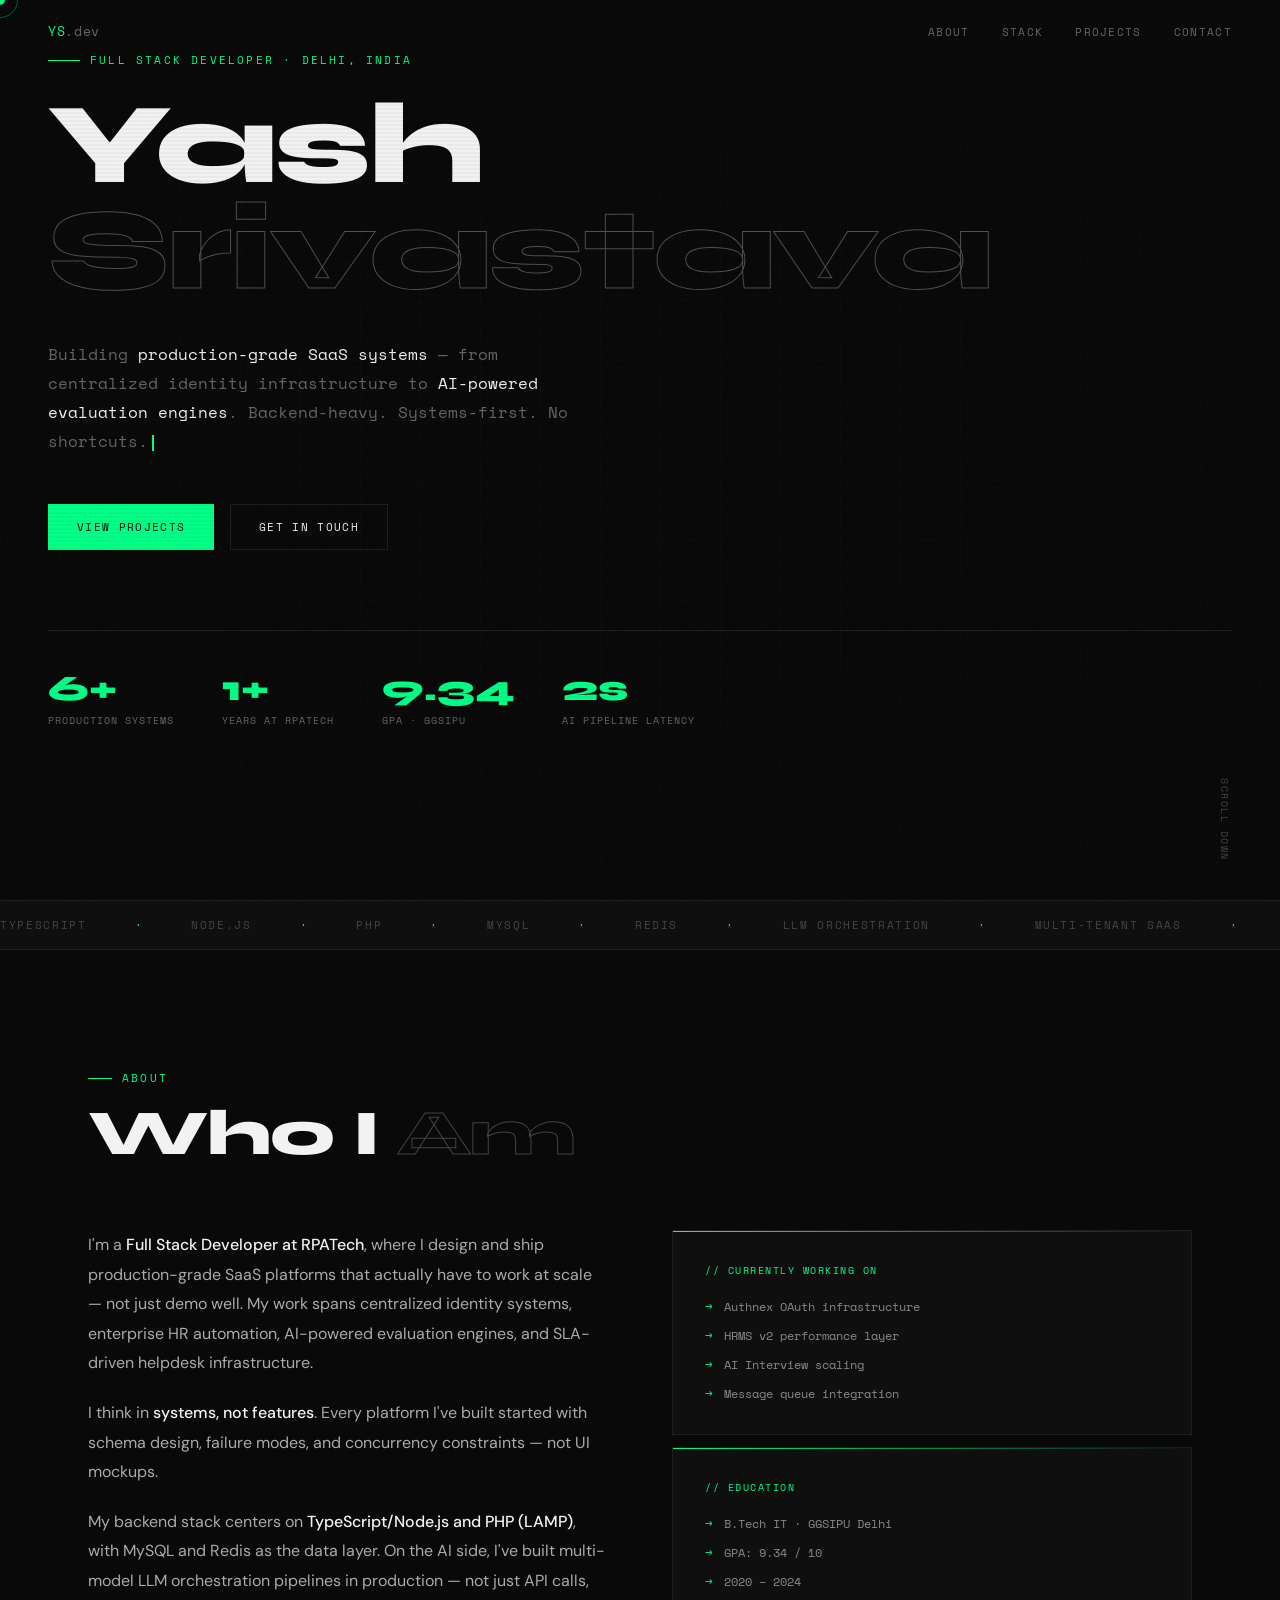
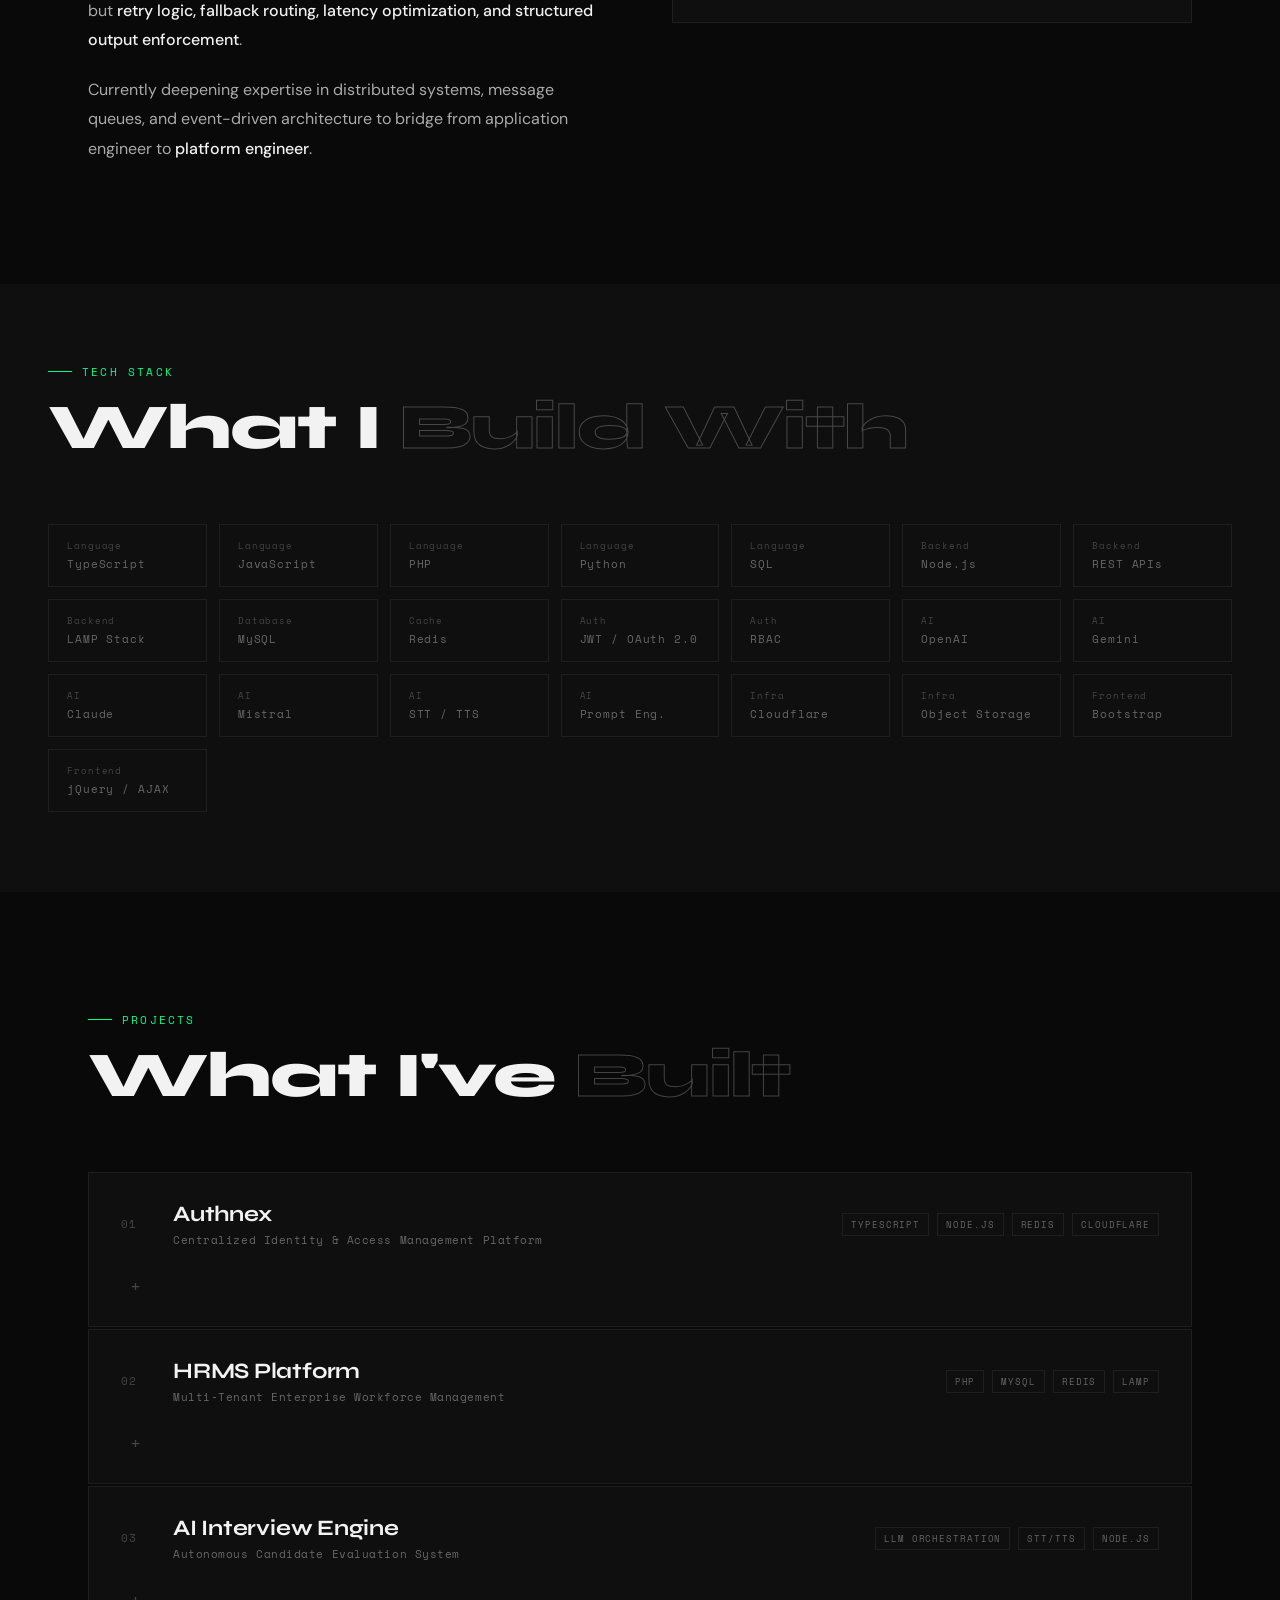
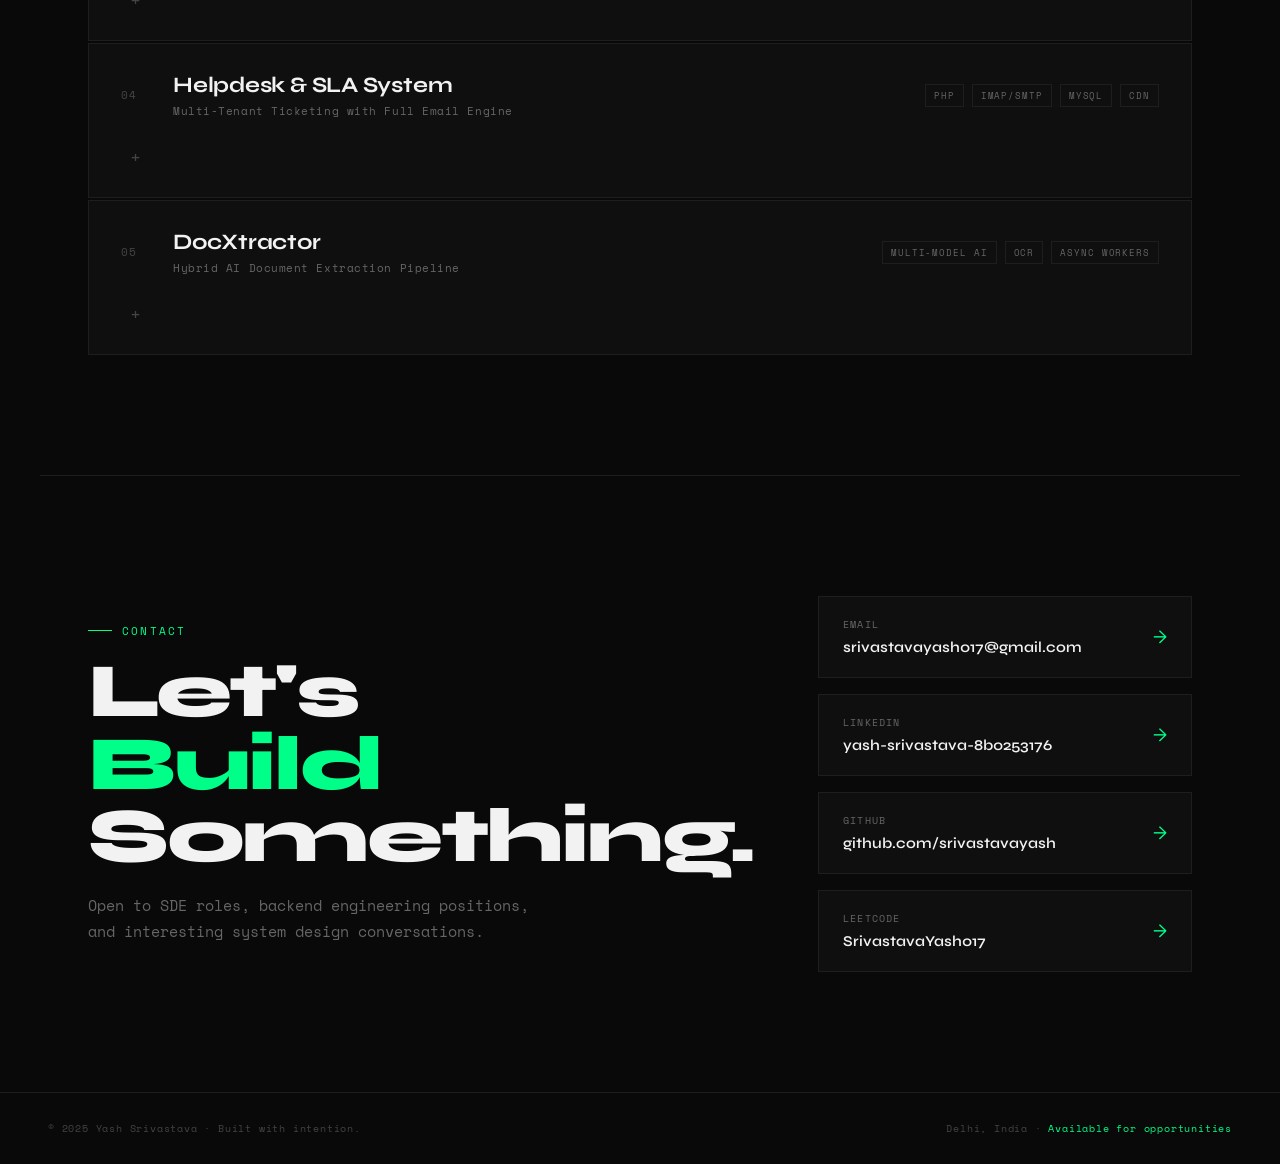
==== index.html @ 3568b555 "Portfolio v1.0" ====
<!DOCTYPE html>
<html lang="en">
<head>
<meta charset="UTF-8"/>
<meta name="viewport" content="width=device-width, initial-scale=1.0"/>
<title>Yash Srivastava — Full Stack Developer</title>
<link rel="preconnect" href="https://fonts.googleapis.com"/>
<link rel="preconnect" href="https://fonts.gstatic.com" crossorigin/>
<link href="https://fonts.googleapis.com/css2?family=Space+Mono:ital,wght@0,400;0,700;1,400&family=Syne:wght@400;500;600;700;800&family=DM+Sans:ital,opsz,wght@0,9..40,300;0,9..40,400;0,9..40,500;1,9..40,300&display=swap" rel="stylesheet"/>
<style>
  :root {
    --bg:       #090909;
    --bg2:      #0f0f0f;
    --bg3:      #141414;
    --border:   #1e1e1e;
    --green:    #00ff88;
    --green2:   #00cc6a;
    --white:    #f2f2f2;
    --muted:    #666;
    --muted2:   #444;
    --red:      #ff4444;
    --yellow:   #ffcc00;
    --mono:     'Space Mono', monospace;
    --sans:     'DM Sans', sans-serif;
    --display:  'Syne', sans-serif;
  }

  *, *::before, *::after { box-sizing: border-box; margin: 0; padding: 0; }

  html { scroll-behavior: smooth; }

  body {
    background: var(--bg);
    color: var(--white);
    font-family: var(--sans);
    overflow-x: hidden;
    cursor: none;
  }

  /* ── CUSTOM CURSOR ── */
  #cursor {
    position: fixed;
    width: 10px; height: 10px;
    background: var(--green);
    border-radius: 50%;
    pointer-events: none;
    z-index: 9999;
    transform: translate(-50%, -50%);
    transition: width .15s, height .15s, background .15s;
    mix-blend-mode: difference;
  }
  #cursor-ring {
    position: fixed;
    width: 36px; height: 36px;
    border: 1px solid rgba(0,255,136,.35);
    border-radius: 50%;
    pointer-events: none;
    z-index: 9998;
    transform: translate(-50%, -50%);
    transition: transform .08s linear, width .2s, height .2s, opacity .2s;
  }
  body:hover #cursor { opacity:1; }

  /* ── NOISE OVERLAY ── */
  body::before {
    content:'';
    position:fixed;
    inset:0;
    background-image: url("data:image/svg+xml,%3Csvg viewBox='0 0 256 256' xmlns='http://www.w3.org/2000/svg'%3E%3Cfilter id='noise'%3E%3CfeTurbulence type='fractalNoise' baseFrequency='0.9' numOctaves='4' stitchTiles='stitch'/%3E%3C/filter%3E%3Crect width='100%25' height='100%25' filter='url(%23noise)' opacity='0.04'/%3E%3C/svg%3E");
    pointer-events:none;
    z-index:9997;
    opacity:.4;
  }

  /* ── SCANLINES ── */
  body::after {
    content:'';
    position:fixed;
    inset:0;
    background: repeating-linear-gradient(
      0deg,
      transparent,
      transparent 2px,
      rgba(0,0,0,.03) 2px,
      rgba(0,0,0,.03) 4px
    );
    pointer-events:none;
    z-index:9996;
  }

  /* ── NAV ── */
  nav {
    position: fixed;
    top: 0; left: 0; right: 0;
    z-index: 100;
    display: flex;
    justify-content: space-between;
    align-items: center;
    padding: 20px 48px;
    border-bottom: 1px solid transparent;
    transition: border-color .3s, background .3s, backdrop-filter .3s;
  }
  nav.scrolled {
    border-color: var(--border);
    background: rgba(9,9,9,.85);
    backdrop-filter: blur(12px);
  }
  .nav-logo {
    font-family: var(--mono);
    font-size: 13px;
    color: var(--green);
    text-decoration: none;
    letter-spacing: .05em;
  }
  .nav-logo span { color: var(--muted); }
  .nav-links {
    display: flex;
    gap: 32px;
    list-style: none;
  }
  .nav-links a {
    font-family: var(--mono);
    font-size: 11px;
    color: var(--muted);
    text-decoration: none;
    letter-spacing: .12em;
    text-transform: uppercase;
    transition: color .2s;
    position: relative;
  }
  .nav-links a::after {
    content: '';
    position: absolute;
    bottom: -2px; left: 0;
    width: 0; height: 1px;
    background: var(--green);
    transition: width .25s;
  }
  .nav-links a:hover { color: var(--white); }
  .nav-links a:hover::after { width: 100%; }

  /* ── SECTIONS ── */
  section { padding: 120px 48px; max-width: 1200px; margin: 0 auto; }

  /* ── HERO ── */
  #hero {
    min-height: 100vh;
    display: flex;
    flex-direction: column;
    justify-content: center;
    padding-top: 0;
    max-width: 100%;
    padding-left: 48px;
    padding-right: 48px;
    position: relative;
    overflow: hidden;
  }

  .hero-grid-bg {
    position: absolute;
    inset: 0;
    background-image:
      linear-gradient(rgba(0,255,136,.025) 1px, transparent 1px),
      linear-gradient(90deg, rgba(0,255,136,.025) 1px, transparent 1px);
    background-size: 60px 60px;
    mask-image: radial-gradient(ellipse 80% 80% at 50% 50%, black 30%, transparent 100%);
    pointer-events: none;
  }

  .hero-eyebrow {
    font-family: var(--mono);
    font-size: 11px;
    color: var(--green);
    letter-spacing: .2em;
    text-transform: uppercase;
    margin-bottom: 24px;
    opacity: 0;
    transform: translateY(10px);
    animation: fadeUp .6s forwards .2s;
    display: flex;
    align-items: center;
    gap: 10px;
  }
  .hero-eyebrow::before {
    content: '';
    display: inline-block;
    width: 32px; height: 1px;
    background: var(--green);
  }

  .hero-name {
    font-family: var(--display);
    font-weight: 800;
    font-size: clamp(56px, 9vw, 130px);
    line-height: .92;
    letter-spacing: -.02em;
    opacity: 0;
    transform: translateY(20px);
    animation: fadeUp .7s forwards .35s;
  }
  .hero-name .line2 {
    color: transparent;
    -webkit-text-stroke: 1px rgba(242,242,242,.3);
    display: block;
  }

  .hero-title {
    font-family: var(--mono);
    font-size: clamp(12px, 1.4vw, 16px);
    color: var(--muted);
    margin-top: 36px;
    max-width: 520px;
    line-height: 1.8;
    opacity: 0;
    transform: translateY(10px);
    animation: fadeUp .6s forwards .55s;
  }
  .hero-title strong { color: var(--white); font-weight: 400; }

  .hero-cta {
    display: flex;
    gap: 16px;
    margin-top: 48px;
    opacity: 0;
    transform: translateY(10px);
    animation: fadeUp .6s forwards .7s;
  }
  .btn {
    font-family: var(--mono);
    font-size: 11px;
    letter-spacing: .12em;
    text-transform: uppercase;
    text-decoration: none;
    padding: 14px 28px;
    border: 1px solid var(--green);
    color: var(--bg);
    background: var(--green);
    transition: background .2s, color .2s, transform .15s;
    display: inline-block;
  }
  .btn:hover { background: var(--green2); transform: translateY(-2px); }
  .btn.outline {
    background: transparent;
    color: var(--white);
    border-color: var(--border);
  }
  .btn.outline:hover { border-color: var(--white); background: transparent; }

  .hero-stats {
    display: flex;
    gap: 48px;
    margin-top: 80px;
    padding-top: 40px;
    border-top: 1px solid var(--border);
    opacity: 0;
    animation: fadeUp .6s forwards .9s;
  }
  .stat-num {
    font-family: var(--display);
    font-weight: 800;
    font-size: 36px;
    color: var(--green);
    line-height: 1;
  }
  .stat-label {
    font-family: var(--mono);
    font-size: 10px;
    color: var(--muted);
    letter-spacing: .1em;
    text-transform: uppercase;
    margin-top: 6px;
  }

  .hero-scroll-hint {
    position: absolute;
    bottom: 40px;
    right: 48px;
    font-family: var(--mono);
    font-size: 10px;
    color: var(--muted2);
    letter-spacing: .15em;
    text-transform: uppercase;
    writing-mode: vertical-rl;
    animation: pulse 2s ease-in-out infinite;
  }

  /* ── SECTION HEADERS ── */
  .section-eyebrow {
    font-family: var(--mono);
    font-size: 11px;
    color: var(--green);
    letter-spacing: .2em;
    text-transform: uppercase;
    margin-bottom: 16px;
    display: flex;
    align-items: center;
    gap: 10px;
  }
  .section-eyebrow::before {
    content: '';
    display: inline-block;
    width: 24px; height: 1px;
    background: var(--green);
  }
  .section-title {
    font-family: var(--display);
    font-weight: 800;
    font-size: clamp(32px, 5vw, 64px);
    line-height: 1;
    letter-spacing: -.02em;
    margin-bottom: 64px;
  }
  .section-title em {
    font-style: normal;
    color: transparent;
    -webkit-text-stroke: 1px rgba(242,242,242,.25);
  }

  /* ── ABOUT ── */
  #about .about-grid {
    display: grid;
    grid-template-columns: 1fr 1fr;
    gap: 64px;
    align-items: start;
  }
  .about-text {
    font-size: 16px;
    line-height: 1.85;
    color: #aaa;
  }
  .about-text p + p { margin-top: 20px; }
  .about-text strong { color: var(--white); font-weight: 500; }

  .about-card {
    background: var(--bg2);
    border: 1px solid var(--border);
    padding: 32px;
    position: relative;
    overflow: hidden;
  }
  .about-card::before {
    content: '';
    position: absolute;
    top: 0; left: 0; right: 0;
    height: 1px;
    background: linear-gradient(90deg, var(--green), transparent);
  }
  .about-card-label {
    font-family: var(--mono);
    font-size: 10px;
    color: var(--green);
    letter-spacing: .15em;
    text-transform: uppercase;
    margin-bottom: 20px;
  }
  .about-card-items {
    display: flex;
    flex-direction: column;
    gap: 12px;
  }
  .about-card-item {
    display: flex;
    align-items: center;
    gap: 12px;
    font-family: var(--mono);
    font-size: 12px;
    color: #888;
  }
  .about-card-item::before {
    content: '→';
    color: var(--green);
    flex-shrink: 0;
  }

  /* ── STACK ── */
  #stack .stack-grid {
    display: grid;
    grid-template-columns: repeat(auto-fill, minmax(140px, 1fr));
    gap: 12px;
  }
  .stack-chip {
    background: var(--bg2);
    border: 1px solid var(--border);
    padding: 14px 18px;
    font-family: var(--mono);
    font-size: 11px;
    color: var(--muted);
    letter-spacing: .08em;
    position: relative;
    overflow: hidden;
    transition: border-color .2s, color .2s, transform .2s;
    cursor: default;
  }
  .stack-chip::before {
    content: '';
    position: absolute;
    inset: 0;
    background: linear-gradient(135deg, rgba(0,255,136,.06), transparent);
    opacity: 0;
    transition: opacity .2s;
  }
  .stack-chip:hover {
    border-color: var(--green);
    color: var(--green);
    transform: translateY(-3px);
  }
  .stack-chip:hover::before { opacity: 1; }
  .stack-chip .chip-tag {
    font-size: 9px;
    color: var(--muted2);
    display: block;
    margin-bottom: 4px;
    letter-spacing: .1em;
  }

  /* ── PROJECTS ── */
  #projects .projects-list {
    display: flex;
    flex-direction: column;
    gap: 2px;
  }

  .project-item {
    background: var(--bg2);
    border: 1px solid var(--border);
    overflow: hidden;
    transition: border-color .25s;
  }
  .project-item:hover { border-color: rgba(0,255,136,.3); }

  .project-header {
    display: grid;
    grid-template-columns: auto 1fr auto;
    align-items: center;
    gap: 24px;
    padding: 28px 32px;
    cursor: pointer;
    user-select: none;
  }

  .project-num {
    font-family: var(--mono);
    font-size: 11px;
    color: var(--muted2);
    letter-spacing: .08em;
    width: 28px;
  }

  .project-header-content { flex: 1; }

  .project-name {
    font-family: var(--display);
    font-size: 22px;
    font-weight: 700;
    letter-spacing: -.01em;
    transition: color .2s;
  }
  .project-item:hover .project-name { color: var(--green); }

  .project-tagline {
    font-family: var(--mono);
    font-size: 11px;
    color: var(--muted);
    margin-top: 5px;
    letter-spacing: .05em;
  }

  .project-tags {
    display: flex;
    gap: 8px;
    flex-wrap: wrap;
  }
  .tag {
    font-family: var(--mono);
    font-size: 9px;
    letter-spacing: .1em;
    text-transform: uppercase;
    padding: 4px 8px;
    border: 1px solid var(--border);
    color: var(--muted);
  }

  .project-toggle {
    font-family: var(--mono);
    font-size: 18px;
    color: var(--muted2);
    width: 28px;
    text-align: center;
    transition: transform .3s, color .2s;
  }
  .project-item.open .project-toggle {
    transform: rotate(45deg);
    color: var(--green);
  }

  .project-body {
    max-height: 0;
    overflow: hidden;
    transition: max-height .5s cubic-bezier(.4,0,.2,1);
  }
  .project-item.open .project-body { max-height: 1000px; }

  .project-body-inner {
    padding: 0 32px 32px 32px;
    border-top: 1px solid var(--border);
    padding-top: 28px;
    display: grid;
    grid-template-columns: 1fr 280px;
    gap: 40px;
  }

  .project-bullets {
    list-style: none;
    display: flex;
    flex-direction: column;
    gap: 10px;
  }
  .project-bullets li {
    font-size: 14px;
    color: #999;
    line-height: 1.7;
    padding-left: 20px;
    position: relative;
  }
  .project-bullets li::before {
    content: '›';
    position: absolute;
    left: 0;
    color: var(--green);
    font-size: 16px;
  }
  .project-bullets li strong { color: var(--white); font-weight: 500; }

  .project-sidebar {}
  .project-sidebar-block {
    background: var(--bg3);
    border: 1px solid var(--border);
    padding: 20px;
    margin-bottom: 12px;
  }
  .project-sidebar-block:last-child { margin-bottom: 0; }
  .sidebar-label {
    font-family: var(--mono);
    font-size: 9px;
    color: var(--green);
    letter-spacing: .15em;
    text-transform: uppercase;
    margin-bottom: 10px;
  }
  .sidebar-value {
    font-family: var(--mono);
    font-size: 11px;
    color: #888;
    line-height: 1.8;
  }

  /* ── CONTACT ── */
  #contact {
    border-top: 1px solid var(--border);
  }
  .contact-grid {
    display: grid;
    grid-template-columns: 1fr 1fr;
    gap: 64px;
    align-items: center;
  }
  .contact-big {
    font-family: var(--display);
    font-weight: 800;
    font-size: clamp(36px, 6vw, 80px);
    line-height: .95;
    letter-spacing: -.03em;
  }
  .contact-big span { color: var(--green); }
  .contact-sub {
    font-size: 15px;
    color: var(--muted);
    margin-top: 20px;
    line-height: 1.7;
    font-family: var(--mono);
  }

  .contact-links {
    display: flex;
    flex-direction: column;
    gap: 16px;
  }
  .contact-link {
    display: flex;
    align-items: center;
    justify-content: space-between;
    padding: 20px 24px;
    border: 1px solid var(--border);
    text-decoration: none;
    background: var(--bg2);
    transition: border-color .2s, background .2s, transform .15s;
    group: true;
  }
  .contact-link:hover {
    border-color: var(--green);
    background: rgba(0,255,136,.04);
    transform: translateX(4px);
  }
  .contact-link-label {
    font-family: var(--mono);
    font-size: 10px;
    color: var(--muted);
    letter-spacing: .12em;
    text-transform: uppercase;
    display: block;
    margin-bottom: 4px;
  }
  .contact-link-value {
    font-family: var(--display);
    font-size: 15px;
    font-weight: 600;
    color: var(--white);
  }
  .contact-link-arrow {
    color: var(--green);
    font-size: 18px;
    transition: transform .2s;
  }
  .contact-link:hover .contact-link-arrow { transform: translateX(4px); }

  /* ── FOOTER ── */
  footer {
    border-top: 1px solid var(--border);
    padding: 28px 48px;
    display: flex;
    justify-content: space-between;
    align-items: center;
    max-width: 100%;
  }
  .footer-left {
    font-family: var(--mono);
    font-size: 10px;
    color: var(--muted2);
    letter-spacing: .08em;
  }
  .footer-right {
    font-family: var(--mono);
    font-size: 10px;
    color: var(--muted2);
    letter-spacing: .08em;
  }
  .footer-right span { color: var(--green); }

  /* ── ANIMATIONS ── */
  @keyframes fadeUp {
    to { opacity: 1; transform: translateY(0); }
  }
  @keyframes pulse {
    0%, 100% { opacity: .3; }
    50% { opacity: .8; }
  }
  @keyframes blink {
    0%, 100% { opacity: 1; }
    50% { opacity: 0; }
  }

  .cursor-blink {
    display: inline-block;
    width: 2px;
    height: 1em;
    background: var(--green);
    margin-left: 4px;
    vertical-align: middle;
    animation: blink 1s step-end infinite;
  }

  /* ── REVEAL ON SCROLL ── */
  .reveal {
    opacity: 0;
    transform: translateY(28px);
    transition: opacity .7s, transform .7s;
  }
  .reveal.visible {
    opacity: 1;
    transform: translateY(0);
  }
  .reveal-delay-1 { transition-delay: .1s; }
  .reveal-delay-2 { transition-delay: .2s; }
  .reveal-delay-3 { transition-delay: .3s; }
  .reveal-delay-4 { transition-delay: .4s; }

  /* ── DIVIDER LINE ── */
  .divider {
    width: 100%;
    height: 1px;
    background: linear-gradient(90deg, transparent, var(--border), transparent);
    margin: 0 48px;
    width: calc(100% - 96px);
  }

  /* ── MARQUEE ── */
  .marquee-wrap {
    overflow: hidden;
    border-top: 1px solid var(--border);
    border-bottom: 1px solid var(--border);
    padding: 16px 0;
    margin: 0;
    background: var(--bg2);
  }
  .marquee-track {
    display: flex;
    gap: 48px;
    animation: marquee 22s linear infinite;
    white-space: nowrap;
  }
  .marquee-track span {
    font-family: var(--mono);
    font-size: 11px;
    color: var(--muted2);
    letter-spacing: .15em;
    text-transform: uppercase;
    flex-shrink: 0;
  }
  .marquee-track span.accent { color: var(--green); }
  @keyframes marquee {
    from { transform: translateX(0); }
    to { transform: translateX(-50%); }
  }

  /* mobile */
  @media (max-width: 768px) {
    nav { padding: 20px 24px; }
    .nav-links { display: none; }
    section { padding: 80px 24px; }
    #hero { padding-left: 24px; padding-right: 24px; }
    .hero-stats { gap: 24px; flex-wrap: wrap; }
    #about .about-grid { grid-template-columns: 1fr; gap: 32px; }
    .contact-grid { grid-template-columns: 1fr; gap: 40px; }
    .project-body-inner { grid-template-columns: 1fr; }
    footer { padding: 24px; flex-direction: column; gap: 8px; text-align: center; }
  }
</style>
</head>
<body>

<!-- Cursor -->
<div id="cursor"></div>
<div id="cursor-ring"></div>

<!-- Nav -->
<nav id="navbar">
  <a class="nav-logo" href="#hero">YS<span>.dev</span></a>
  <ul class="nav-links">
    <li><a href="#about">About</a></li>
    <li><a href="#stack">Stack</a></li>
    <li><a href="#projects">Projects</a></li>
    <li><a href="#contact">Contact</a></li>
  </ul>
</nav>

<!-- ═══════════════════════════ HERO ═══════════════════════════ -->
<section id="hero">
  <div class="hero-grid-bg"></div>

  <div class="hero-eyebrow">Full Stack Developer · Delhi, India</div>

  <h1 class="hero-name">
    Yash<br>
    <span class="line2">Srivastava</span>
  </h1>

  <p class="hero-title">
    Building <strong>production-grade SaaS systems</strong> — from centralized
    identity infrastructure to <strong>AI-powered evaluation engines</strong>.
    Backend-heavy. Systems-first. No shortcuts.<span class="cursor-blink"></span>
  </p>

  <div class="hero-cta">
    <a class="btn" href="#projects">View Projects</a>
    <a class="btn outline" href="mailto:srivastavayash017@gmail.com">Get in Touch</a>
  </div>

  <div class="hero-stats">
    <div>
      <div class="stat-num">6+</div>
      <div class="stat-label">Production Systems</div>
    </div>
    <div>
      <div class="stat-num">1+</div>
      <div class="stat-label">Years at RPATech</div>
    </div>
    <div>
      <div class="stat-num">9.34</div>
      <div class="stat-label">GPA · GGSIPU</div>
    </div>
    <div>
      <div class="stat-num">&lt;2s</div>
      <div class="stat-label">AI Pipeline Latency</div>
    </div>
  </div>

  <div class="hero-scroll-hint">Scroll Down</div>
</section>

<!-- MARQUEE -->
<div class="marquee-wrap">
  <div class="marquee-track">
    <span>TypeScript</span><span class="accent">·</span>
    <span>Node.js</span><span class="accent">·</span>
    <span>PHP</span><span class="accent">·</span>
    <span>MySQL</span><span class="accent">·</span>
    <span>Redis</span><span class="accent">·</span>
    <span>LLM Orchestration</span><span class="accent">·</span>
    <span>Multi-Tenant SaaS</span><span class="accent">·</span>
    <span>JWT · RBAC</span><span class="accent">·</span>
    <span>Async Workers</span><span class="accent">·</span>
    <span>OCR Pipelines</span><span class="accent">·</span>
    <span>STT · TTS</span><span class="accent">·</span>
    <span>Cloudflare</span><span class="accent">·</span>
    <!-- duplicate for infinite scroll -->
    <span>TypeScript</span><span class="accent">·</span>
    <span>Node.js</span><span class="accent">·</span>
    <span>PHP</span><span class="accent">·</span>
    <span>MySQL</span><span class="accent">·</span>
    <span>Redis</span><span class="accent">·</span>
    <span>LLM Orchestration</span><span class="accent">·</span>
    <span>Multi-Tenant SaaS</span><span class="accent">·</span>
    <span>JWT · RBAC</span><span class="accent">·</span>
    <span>Async Workers</span><span class="accent">·</span>
    <span>OCR Pipelines</span><span class="accent">·</span>
    <span>STT · TTS</span><span class="accent">·</span>
    <span>Cloudflare</span><span class="accent">·</span>
  </div>
</div>

<!-- ═══════════════════════════ ABOUT ═══════════════════════════ -->
<section id="about">
  <div class="section-eyebrow reveal">About</div>
  <h2 class="section-title reveal reveal-delay-1">Who I <em>Am</em></h2>

  <div class="about-grid">
    <div class="about-text reveal reveal-delay-2">
      <p>
        I'm a <strong>Full Stack Developer at RPATech</strong>, where I design and ship
        production-grade SaaS platforms that actually have to work at scale — not just demo well.
        My work spans centralized identity systems, enterprise HR automation, AI-powered
        evaluation engines, and SLA-driven helpdesk infrastructure.
      </p>
      <p>
        I think in <strong>systems, not features</strong>. Every platform I've built
        started with schema design, failure modes, and concurrency constraints —
        not UI mockups.
      </p>
      <p>
        My backend stack centers on <strong>TypeScript/Node.js and PHP (LAMP)</strong>,
        with MySQL and Redis as the data layer. On the AI side, I've built multi-model
        LLM orchestration pipelines in production — not just API calls, but
        <strong>retry logic, fallback routing, latency optimization, and structured output enforcement</strong>.
      </p>
      <p>
        Currently deepening expertise in distributed systems, message queues,
        and event-driven architecture to bridge from application engineer
        to <strong>platform engineer</strong>.
      </p>
    </div>

    <div class="reveal reveal-delay-3">
      <div class="about-card" style="margin-bottom:12px;">
        <div class="about-card-label">// Currently Working On</div>
        <div class="about-card-items">
          <div class="about-card-item">Authnex OAuth infrastructure</div>
          <div class="about-card-item">HRMS v2 performance layer</div>
          <div class="about-card-item">AI Interview scaling</div>
          <div class="about-card-item">Message queue integration</div>
        </div>
      </div>
      <div class="about-card">
        <div class="about-card-label">// Education</div>
        <div class="about-card-items">
          <div class="about-card-item">B.Tech IT · GGSIPU Delhi</div>
          <div class="about-card-item">GPA: 9.34 / 10</div>
          <div class="about-card-item">2020 – 2024</div>
        </div>
      </div>
    </div>
  </div>
</section>

<!-- ═══════════════════════════ STACK ═══════════════════════════ -->
<section id="stack" style="background:var(--bg2); max-width:100%; padding:80px 48px;">
  <div style="max-width:1200px; margin:0 auto;">
    <div class="section-eyebrow reveal">Tech Stack</div>
    <h2 class="section-title reveal reveal-delay-1">What I <em>Build With</em></h2>

    <div class="stack-grid">
      <div class="stack-chip reveal reveal-delay-1"><span class="chip-tag">Language</span>TypeScript</div>
      <div class="stack-chip reveal reveal-delay-1"><span class="chip-tag">Language</span>JavaScript</div>
      <div class="stack-chip reveal reveal-delay-1"><span class="chip-tag">Language</span>PHP</div>
      <div class="stack-chip reveal reveal-delay-2"><span class="chip-tag">Language</span>Python</div>
      <div class="stack-chip reveal reveal-delay-2"><span class="chip-tag">Language</span>SQL</div>
      <div class="stack-chip reveal reveal-delay-1"><span class="chip-tag">Backend</span>Node.js</div>
      <div class="stack-chip reveal reveal-delay-2"><span class="chip-tag">Backend</span>REST APIs</div>
      <div class="stack-chip reveal reveal-delay-2"><span class="chip-tag">Backend</span>LAMP Stack</div>
      <div class="stack-chip reveal reveal-delay-3"><span class="chip-tag">Database</span>MySQL</div>
      <div class="stack-chip reveal reveal-delay-3"><span class="chip-tag">Cache</span>Redis</div>
      <div class="stack-chip reveal reveal-delay-1"><span class="chip-tag">Auth</span>JWT / OAuth 2.0</div>
      <div class="stack-chip reveal reveal-delay-2"><span class="chip-tag">Auth</span>RBAC</div>
      <div class="stack-chip reveal reveal-delay-1"><span class="chip-tag">AI</span>OpenAI</div>
      <div class="stack-chip reveal reveal-delay-1"><span class="chip-tag">AI</span>Gemini</div>
      <div class="stack-chip reveal reveal-delay-2"><span class="chip-tag">AI</span>Claude</div>
      <div class="stack-chip reveal reveal-delay-2"><span class="chip-tag">AI</span>Mistral</div>
      <div class="stack-chip reveal reveal-delay-3"><span class="chip-tag">AI</span>STT / TTS</div>
      <div class="stack-chip reveal reveal-delay-3"><span class="chip-tag">AI</span>Prompt Eng.</div>
      <div class="stack-chip reveal reveal-delay-1"><span class="chip-tag">Infra</span>Cloudflare</div>
      <div class="stack-chip reveal reveal-delay-2"><span class="chip-tag">Infra</span>Object Storage</div>
      <div class="stack-chip reveal reveal-delay-1"><span class="chip-tag">Frontend</span>Bootstrap</div>
      <div class="stack-chip reveal reveal-delay-2"><span class="chip-tag">Frontend</span>jQuery / AJAX</div>
    </div>
  </div>
</section>

<!-- ═══════════════════════════ PROJECTS ═══════════════════════════ -->
<section id="projects">
  <div class="section-eyebrow reveal">Projects</div>
  <h2 class="section-title reveal reveal-delay-1">What I've <em>Built</em></h2>

  <div class="projects-list">

    <!-- AUTHNEX -->
    <div class="project-item reveal">
      <div class="project-header" onclick="toggleProject(this)">
        <div class="project-num">01</div>
        <div class="project-header-content">
          <div class="project-name">Authnex</div>
          <div class="project-tagline">Centralized Identity & Access Management Platform</div>
        </div>
        <div class="project-tags">
          <span class="tag">TypeScript</span>
          <span class="tag">Node.js</span>
          <span class="tag">Redis</span>
          <span class="tag">Cloudflare</span>
        </div>
        <div class="project-toggle">+</div>
      </div>
      <div class="project-body">
        <div class="project-body-inner">
          <ul class="project-bullets">
            <li><strong>Centralized auth authority</strong> serving all internal SaaS products — replaced per-product login fragmentation with unified identity infrastructure.</li>
            <li><strong>JWT + rotating refresh tokens</strong> — each token invalidated on use, preventing replay attacks. Access tokens kept intentionally short-lived.</li>
            <li><strong>Multi-tenant RBAC</strong> via junction-table architecture — one user, multiple orgs, distinct roles per tenant. No account duplication.</li>
            <li><strong>Hybrid session layer</strong> — Redis for sub-ms blacklist lookups + MySQL for durable persistence. Full-user session kill on suspicion.</li>
            <li>Local JWT validation by consuming services — <strong>stateless, horizontally scalable</strong> without auth bottleneck per request.</li>
            <li>Cloudflare deployment with IP anomaly detection, rate limiting, OAuth 2.0, and social login support.</li>
          </ul>
          <div class="project-sidebar">
            <div class="project-sidebar-block">
              <div class="sidebar-label">Stack</div>
              <div class="sidebar-value">TypeScript · Node.js<br>MySQL · Redis<br>Cloudflare · JWT<br>OAuth 2.0</div>
            </div>
            <div class="project-sidebar-block">
              <div class="sidebar-label">Highlights</div>
              <div class="sidebar-value">Multi-tenant RBAC<br>Token rotation<br>Stateless validation<br>Blacklist caching</div>
            </div>
          </div>
        </div>
      </div>
    </div>

    <!-- HRMS -->
    <div class="project-item reveal reveal-delay-1">
      <div class="project-header" onclick="toggleProject(this)">
        <div class="project-num">02</div>
        <div class="project-header-content">
          <div class="project-name">HRMS Platform</div>
          <div class="project-tagline">Multi-Tenant Enterprise Workforce Management</div>
        </div>
        <div class="project-tags">
          <span class="tag">PHP</span>
          <span class="tag">MySQL</span>
          <span class="tag">Redis</span>
          <span class="tag">LAMP</span>
        </div>
        <div class="project-toggle">+</div>
      </div>
      <div class="project-body">
        <div class="project-body-inner">
          <ul class="project-bullets">
            <li><strong>End-to-end workforce platform</strong> — recruitment, onboarding, attendance, leave, training, certifications, PMS, incentives, MIS reporting.</li>
            <li><strong>Hierarchical org modeling</strong> with parent-child department schema, cycle-prevention constraints, and structural integrity enforcement.</li>
            <li><strong>Concurrency-safe attendance</strong> — DB-level UNIQUE(employee_id, attendance_date) prevents duplicates under parallel requests. Reduced discrepancies by 20%.</li>
            <li><strong>Multi-reviewer PMS</strong> with weighted dynamic scoring, configurable aggregation, management override, and evaluation locking.</li>
            <li><strong>Rule-based incentive engine</strong> — formula-driven payout computation tied to PMS metrics. Rules stored as DB records for non-code updates.</li>
            <li>Async multi-worker architecture for score aggregation, incentives, and reporting — <strong>fully decoupled from synchronous request lifecycle</strong>.</li>
            <li>Indexed views + query tuning = <strong>~25% reduction</strong> in MIS analytics query latency.</li>
          </ul>
          <div class="project-sidebar">
            <div class="project-sidebar-block">
              <div class="sidebar-label">Stack</div>
              <div class="sidebar-value">PHP (LAMP) · MySQL<br>Redis · jQuery<br>PHPMailer · PHPWord<br>Bootstrap</div>
            </div>
            <div class="project-sidebar-block">
              <div class="sidebar-label">Modules</div>
              <div class="sidebar-value">Recruitment · Attendance<br>Leave · Training<br>PMS · Incentives<br>MIS Reports</div>
            </div>
          </div>
        </div>
      </div>
    </div>

    <!-- AI INTERVIEW -->
    <div class="project-item reveal reveal-delay-2">
      <div class="project-header" onclick="toggleProject(this)">
        <div class="project-num">03</div>
        <div class="project-header-content">
          <div class="project-name">AI Interview Engine</div>
          <div class="project-tagline">Autonomous Candidate Evaluation System</div>
        </div>
        <div class="project-tags">
          <span class="tag">LLM Orchestration</span>
          <span class="tag">STT/TTS</span>
          <span class="tag">Node.js</span>
        </div>
        <div class="project-toggle">+</div>
      </div>
      <div class="project-body">
        <div class="project-body-inner">
          <ul class="project-bullets">
            <li><strong>30s → &lt;2s latency</strong> — identified root cause as tight sequential STT→LLM→TTS coupling. Decoupled pipeline, async execution, parallel API orchestration.</li>
            <li><strong>Plugin-style model abstraction</strong> — runtime switching between OpenAI, Gemini, Claude, Mistral, ElevenLabs, and self-hosted. Zero code change per swap.</li>
            <li>Prompt orchestration with <strong>role-specific templates + incremental transcript context</strong> accumulation. Structured JSON output enforced with schema validation.</li>
            <li><strong>Hybrid scoring engine</strong> — LLM eval + rule-based validation + weighted aggregation + confidence filtering. All async via concurrent workers.</li>
            <li><strong>Extensible test engine</strong> — MCQ, subjective, and AI-evaluated formats. Role-based dynamic test generation.</li>
            <li>Retry + fallback routing — provider failure triggers automatic reroute to next in priority chain.</li>
            <li>Operable standalone via REST API or <strong>fully integrated into HRMS</strong> recruitment pipeline.</li>
          </ul>
          <div class="project-sidebar">
            <div class="project-sidebar-block">
              <div class="sidebar-label">Models Used</div>
              <div class="sidebar-value">OpenAI · Gemini<br>Claude · Mistral<br>ElevenLabs<br>Self-hosted</div>
            </div>
            <div class="project-sidebar-block">
              <div class="sidebar-label">Key Win</div>
              <div class="sidebar-value">30s pipeline<br>optimized to<br>&lt;2s end-to-end<br>response time</div>
            </div>
          </div>
        </div>
      </div>
    </div>

    <!-- HELPDESK -->
    <div class="project-item reveal reveal-delay-3">
      <div class="project-header" onclick="toggleProject(this)">
        <div class="project-num">04</div>
        <div class="project-header-content">
          <div class="project-name">Helpdesk & SLA System</div>
          <div class="project-tagline">Multi-Tenant Ticketing with Full Email Engine</div>
        </div>
        <div class="project-tags">
          <span class="tag">PHP</span>
          <span class="tag">IMAP/SMTP</span>
          <span class="tag">MySQL</span>
          <span class="tag">CDN</span>
        </div>
        <div class="project-toggle">+</div>
      </div>
      <div class="project-body">
        <div class="project-body-inner">
          <ul class="project-bullets">
            <li><strong>Full IMAP integration</strong> built from scratch — inbound ingestion, threading, reply handling, archiving, bulk deletion, attachment management. Resolved real production connection instability.</li>
            <li><strong>Multi-layer deduplication</strong> — message-id + In-Reply-To + References headers (primary), subject normalization for Re:/Fwd mutations (secondary), body validation (tertiary).</li>
            <li><strong>Contract-based SLA engine</strong> — defined in hours per client, immutably attached at ticket creation. Timezone-aware UTC deadline computation, 24×7.</li>
            <li>Cron-driven email-to-ticket pipeline with client-SLA routing and role-based assignment — all dedup layers applied before ticket creation.</li>
            <li>Attachments on object storage + CDN — <strong>decoupled from DB, served from edge</strong>, linked via unique identifiers.</li>
            <li>Transactional DB operations across creation, escalation, threading — debugged complex concurrent IMAP duplicate suppression in production.</li>
          </ul>
          <div class="project-sidebar">
            <div class="project-sidebar-block">
              <div class="sidebar-label">Stack</div>
              <div class="sidebar-value">PHP · MySQL<br>IMAP / SMTP<br>PHPMailer<br>Object Storage + CDN</div>
            </div>
            <div class="project-sidebar-block">
              <div class="sidebar-label">Hardest Part</div>
              <div class="sidebar-value">IMAP thread<br>reconstruction +<br>3-layer email<br>deduplication</div>
            </div>
          </div>
        </div>
      </div>
    </div>

    <!-- DOCXTRACTOR -->
    <div class="project-item reveal reveal-delay-4">
      <div class="project-header" onclick="toggleProject(this)">
        <div class="project-num">05</div>
        <div class="project-header-content">
          <div class="project-name">DocXtractor</div>
          <div class="project-tagline">Hybrid AI Document Extraction Pipeline</div>
        </div>
        <div class="project-tags">
          <span class="tag">Multi-model AI</span>
          <span class="tag">OCR</span>
          <span class="tag">Async Workers</span>
        </div>
        <div class="project-toggle">+</div>
      </div>
      <div class="project-body">
        <div class="project-body-inner">
          <ul class="project-bullets">
            <li><strong>Multi-model abstraction</strong> — Gemini, OpenAI, Claude, Mistral, self-hosted vision models. Same plugin pattern as AI Interview engine.</li>
            <li><strong>Hybrid extraction</strong> — LLM semantic parsing for unstructured content + regex/rule-based deterministic validation for structured fields (PAN, GSTIN, invoice numbers).</li>
            <li>Document-type templating — classified on ingestion, routed to <strong>per-template prompt + validation schema</strong>.</li>
            <li>Structured JSON normalization enforced at pipeline exit for <strong>reliable downstream integration</strong>.</li>
            <li><strong>Async concurrent worker pipeline</strong> — bulk uploads processed in parallel. Synchronous request threads never blocked.</li>
          </ul>
          <div class="project-sidebar">
            <div class="project-sidebar-block">
              <div class="sidebar-label">Stack</div>
              <div class="sidebar-value">PHP · MySQL<br>OpenAI · Gemini<br>Claude · Mistral<br>Vision models</div>
            </div>
            <div class="project-sidebar-block">
              <div class="sidebar-label">Approach</div>
              <div class="sidebar-value">LLM parsing<br>+ regex validation<br>= hybrid accuracy<br>at scale</div>
            </div>
          </div>
        </div>
      </div>
    </div>

  </div>
</section>

<!-- ═══════════════════════════ CONTACT ═══════════════════════════ -->
<section id="contact">
  <div class="contact-grid">
    <div class="reveal">
      <div class="section-eyebrow">Contact</div>
      <div class="contact-big">Let's<br><span>Build</span><br>Something.</div>
      <div class="contact-sub">
        Open to SDE roles, backend engineering positions,<br>
        and interesting system design conversations.
      </div>
    </div>

    <div class="contact-links reveal reveal-delay-2">
      <a class="contact-link" href="mailto:srivastavayash017@gmail.com">
        <div>
          <span class="contact-link-label">Email</span>
          <span class="contact-link-value">srivastavayash017@gmail.com</span>
        </div>
        <span class="contact-link-arrow">→</span>
      </a>
      <a class="contact-link" href="https://linkedin.com/in/yash-srivastava-8b0253176" target="_blank">
        <div>
          <span class="contact-link-label">LinkedIn</span>
          <span class="contact-link-value">yash-srivastava-8b0253176</span>
        </div>
        <span class="contact-link-arrow">→</span>
      </a>
      <a class="contact-link" href="https://github.com/srivastavayash" target="_blank">
        <div>
          <span class="contact-link-label">GitHub</span>
          <span class="contact-link-value">github.com/srivastavayash</span>
        </div>
        <span class="contact-link-arrow">→</span>
      </a>
      <a class="contact-link" href="https://leetcode.com/SrivastavaYash017" target="_blank">
        <div>
          <span class="contact-link-label">LeetCode</span>
          <span class="contact-link-value">SrivastavaYash017</span>
        </div>
        <span class="contact-link-arrow">→</span>
      </a>
    </div>
  </div>
</section>

<!-- FOOTER -->
<footer>
  <div class="footer-left">© 2025 Yash Srivastava · Built with intention.</div>
  <div class="footer-right">Delhi, India · <span>Available for opportunities</span></div>
</footer>

<script>
  // ── CURSOR ──
  const cursor = document.getElementById('cursor');
  const ring   = document.getElementById('cursor-ring');
  let mx = 0, my = 0, rx = 0, ry = 0;

  document.addEventListener('mousemove', e => {
    mx = e.clientX; my = e.clientY;
    cursor.style.left = mx + 'px';
    cursor.style.top  = my + 'px';
  });

  function animRing() {
    rx += (mx - rx) * .12;
    ry += (my - ry) * .12;
    ring.style.left = rx + 'px';
    ring.style.top  = ry + 'px';
    requestAnimationFrame(animRing);
  }
  animRing();

  document.querySelectorAll('a, button, .project-header, .stack-chip').forEach(el => {
    el.addEventListener('mouseenter', () => {
      cursor.style.width = '16px'; cursor.style.height = '16px';
      ring.style.width = '52px'; ring.style.height = '52px';
    });
    el.addEventListener('mouseleave', () => {
      cursor.style.width = '10px'; cursor.style.height = '10px';
      ring.style.width = '36px'; ring.style.height = '36px';
    });
  });

  // ── NAV SCROLL ──
  const nav = document.getElementById('navbar');
  window.addEventListener('scroll', () => {
    nav.classList.toggle('scrolled', window.scrollY > 60);
  });

  // ── REVEAL ON SCROLL ──
  const reveals = document.querySelectorAll('.reveal');
  const observer = new IntersectionObserver((entries) => {
    entries.forEach(e => {
      if (e.isIntersecting) {
        e.target.classList.add('visible');
        observer.unobserve(e.target);
      }
    });
  }, { threshold: 0.1 });
  reveals.forEach(r => observer.observe(r));

  // ── PROJECTS ACCORDION ──
  function toggleProject(header) {
    const item = header.closest('.project-item');
    const isOpen = item.classList.contains('open');

    // close all
    document.querySelectorAll('.project-item.open').forEach(el => {
      if (el !== item) el.classList.remove('open');
    });

    item.classList.toggle('open', !isOpen);
  }

  // ── STAT COUNTER ANIMATION ──
  function animateValue(el, start, end, duration, isFloat, suffix) {
    let startTime = null;
    function step(ts) {
      if (!startTime) startTime = ts;
      const progress = Math.min((ts - startTime) / duration, 1);
      const eased = 1 - Math.pow(1 - progress, 3);
      const val = start + (end - start) * eased;
      el.textContent = (isFloat ? val.toFixed(2) : Math.floor(val)) + suffix;
      if (progress < 1) requestAnimationFrame(step);
    }
    requestAnimationFrame(step);
  }

  const statsObserver = new IntersectionObserver((entries) => {
    entries.forEach(e => {
      if (e.isIntersecting) {
        const nums = e.target.querySelectorAll('.stat-num');
        const data = [
          { start: 0, end: 6,    float: false, suffix: '+' },
          { start: 0, end: 1,    float: false, suffix: '+' },
          { start: 8, end: 9.34, float: true,  suffix: '' },
          { start: 30, end: 2,   float: false, suffix: 's' },
        ];
        // for the <2s one we special-case
        nums.forEach((num, i) => {
          if (i === 3) {
            // count down from 30 to 2
            animateValue(num, 30, 2, 1400, false, 's');
            setTimeout(() => { num.textContent = '<2s'; }, 1500);
          } else if (data[i]) {
            animateValue(num, data[i].start, data[i].end, 1200, data[i].float, data[i].suffix);
          }
        });
        statsObserver.unobserve(e.target);
      }
    });
  }, { threshold: 0.5 });

  const statsEl = document.querySelector('.hero-stats');
  if (statsEl) statsObserver.observe(statsEl);
</script>
</body>
</html>
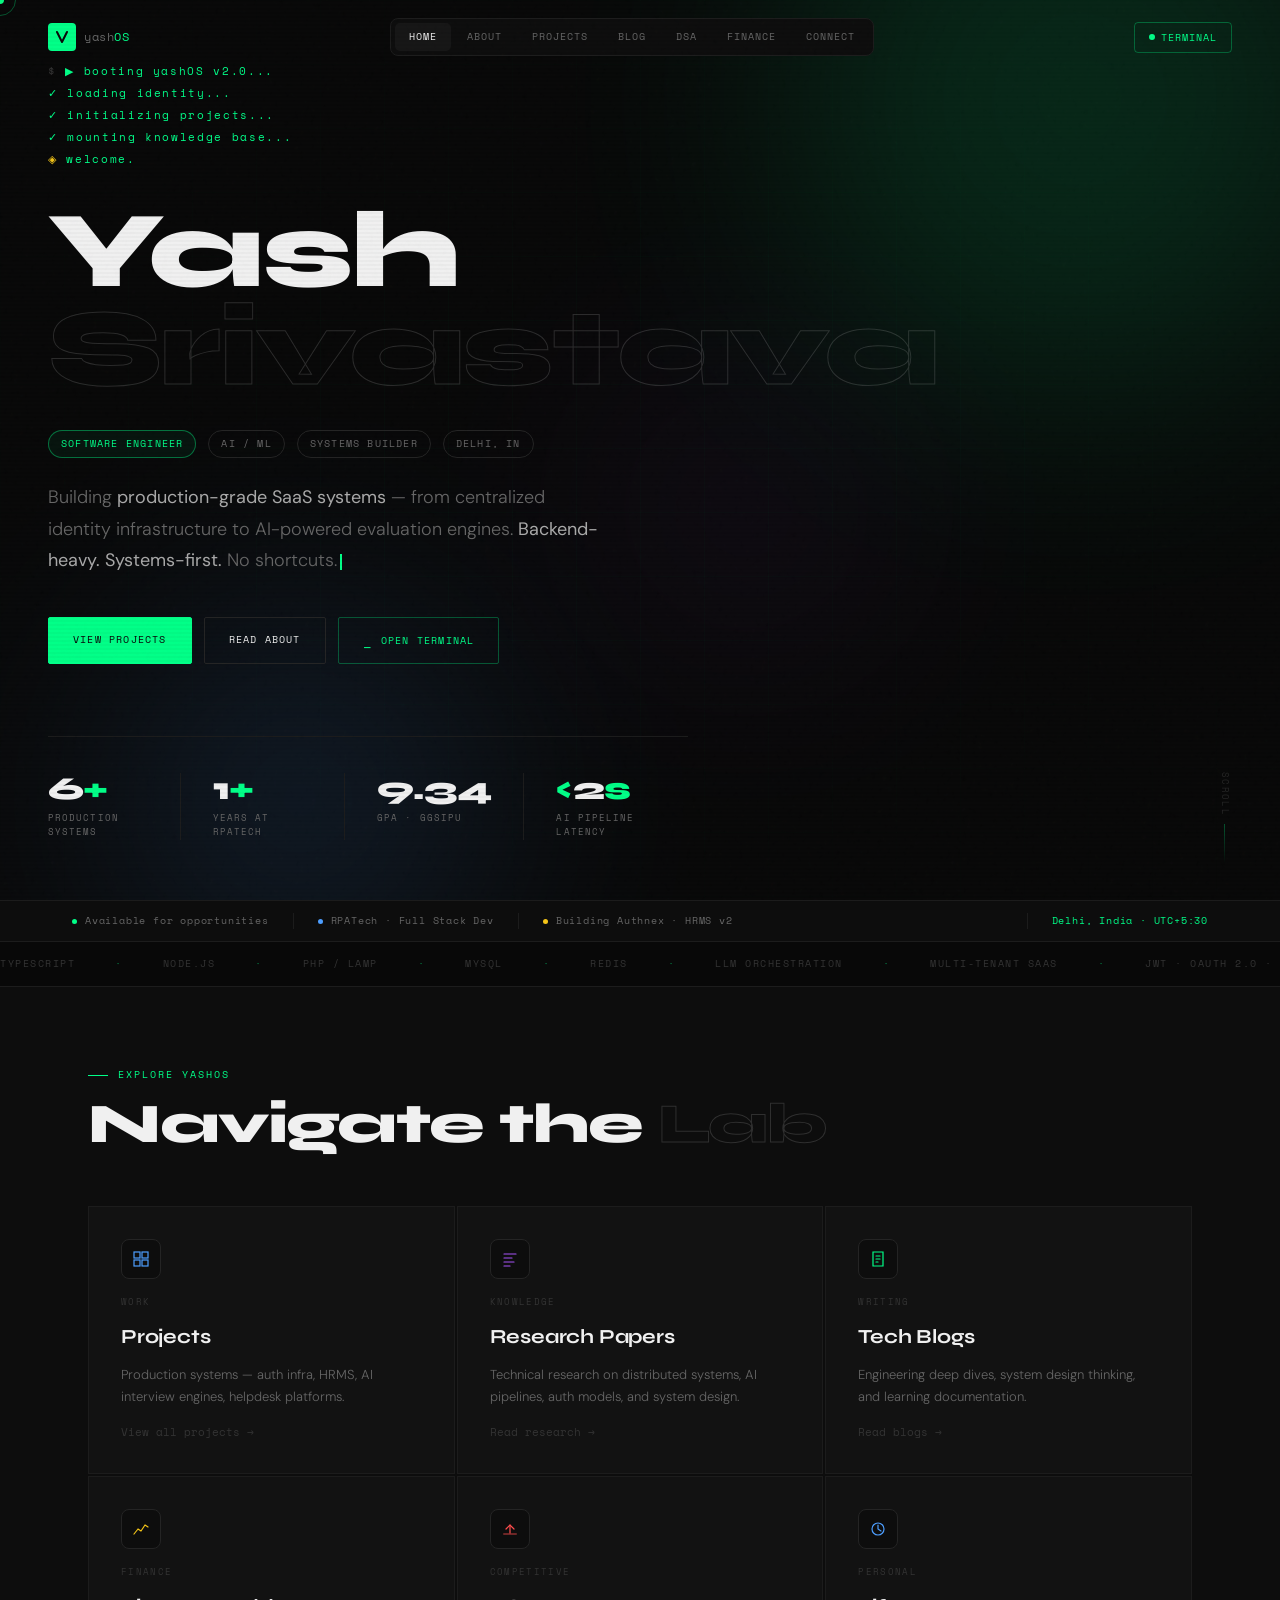
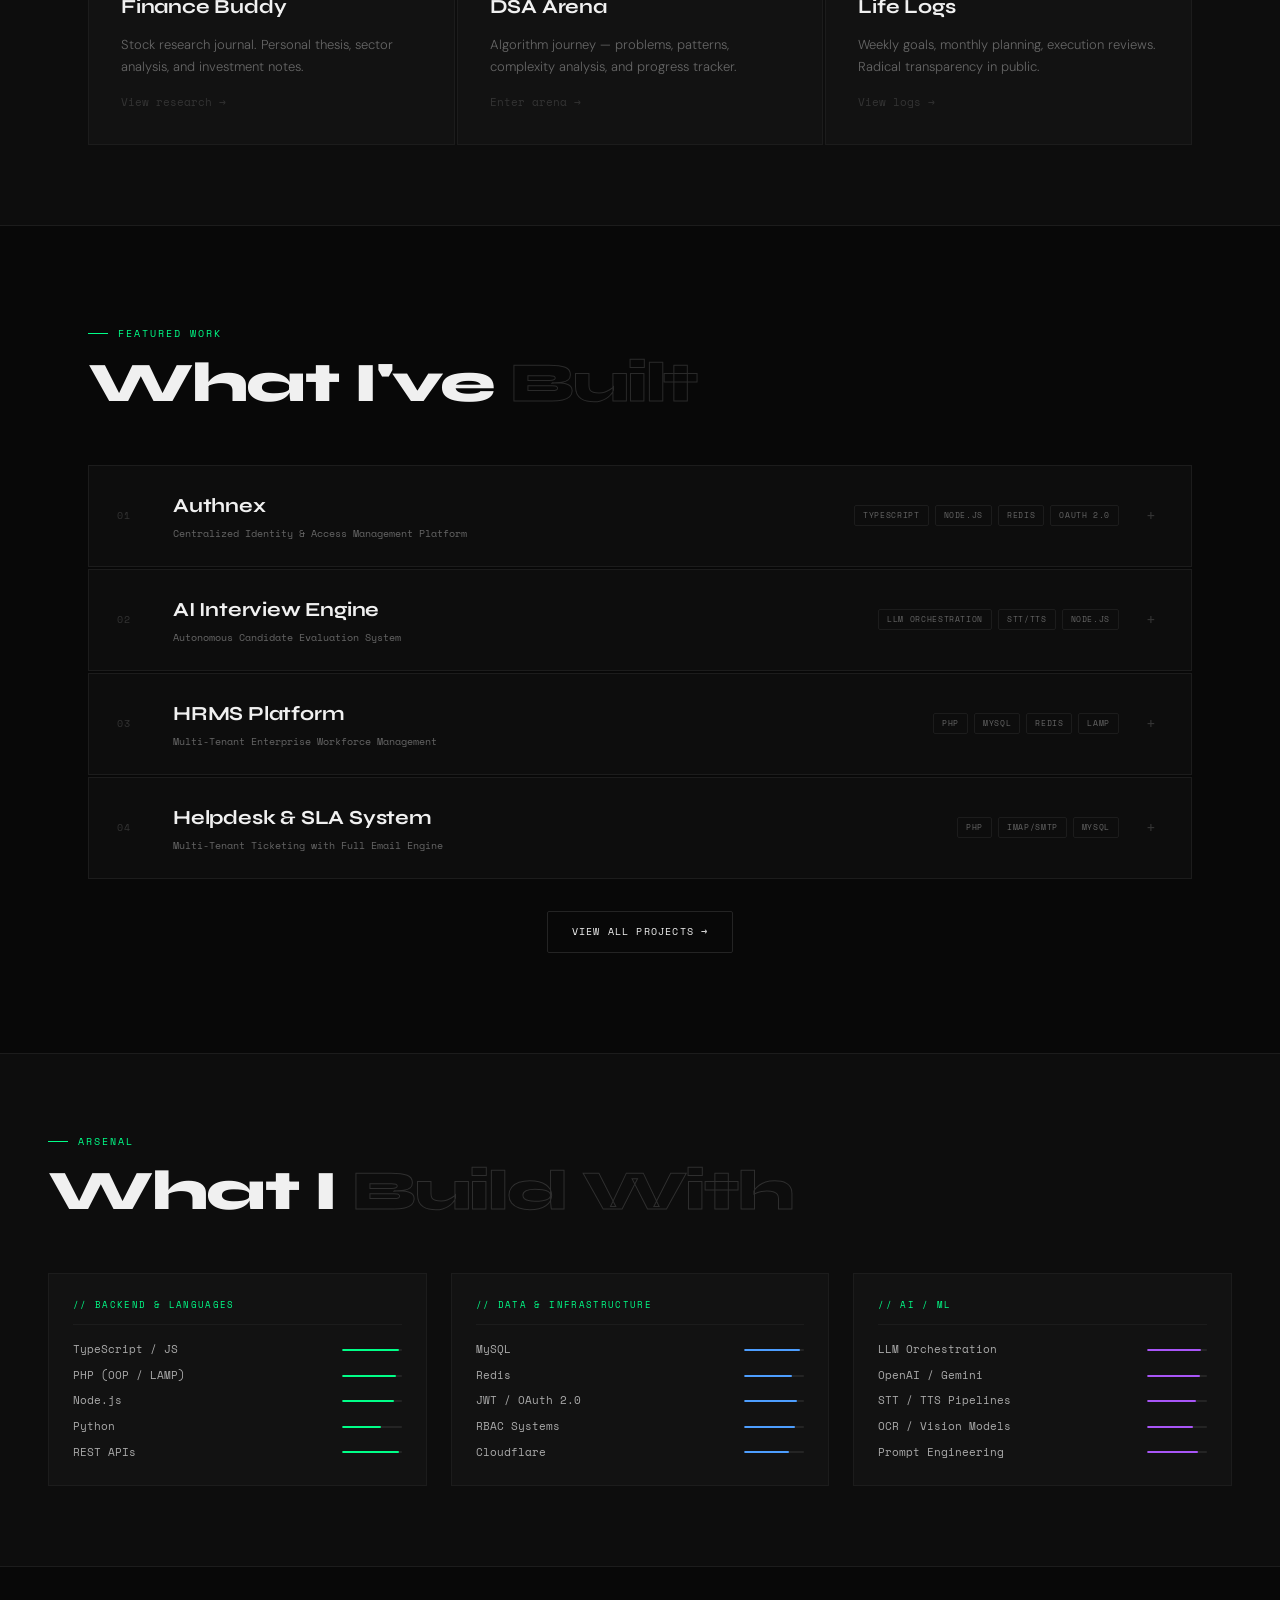
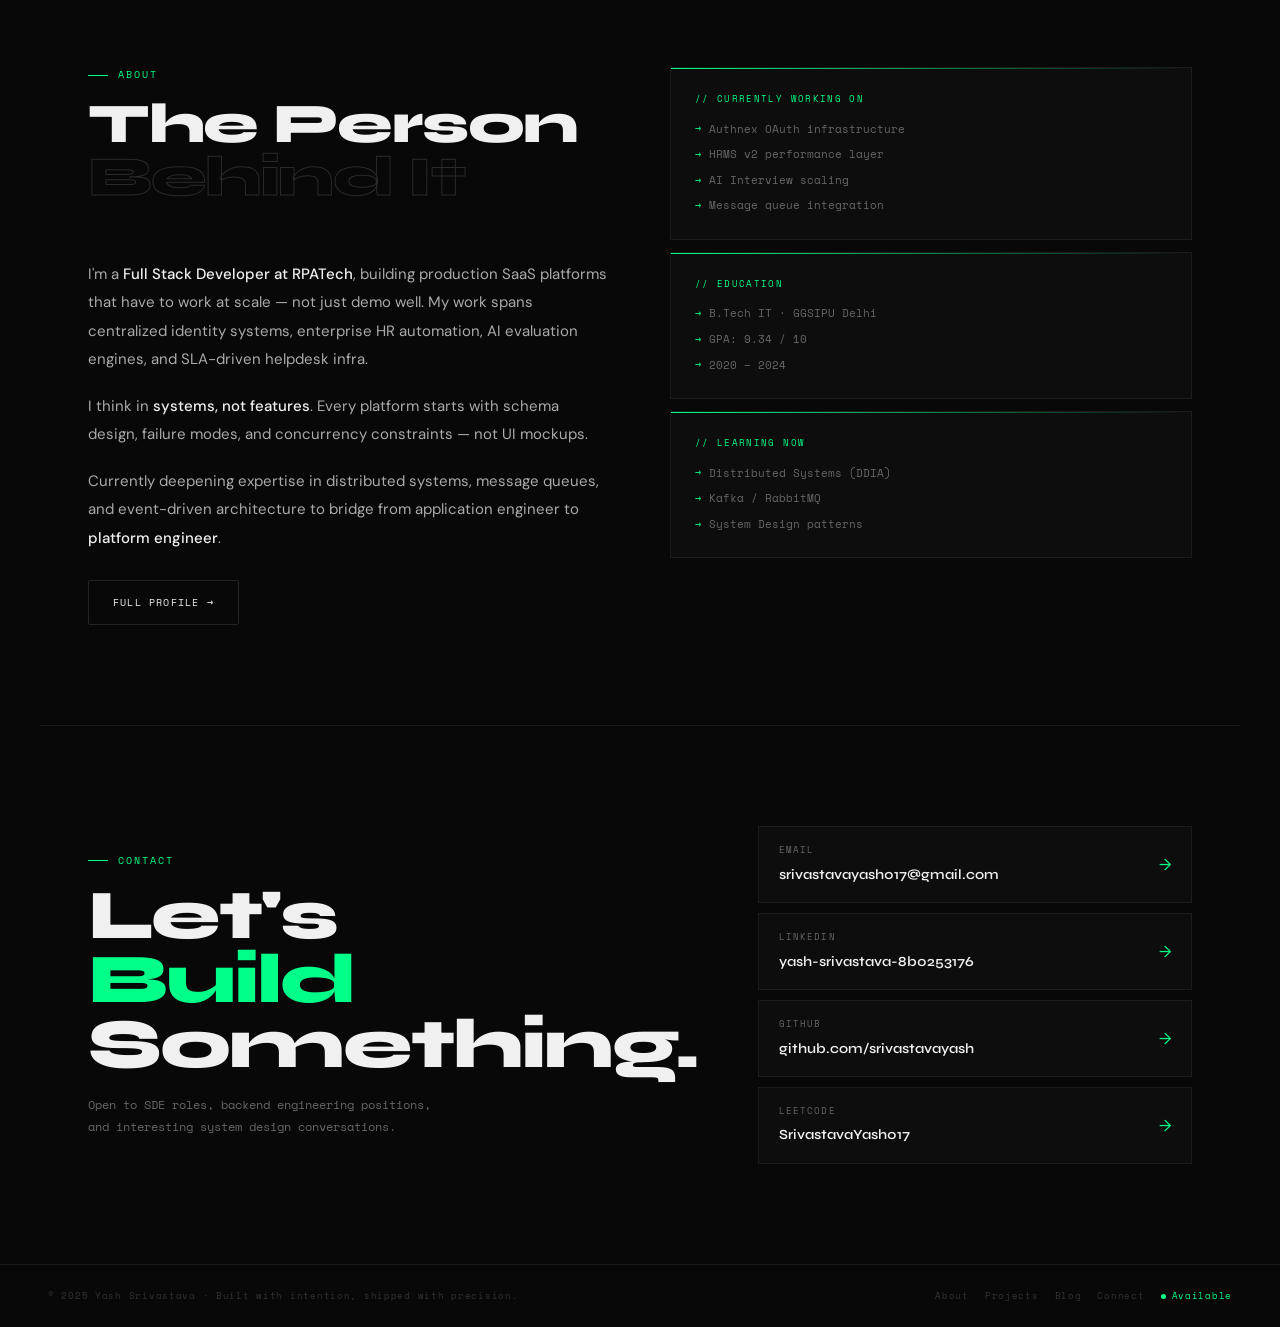
==== commit eb470566: "yashos" ====
--- a/index.html
+++ b/index.html
@@ -1,1283 +1,2834 @@
 <!DOCTYPE html>
 <html lang="en">
+
 <head>
-<meta charset="UTF-8"/>
-<meta name="viewport" content="width=device-width, initial-scale=1.0"/>
-<title>Yash Srivastava — Full Stack Developer</title>
-<link rel="preconnect" href="https://fonts.googleapis.com"/>
-<link rel="preconnect" href="https://fonts.gstatic.com" crossorigin/>
-<link href="https://fonts.googleapis.com/css2?family=Space+Mono:ital,wght@0,400;0,700;1,400&family=Syne:wght@400;500;600;700;800&family=DM+Sans:ital,opsz,wght@0,9..40,300;0,9..40,400;0,9..40,500;1,9..40,300&display=swap" rel="stylesheet"/>
-<style>
-  :root {
-    --bg:       #090909;
-    --bg2:      #0f0f0f;
-    --bg3:      #141414;
-    --border:   #1e1e1e;
-    --green:    #00ff88;
-    --green2:   #00cc6a;
-    --white:    #f2f2f2;
-    --muted:    #666;
-    --muted2:   #444;
-    --red:      #ff4444;
-    --yellow:   #ffcc00;
-    --mono:     'Space Mono', monospace;
-    --sans:     'DM Sans', sans-serif;
-    --display:  'Syne', sans-serif;
-  }
-
-  *, *::before, *::after { box-sizing: border-box; margin: 0; padding: 0; }
-
-  html { scroll-behavior: smooth; }
-
-  body {
-    background: var(--bg);
-    color: var(--white);
-    font-family: var(--sans);
-    overflow-x: hidden;
-    cursor: none;
-  }
-
-  /* ── CUSTOM CURSOR ── */
-  #cursor {
-    position: fixed;
-    width: 10px; height: 10px;
-    background: var(--green);
-    border-radius: 50%;
-    pointer-events: none;
-    z-index: 9999;
-    transform: translate(-50%, -50%);
-    transition: width .15s, height .15s, background .15s;
-    mix-blend-mode: difference;
-  }
-  #cursor-ring {
-    position: fixed;
-    width: 36px; height: 36px;
-    border: 1px solid rgba(0,255,136,.35);
-    border-radius: 50%;
-    pointer-events: none;
-    z-index: 9998;
-    transform: translate(-50%, -50%);
-    transition: transform .08s linear, width .2s, height .2s, opacity .2s;
-  }
-  body:hover #cursor { opacity:1; }
-
-  /* ── NOISE OVERLAY ── */
-  body::before {
-    content:'';
-    position:fixed;
-    inset:0;
-    background-image: url("data:image/svg+xml,%3Csvg viewBox='0 0 256 256' xmlns='http://www.w3.org/2000/svg'%3E%3Cfilter id='noise'%3E%3CfeTurbulence type='fractalNoise' baseFrequency='0.9' numOctaves='4' stitchTiles='stitch'/%3E%3C/filter%3E%3Crect width='100%25' height='100%25' filter='url(%23noise)' opacity='0.04'/%3E%3C/svg%3E");
-    pointer-events:none;
-    z-index:9997;
-    opacity:.4;
-  }
-
-  /* ── SCANLINES ── */
-  body::after {
-    content:'';
-    position:fixed;
-    inset:0;
-    background: repeating-linear-gradient(
-      0deg,
-      transparent,
-      transparent 2px,
-      rgba(0,0,0,.03) 2px,
-      rgba(0,0,0,.03) 4px
-    );
-    pointer-events:none;
-    z-index:9996;
-  }
-
-  /* ── NAV ── */
-  nav {
-    position: fixed;
-    top: 0; left: 0; right: 0;
-    z-index: 100;
-    display: flex;
-    justify-content: space-between;
-    align-items: center;
-    padding: 20px 48px;
-    border-bottom: 1px solid transparent;
-    transition: border-color .3s, background .3s, backdrop-filter .3s;
-  }
-  nav.scrolled {
-    border-color: var(--border);
-    background: rgba(9,9,9,.85);
-    backdrop-filter: blur(12px);
-  }
-  .nav-logo {
-    font-family: var(--mono);
-    font-size: 13px;
-    color: var(--green);
-    text-decoration: none;
-    letter-spacing: .05em;
-  }
-  .nav-logo span { color: var(--muted); }
-  .nav-links {
-    display: flex;
-    gap: 32px;
-    list-style: none;
-  }
-  .nav-links a {
-    font-family: var(--mono);
-    font-size: 11px;
-    color: var(--muted);
-    text-decoration: none;
-    letter-spacing: .12em;
-    text-transform: uppercase;
-    transition: color .2s;
-    position: relative;
-  }
-  .nav-links a::after {
-    content: '';
-    position: absolute;
-    bottom: -2px; left: 0;
-    width: 0; height: 1px;
-    background: var(--green);
-    transition: width .25s;
-  }
-  .nav-links a:hover { color: var(--white); }
-  .nav-links a:hover::after { width: 100%; }
-
-  /* ── SECTIONS ── */
-  section { padding: 120px 48px; max-width: 1200px; margin: 0 auto; }
-
-  /* ── HERO ── */
-  #hero {
-    min-height: 100vh;
-    display: flex;
-    flex-direction: column;
-    justify-content: center;
-    padding-top: 0;
-    max-width: 100%;
-    padding-left: 48px;
-    padding-right: 48px;
-    position: relative;
-    overflow: hidden;
-  }
-
-  .hero-grid-bg {
-    position: absolute;
-    inset: 0;
-    background-image:
-      linear-gradient(rgba(0,255,136,.025) 1px, transparent 1px),
-      linear-gradient(90deg, rgba(0,255,136,.025) 1px, transparent 1px);
-    background-size: 60px 60px;
-    mask-image: radial-gradient(ellipse 80% 80% at 50% 50%, black 30%, transparent 100%);
-    pointer-events: none;
-  }
-
-  .hero-eyebrow {
-    font-family: var(--mono);
-    font-size: 11px;
-    color: var(--green);
-    letter-spacing: .2em;
-    text-transform: uppercase;
-    margin-bottom: 24px;
-    opacity: 0;
-    transform: translateY(10px);
-    animation: fadeUp .6s forwards .2s;
-    display: flex;
-    align-items: center;
-    gap: 10px;
-  }
-  .hero-eyebrow::before {
-    content: '';
-    display: inline-block;
-    width: 32px; height: 1px;
-    background: var(--green);
-  }
-
-  .hero-name {
-    font-family: var(--display);
-    font-weight: 800;
-    font-size: clamp(56px, 9vw, 130px);
-    line-height: .92;
-    letter-spacing: -.02em;
-    opacity: 0;
-    transform: translateY(20px);
-    animation: fadeUp .7s forwards .35s;
-  }
-  .hero-name .line2 {
-    color: transparent;
-    -webkit-text-stroke: 1px rgba(242,242,242,.3);
-    display: block;
-  }
-
-  .hero-title {
-    font-family: var(--mono);
-    font-size: clamp(12px, 1.4vw, 16px);
-    color: var(--muted);
-    margin-top: 36px;
-    max-width: 520px;
-    line-height: 1.8;
-    opacity: 0;
-    transform: translateY(10px);
-    animation: fadeUp .6s forwards .55s;
-  }
-  .hero-title strong { color: var(--white); font-weight: 400; }
-
-  .hero-cta {
-    display: flex;
-    gap: 16px;
-    margin-top: 48px;
-    opacity: 0;
-    transform: translateY(10px);
-    animation: fadeUp .6s forwards .7s;
-  }
-  .btn {
-    font-family: var(--mono);
-    font-size: 11px;
-    letter-spacing: .12em;
-    text-transform: uppercase;
-    text-decoration: none;
-    padding: 14px 28px;
-    border: 1px solid var(--green);
-    color: var(--bg);
-    background: var(--green);
-    transition: background .2s, color .2s, transform .15s;
-    display: inline-block;
-  }
-  .btn:hover { background: var(--green2); transform: translateY(-2px); }
-  .btn.outline {
-    background: transparent;
-    color: var(--white);
-    border-color: var(--border);
-  }
-  .btn.outline:hover { border-color: var(--white); background: transparent; }
-
-  .hero-stats {
-    display: flex;
-    gap: 48px;
-    margin-top: 80px;
-    padding-top: 40px;
-    border-top: 1px solid var(--border);
-    opacity: 0;
-    animation: fadeUp .6s forwards .9s;
-  }
-  .stat-num {
-    font-family: var(--display);
-    font-weight: 800;
-    font-size: 36px;
-    color: var(--green);
-    line-height: 1;
-  }
-  .stat-label {
-    font-family: var(--mono);
-    font-size: 10px;
-    color: var(--muted);
-    letter-spacing: .1em;
-    text-transform: uppercase;
-    margin-top: 6px;
-  }
-
-  .hero-scroll-hint {
-    position: absolute;
-    bottom: 40px;
-    right: 48px;
-    font-family: var(--mono);
-    font-size: 10px;
-    color: var(--muted2);
-    letter-spacing: .15em;
-    text-transform: uppercase;
-    writing-mode: vertical-rl;
-    animation: pulse 2s ease-in-out infinite;
-  }
-
-  /* ── SECTION HEADERS ── */
-  .section-eyebrow {
-    font-family: var(--mono);
-    font-size: 11px;
-    color: var(--green);
-    letter-spacing: .2em;
-    text-transform: uppercase;
-    margin-bottom: 16px;
-    display: flex;
-    align-items: center;
-    gap: 10px;
-  }
-  .section-eyebrow::before {
-    content: '';
-    display: inline-block;
-    width: 24px; height: 1px;
-    background: var(--green);
-  }
-  .section-title {
-    font-family: var(--display);
-    font-weight: 800;
-    font-size: clamp(32px, 5vw, 64px);
-    line-height: 1;
-    letter-spacing: -.02em;
-    margin-bottom: 64px;
-  }
-  .section-title em {
-    font-style: normal;
-    color: transparent;
-    -webkit-text-stroke: 1px rgba(242,242,242,.25);
-  }
-
-  /* ── ABOUT ── */
-  #about .about-grid {
-    display: grid;
-    grid-template-columns: 1fr 1fr;
-    gap: 64px;
-    align-items: start;
-  }
-  .about-text {
-    font-size: 16px;
-    line-height: 1.85;
-    color: #aaa;
-  }
-  .about-text p + p { margin-top: 20px; }
-  .about-text strong { color: var(--white); font-weight: 500; }
-
-  .about-card {
-    background: var(--bg2);
-    border: 1px solid var(--border);
-    padding: 32px;
-    position: relative;
-    overflow: hidden;
-  }
-  .about-card::before {
-    content: '';
-    position: absolute;
-    top: 0; left: 0; right: 0;
-    height: 1px;
-    background: linear-gradient(90deg, var(--green), transparent);
-  }
-  .about-card-label {
-    font-family: var(--mono);
-    font-size: 10px;
-    color: var(--green);
-    letter-spacing: .15em;
-    text-transform: uppercase;
-    margin-bottom: 20px;
-  }
-  .about-card-items {
-    display: flex;
-    flex-direction: column;
-    gap: 12px;
-  }
-  .about-card-item {
-    display: flex;
-    align-items: center;
-    gap: 12px;
-    font-family: var(--mono);
-    font-size: 12px;
-    color: #888;
-  }
-  .about-card-item::before {
-    content: '→';
-    color: var(--green);
-    flex-shrink: 0;
-  }
-
-  /* ── STACK ── */
-  #stack .stack-grid {
-    display: grid;
-    grid-template-columns: repeat(auto-fill, minmax(140px, 1fr));
-    gap: 12px;
-  }
-  .stack-chip {
-    background: var(--bg2);
-    border: 1px solid var(--border);
-    padding: 14px 18px;
-    font-family: var(--mono);
-    font-size: 11px;
-    color: var(--muted);
-    letter-spacing: .08em;
-    position: relative;
-    overflow: hidden;
-    transition: border-color .2s, color .2s, transform .2s;
-    cursor: default;
-  }
-  .stack-chip::before {
-    content: '';
-    position: absolute;
-    inset: 0;
-    background: linear-gradient(135deg, rgba(0,255,136,.06), transparent);
-    opacity: 0;
-    transition: opacity .2s;
-  }
-  .stack-chip:hover {
-    border-color: var(--green);
-    color: var(--green);
-    transform: translateY(-3px);
-  }
-  .stack-chip:hover::before { opacity: 1; }
-  .stack-chip .chip-tag {
-    font-size: 9px;
-    color: var(--muted2);
-    display: block;
-    margin-bottom: 4px;
-    letter-spacing: .1em;
-  }
-
-  /* ── PROJECTS ── */
-  #projects .projects-list {
-    display: flex;
-    flex-direction: column;
-    gap: 2px;
-  }
-
-  .project-item {
-    background: var(--bg2);
-    border: 1px solid var(--border);
-    overflow: hidden;
-    transition: border-color .25s;
-  }
-  .project-item:hover { border-color: rgba(0,255,136,.3); }
-
-  .project-header {
-    display: grid;
-    grid-template-columns: auto 1fr auto;
-    align-items: center;
-    gap: 24px;
-    padding: 28px 32px;
-    cursor: pointer;
-    user-select: none;
-  }
-
-  .project-num {
-    font-family: var(--mono);
-    font-size: 11px;
-    color: var(--muted2);
-    letter-spacing: .08em;
-    width: 28px;
-  }
-
-  .project-header-content { flex: 1; }
-
-  .project-name {
-    font-family: var(--display);
-    font-size: 22px;
-    font-weight: 700;
-    letter-spacing: -.01em;
-    transition: color .2s;
-  }
-  .project-item:hover .project-name { color: var(--green); }
-
-  .project-tagline {
-    font-family: var(--mono);
-    font-size: 11px;
-    color: var(--muted);
-    margin-top: 5px;
-    letter-spacing: .05em;
-  }
-
-  .project-tags {
-    display: flex;
-    gap: 8px;
-    flex-wrap: wrap;
-  }
-  .tag {
-    font-family: var(--mono);
-    font-size: 9px;
-    letter-spacing: .1em;
-    text-transform: uppercase;
-    padding: 4px 8px;
-    border: 1px solid var(--border);
-    color: var(--muted);
-  }
-
-  .project-toggle {
-    font-family: var(--mono);
-    font-size: 18px;
-    color: var(--muted2);
-    width: 28px;
-    text-align: center;
-    transition: transform .3s, color .2s;
-  }
-  .project-item.open .project-toggle {
-    transform: rotate(45deg);
-    color: var(--green);
-  }
-
-  .project-body {
-    max-height: 0;
-    overflow: hidden;
-    transition: max-height .5s cubic-bezier(.4,0,.2,1);
-  }
-  .project-item.open .project-body { max-height: 1000px; }
-
-  .project-body-inner {
-    padding: 0 32px 32px 32px;
-    border-top: 1px solid var(--border);
-    padding-top: 28px;
-    display: grid;
-    grid-template-columns: 1fr 280px;
-    gap: 40px;
-  }
-
-  .project-bullets {
-    list-style: none;
-    display: flex;
-    flex-direction: column;
-    gap: 10px;
-  }
-  .project-bullets li {
-    font-size: 14px;
-    color: #999;
-    line-height: 1.7;
-    padding-left: 20px;
-    position: relative;
-  }
-  .project-bullets li::before {
-    content: '›';
-    position: absolute;
-    left: 0;
-    color: var(--green);
-    font-size: 16px;
-  }
-  .project-bullets li strong { color: var(--white); font-weight: 500; }
-
-  .project-sidebar {}
-  .project-sidebar-block {
-    background: var(--bg3);
-    border: 1px solid var(--border);
-    padding: 20px;
-    margin-bottom: 12px;
-  }
-  .project-sidebar-block:last-child { margin-bottom: 0; }
-  .sidebar-label {
-    font-family: var(--mono);
-    font-size: 9px;
-    color: var(--green);
-    letter-spacing: .15em;
-    text-transform: uppercase;
-    margin-bottom: 10px;
-  }
-  .sidebar-value {
-    font-family: var(--mono);
-    font-size: 11px;
-    color: #888;
-    line-height: 1.8;
-  }
-
-  /* ── CONTACT ── */
-  #contact {
-    border-top: 1px solid var(--border);
-  }
-  .contact-grid {
-    display: grid;
-    grid-template-columns: 1fr 1fr;
-    gap: 64px;
-    align-items: center;
-  }
-  .contact-big {
-    font-family: var(--display);
-    font-weight: 800;
-    font-size: clamp(36px, 6vw, 80px);
-    line-height: .95;
-    letter-spacing: -.03em;
-  }
-  .contact-big span { color: var(--green); }
-  .contact-sub {
-    font-size: 15px;
-    color: var(--muted);
-    margin-top: 20px;
-    line-height: 1.7;
-    font-family: var(--mono);
-  }
-
-  .contact-links {
-    display: flex;
-    flex-direction: column;
-    gap: 16px;
-  }
-  .contact-link {
-    display: flex;
-    align-items: center;
-    justify-content: space-between;
-    padding: 20px 24px;
-    border: 1px solid var(--border);
-    text-decoration: none;
-    background: var(--bg2);
-    transition: border-color .2s, background .2s, transform .15s;
-    group: true;
-  }
-  .contact-link:hover {
-    border-color: var(--green);
-    background: rgba(0,255,136,.04);
-    transform: translateX(4px);
-  }
-  .contact-link-label {
-    font-family: var(--mono);
-    font-size: 10px;
-    color: var(--muted);
-    letter-spacing: .12em;
-    text-transform: uppercase;
-    display: block;
-    margin-bottom: 4px;
-  }
-  .contact-link-value {
-    font-family: var(--display);
-    font-size: 15px;
-    font-weight: 600;
-    color: var(--white);
-  }
-  .contact-link-arrow {
-    color: var(--green);
-    font-size: 18px;
-    transition: transform .2s;
-  }
-  .contact-link:hover .contact-link-arrow { transform: translateX(4px); }
-
-  /* ── FOOTER ── */
-  footer {
-    border-top: 1px solid var(--border);
-    padding: 28px 48px;
-    display: flex;
-    justify-content: space-between;
-    align-items: center;
-    max-width: 100%;
-  }
-  .footer-left {
-    font-family: var(--mono);
-    font-size: 10px;
-    color: var(--muted2);
-    letter-spacing: .08em;
-  }
-  .footer-right {
-    font-family: var(--mono);
-    font-size: 10px;
-    color: var(--muted2);
-    letter-spacing: .08em;
-  }
-  .footer-right span { color: var(--green); }
-
-  /* ── ANIMATIONS ── */
-  @keyframes fadeUp {
-    to { opacity: 1; transform: translateY(0); }
-  }
-  @keyframes pulse {
-    0%, 100% { opacity: .3; }
-    50% { opacity: .8; }
-  }
-  @keyframes blink {
-    0%, 100% { opacity: 1; }
-    50% { opacity: 0; }
-  }
-
-  .cursor-blink {
-    display: inline-block;
-    width: 2px;
-    height: 1em;
-    background: var(--green);
-    margin-left: 4px;
-    vertical-align: middle;
-    animation: blink 1s step-end infinite;
-  }
-
-  /* ── REVEAL ON SCROLL ── */
-  .reveal {
-    opacity: 0;
-    transform: translateY(28px);
-    transition: opacity .7s, transform .7s;
-  }
-  .reveal.visible {
-    opacity: 1;
-    transform: translateY(0);
-  }
-  .reveal-delay-1 { transition-delay: .1s; }
-  .reveal-delay-2 { transition-delay: .2s; }
-  .reveal-delay-3 { transition-delay: .3s; }
-  .reveal-delay-4 { transition-delay: .4s; }
-
-  /* ── DIVIDER LINE ── */
-  .divider {
-    width: 100%;
-    height: 1px;
-    background: linear-gradient(90deg, transparent, var(--border), transparent);
-    margin: 0 48px;
-    width: calc(100% - 96px);
-  }
-
-  /* ── MARQUEE ── */
-  .marquee-wrap {
-    overflow: hidden;
-    border-top: 1px solid var(--border);
-    border-bottom: 1px solid var(--border);
-    padding: 16px 0;
-    margin: 0;
-    background: var(--bg2);
-  }
-  .marquee-track {
-    display: flex;
-    gap: 48px;
-    animation: marquee 22s linear infinite;
-    white-space: nowrap;
-  }
-  .marquee-track span {
-    font-family: var(--mono);
-    font-size: 11px;
-    color: var(--muted2);
-    letter-spacing: .15em;
-    text-transform: uppercase;
-    flex-shrink: 0;
-  }
-  .marquee-track span.accent { color: var(--green); }
-  @keyframes marquee {
-    from { transform: translateX(0); }
-    to { transform: translateX(-50%); }
-  }
-
-  /* mobile */
-  @media (max-width: 768px) {
-    nav { padding: 20px 24px; }
-    .nav-links { display: none; }
-    section { padding: 80px 24px; }
-    #hero { padding-left: 24px; padding-right: 24px; }
-    .hero-stats { gap: 24px; flex-wrap: wrap; }
-    #about .about-grid { grid-template-columns: 1fr; gap: 32px; }
-    .contact-grid { grid-template-columns: 1fr; gap: 40px; }
-    .project-body-inner { grid-template-columns: 1fr; }
-    footer { padding: 24px; flex-direction: column; gap: 8px; text-align: center; }
-  }
-</style>
+  <meta charset="UTF-8" />
+  <meta name="viewport" content="width=device-width, initial-scale=1.0" />
+  <title>YashOS — Yash Srivastava</title>
+  <meta name="description"
+    content="Full Stack Developer & AI/ML Engineer. Building systems, documenting thinking, sharing research." />
+  <meta property="og:title" content="YashOS — Yash Srivastava" />
+  <meta property="og:description" content="Full Stack Developer & AI/ML Engineer based in Delhi, India." />
+  <meta property="og:type" content="website" />
+  <link rel="preconnect" href="https://fonts.googleapis.com" />
+  <link rel="preconnect" href="https://fonts.gstatic.com" crossorigin />
+  <link
+    href="https://fonts.googleapis.com/css2?family=Space+Mono:ital,wght@0,400;0,700;1,400&family=Syne:wght@400;500;600;700;800&family=DM+Sans:ital,opsz,wght@0,9..40,300;0,9..40,400;0,9..40,500;1,9..40,300&display=swap"
+    rel="stylesheet" />
+  <style>
+    /* ═══════════════════════════════════════════════════════
+   DESIGN TOKENS
+═══════════════════════════════════════════════════════ */
+    :root {
+      --bg: #080808;
+      --bg2: #0d0d0d;
+      --bg3: #121212;
+      --bg4: #161616;
+      --border: #1c1c1c;
+      --border2: #242424;
+      --green: #00ff88;
+      --green2: #00cc6a;
+      --green-dim: rgba(0, 255, 136, .08);
+      --blue: #4d9eff;
+      --purple: #a855f7;
+      --yellow: #f5c518;
+      --red: #ff4d4d;
+      --white: #f0f0f0;
+      --gray1: #aaa;
+      --gray2: #666;
+      --gray3: #333;
+      --mono: 'Space Mono', monospace;
+      --sans: 'DM Sans', sans-serif;
+      --display: 'Syne', sans-serif;
+      --radius: 2px;
+    }
+
+    *,
+    *::before,
+    *::after {
+      box-sizing: border-box;
+      margin: 0;
+      padding: 0;
+    }
+
+    html {
+      scroll-behavior: smooth;
+      font-size: 16px;
+    }
+
+    body {
+      background: var(--bg);
+      color: var(--white);
+      font-family: var(--sans);
+      overflow-x: hidden;
+      cursor: none;
+      line-height: 1.6;
+    }
+
+    /* ── SCROLLBAR ── */
+    ::-webkit-scrollbar {
+      width: 4px;
+    }
+
+    ::-webkit-scrollbar-track {
+      background: var(--bg);
+    }
+
+    ::-webkit-scrollbar-thumb {
+      background: var(--gray3);
+      border-radius: 2px;
+    }
+
+    ::-webkit-scrollbar-thumb:hover {
+      background: var(--green);
+    }
+
+    /* ── SELECTION ── */
+    ::selection {
+      background: rgba(0, 255, 136, .2);
+      color: var(--green);
+    }
+
+    /* ─────────────────────────────────────────
+   CURSOR
+───────────────────────────────────────── */
+    #cursor {
+      position: fixed;
+      width: 8px;
+      height: 8px;
+      background: var(--green);
+      border-radius: 50%;
+      pointer-events: none;
+      z-index: 99999;
+      transform: translate(-50%, -50%);
+      transition: width .12s, height .12s, opacity .2s;
+      mix-blend-mode: difference;
+    }
+
+    #cursor-ring {
+      position: fixed;
+      width: 32px;
+      height: 32px;
+      border: 1px solid rgba(0, 255, 136, .3);
+      border-radius: 50%;
+      pointer-events: none;
+      z-index: 99998;
+      transform: translate(-50%, -50%);
+      transition: width .18s, height .18s, opacity .2s, border-color .2s;
+    }
+
+    #cursor.hover {
+      width: 14px;
+      height: 14px;
+    }
+
+    #cursor-ring.hover {
+      width: 48px;
+      height: 48px;
+      border-color: rgba(0, 255, 136, .5);
+    }
+
+    #cursor.terminal-open {
+      background: var(--green);
+      mix-blend-mode: normal;
+      opacity: .7;
+    }
+
+    /* ─────────────────────────────────────────
+   NOISE + SCANLINES
+───────────────────────────────────────── */
+    .noise-overlay {
+      position: fixed;
+      inset: 0;
+      background-image: url("data:image/svg+xml,%3Csvg viewBox='0 0 200 200' xmlns='http://www.w3.org/2000/svg'%3E%3Cfilter id='n'%3E%3CfeTurbulence type='fractalNoise' baseFrequency='0.85' numOctaves='4' stitchTiles='stitch'/%3E%3C/filter%3E%3Crect width='100%25' height='100%25' filter='url(%23n)' opacity='0.035'/%3E%3C/svg%3E");
+      pointer-events: none;
+      z-index: 9990;
+      opacity: .5;
+    }
+
+    .scan-overlay {
+      position: fixed;
+      inset: 0;
+      background: repeating-linear-gradient(0deg, transparent, transparent 2px, rgba(0, 0, 0, .025) 2px, rgba(0, 0, 0, .025) 4px);
+      pointer-events: none;
+      z-index: 9989;
+    }
+
+    /* ─────────────────────────────────────────
+   SCROLL PROGRESS BAR
+───────────────────────────────────────── */
+    #scroll-progress {
+      position: fixed;
+      top: 0;
+      left: 0;
+      height: 2px;
+      background: linear-gradient(90deg, var(--green), var(--blue));
+      z-index: 9995;
+      width: 0%;
+      transition: width .1s;
+    }
+
+    /* ─────────────────────────────────────────
+   NAV
+───────────────────────────────────────── */
+    nav {
+      position: fixed;
+      top: 0;
+      left: 0;
+      right: 0;
+      z-index: 1000;
+      display: flex;
+      justify-content: space-between;
+      align-items: center;
+      padding: 18px 48px;
+      transition: all .3s;
+    }
+
+    nav.scrolled {
+      background: rgba(8, 8, 8, .9);
+      backdrop-filter: blur(20px);
+      border-bottom: 1px solid var(--border);
+    }
+
+    .nav-logo {
+      font-family: var(--mono);
+      font-size: 12px;
+      color: var(--white);
+      text-decoration: none;
+      letter-spacing: .05em;
+      display: flex;
+      align-items: center;
+      gap: 8px;
+    }
+
+    .nav-logo-icon {
+      width: 28px;
+      height: 28px;
+      background: var(--green);
+      display: flex;
+      align-items: center;
+      justify-content: center;
+      border-radius: 4px;
+    }
+
+    .nav-logo-icon svg {
+      width: 14px;
+      height: 14px;
+    }
+
+    .nav-logo-text {
+      color: var(--gray2);
+    }
+
+    .nav-logo-text span {
+      color: var(--green);
+    }
+
+    .nav-center {
+      display: flex;
+      gap: 2px;
+      background: var(--bg2);
+      border: 1px solid var(--border);
+      padding: 4px;
+      border-radius: 8px;
+    }
+
+    .nav-center a {
+      font-family: var(--mono);
+      font-size: 10px;
+      color: var(--gray2);
+      text-decoration: none;
+      letter-spacing: .1em;
+      text-transform: uppercase;
+      padding: 6px 14px;
+      border-radius: 5px;
+      transition: all .2s;
+    }
+
+    .nav-center a:hover,
+    .nav-center a.active {
+      color: var(--white);
+      background: var(--bg4);
+    }
+
+    .nav-right {
+      display: flex;
+      align-items: center;
+      gap: 16px;
+    }
+
+    .terminal-btn {
+      font-family: var(--mono);
+      font-size: 10px;
+      color: var(--green);
+      background: transparent;
+      border: 1px solid rgba(0, 255, 136, .3);
+      padding: 7px 14px;
+      cursor: pointer;
+      letter-spacing: .1em;
+      text-transform: uppercase;
+      transition: all .2s;
+      display: flex;
+      align-items: center;
+      gap: 6px;
+      border-radius: 4px;
+    }
+
+    .terminal-btn:hover {
+      background: var(--green-dim);
+      border-color: var(--green);
+    }
+
+    .terminal-btn .t-dot {
+      width: 6px;
+      height: 6px;
+      background: var(--green);
+      border-radius: 50%;
+      animation: pulse-dot 2s ease-in-out infinite;
+    }
+
+    @keyframes pulse-dot {
+
+      0%,
+      100% {
+        opacity: .4;
+        transform: scale(1);
+      }
+
+      50% {
+        opacity: 1;
+        transform: scale(1.3);
+      }
+    }
+
+    .nav-mobile-btn {
+      display: none;
+      background: none;
+      border: none;
+      cursor: pointer;
+      flex-direction: column;
+      gap: 5px;
+      padding: 4px;
+    }
+
+    .nav-mobile-btn span {
+      display: block;
+      width: 22px;
+      height: 1px;
+      background: var(--gray2);
+      transition: all .3s;
+    }
+
+    /* ─────────────────────────────────────────
+   HERO
+───────────────────────────────────────── */
+    #hero {
+      min-height: 100vh;
+      display: flex;
+      flex-direction: column;
+      justify-content: center;
+      padding: 0 48px;
+      position: relative;
+      overflow: hidden;
+    }
+
+    /* Grid BG */
+    .hero-grid {
+      position: absolute;
+      inset: 0;
+      background-image:
+        linear-gradient(rgba(0, 255, 136, .018) 1px, transparent 1px),
+        linear-gradient(90deg, rgba(0, 255, 136, .018) 1px, transparent 1px);
+      background-size: 64px 64px;
+      mask-image: radial-gradient(ellipse 90% 90% at 50% 50%, black 20%, transparent 80%);
+      pointer-events: none;
+    }
+
+    /* Glow orbs */
+    .hero-orb {
+      position: absolute;
+      border-radius: 50%;
+      filter: blur(120px);
+      pointer-events: none;
+      opacity: .12;
+    }
+
+    .hero-orb-1 {
+      width: 600px;
+      height: 600px;
+      background: var(--green);
+      top: -200px;
+      right: -100px;
+    }
+
+    .hero-orb-2 {
+      width: 400px;
+      height: 400px;
+      background: var(--blue);
+      bottom: -100px;
+      left: 100px;
+    }
+
+    .hero-orb-3 {
+      width: 300px;
+      height: 300px;
+      background: var(--purple);
+      top: 40%;
+      right: 30%;
+      opacity: .06;
+    }
+
+    /* Boot sequence */
+    .hero-boot {
+      font-family: var(--mono);
+      font-size: 11px;
+      color: var(--green);
+      letter-spacing: .15em;
+      margin-bottom: 32px;
+      opacity: 0;
+      animation: fadeUp .5s forwards .1s;
+    }
+
+    .boot-line {
+      display: block;
+      line-height: 2;
+    }
+
+    .boot-line .prefix {
+      color: var(--gray3);
+    }
+
+    .boot-line .ok {
+      color: var(--green);
+    }
+
+    .boot-line .loading {
+      color: var(--yellow);
+    }
+
+    .hero-name {
+      font-family: var(--display);
+      font-weight: 800;
+      font-size: clamp(52px, 8.5vw, 124px);
+      line-height: .9;
+      letter-spacing: -.025em;
+      opacity: 0;
+      transform: translateY(24px);
+      animation: fadeUp .8s forwards .5s;
+    }
+
+    .hero-name .ghost {
+      color: transparent;
+      -webkit-text-stroke: 1px rgba(240, 240, 240, .15);
+      display: block;
+    }
+
+    .hero-name .accent {
+      color: var(--green);
+    }
+
+    .hero-role {
+      margin-top: 32px;
+      display: flex;
+      align-items: center;
+      gap: 12px;
+      opacity: 0;
+      transform: translateY(12px);
+      animation: fadeUp .6s forwards .75s;
+    }
+
+    .hero-role-pill {
+      font-family: var(--mono);
+      font-size: 10px;
+      letter-spacing: .12em;
+      text-transform: uppercase;
+      padding: 5px 12px;
+      border-radius: 100px;
+      border: 1px solid var(--border2);
+      color: var(--gray2);
+    }
+
+    .hero-role-pill.active {
+      border-color: rgba(0, 255, 136, .4);
+      color: var(--green);
+      background: rgba(0, 255, 136, .05);
+    }
+
+    .hero-tagline {
+      font-size: clamp(14px, 1.6vw, 18px);
+      color: var(--gray2);
+      margin-top: 24px;
+      max-width: 560px;
+      line-height: 1.75;
+      font-weight: 300;
+      opacity: 0;
+      transform: translateY(12px);
+      animation: fadeUp .6s forwards .9s;
+    }
+
+    .hero-tagline strong {
+      color: var(--gray1);
+      font-weight: 400;
+    }
+
+    .hero-actions {
+      display: flex;
+      gap: 12px;
+      margin-top: 40px;
+      flex-wrap: wrap;
+      opacity: 0;
+      transform: translateY(12px);
+      animation: fadeUp .6s forwards 1.05s;
+    }
+
+    .btn {
+      font-family: var(--mono);
+      font-size: 10px;
+      letter-spacing: .12em;
+      text-transform: uppercase;
+      text-decoration: none;
+      padding: 12px 24px;
+      border: 1px solid var(--green);
+      color: var(--bg);
+      background: var(--green);
+      cursor: pointer;
+      transition: all .2s;
+      border-radius: var(--radius);
+      display: inline-flex;
+      align-items: center;
+      gap: 8px;
+    }
+
+    .btn:hover {
+      background: var(--green2);
+      transform: translateY(-2px);
+      box-shadow: 0 8px 24px rgba(0, 255, 136, .2);
+    }
+
+    .btn.ghost {
+      background: transparent;
+      color: var(--white);
+      border-color: var(--border2);
+    }
+
+    .btn.ghost:hover {
+      border-color: var(--white);
+      background: rgba(255, 255, 255, .04);
+      transform: translateY(-2px);
+    }
+
+    .btn.terminal-launch {
+      background: transparent;
+      color: var(--green);
+      border-color: rgba(0, 255, 136, .3);
+    }
+
+    .btn.terminal-launch:hover {
+      background: var(--green-dim);
+      border-color: var(--green);
+    }
+
+    /* Stats bar */
+    .hero-stats {
+      display: flex;
+      gap: 0;
+      margin-top: 72px;
+      padding-top: 36px;
+      border-top: 1px solid var(--border);
+      opacity: 0;
+      animation: fadeUp .6s forwards 1.2s;
+      max-width: 640px;
+    }
+
+    .stat {
+      flex: 1;
+      padding-right: 32px;
+      position: relative;
+    }
+
+    .stat+.stat {
+      padding-left: 32px;
+      border-left: 1px solid var(--border);
+    }
+
+    .stat-num {
+      font-family: var(--display);
+      font-weight: 800;
+      font-size: 32px;
+      line-height: 1;
+      color: var(--white);
+      letter-spacing: -.02em;
+    }
+
+    .stat-num .accent {
+      color: var(--green);
+    }
+
+    .stat-label {
+      font-family: var(--mono);
+      font-size: 9px;
+      color: var(--gray2);
+      letter-spacing: .12em;
+      text-transform: uppercase;
+      margin-top: 6px;
+    }
+
+    .hero-scroll {
+      position: absolute;
+      bottom: 36px;
+      right: 48px;
+      display: flex;
+      flex-direction: column;
+      align-items: center;
+      gap: 8px;
+      opacity: .3;
+      animation: pulse-scroll 2.5s ease-in-out infinite;
+    }
+
+    .hero-scroll span {
+      font-family: var(--mono);
+      font-size: 9px;
+      color: var(--gray2);
+      letter-spacing: .15em;
+      text-transform: uppercase;
+      writing-mode: vertical-rl;
+    }
+
+    .scroll-line {
+      width: 1px;
+      height: 40px;
+      background: linear-gradient(to bottom, var(--green), transparent);
+    }
+
+    @keyframes pulse-scroll {
+
+      0%,
+      100% {
+        opacity: .2;
+        transform: translateY(0);
+      }
+
+      50% {
+        opacity: .5;
+        transform: translateY(4px);
+      }
+    }
+
+    /* ─────────────────────────────────────────
+   STATUS BAR (below hero)
+───────────────────────────────────────── */
+    .status-bar {
+      background: var(--bg2);
+      border-top: 1px solid var(--border);
+      border-bottom: 1px solid var(--border);
+      padding: 12px 48px;
+      display: flex;
+      align-items: center;
+      gap: 0;
+      overflow: hidden;
+    }
+
+    .status-item {
+      display: flex;
+      align-items: center;
+      gap: 8px;
+      font-family: var(--mono);
+      font-size: 10px;
+      color: var(--gray2);
+      letter-spacing: .08em;
+      padding: 0 24px;
+      white-space: nowrap;
+      flex-shrink: 0;
+    }
+
+    .status-item+.status-item {
+      border-left: 1px solid var(--border);
+    }
+
+    .status-dot {
+      width: 5px;
+      height: 5px;
+      border-radius: 50%;
+      background: var(--green);
+      animation: pulse-dot 2s ease-in-out infinite;
+    }
+
+    .status-dot.yellow {
+      background: var(--yellow);
+    }
+
+    .status-dot.blue {
+      background: var(--blue);
+    }
+
+    /* ─────────────────────────────────────────
+   MARQUEE
+───────────────────────────────────────── */
+    .marquee-wrap {
+      overflow: hidden;
+      padding: 14px 0;
+      background: transparent;
+      border-bottom: 1px solid var(--border);
+    }
+
+    .marquee-track {
+      display: flex;
+      gap: 40px;
+      animation: marquee 28s linear infinite;
+      white-space: nowrap;
+    }
+
+    .marquee-track span {
+      font-family: var(--mono);
+      font-size: 10px;
+      color: var(--gray3);
+      letter-spacing: .15em;
+      text-transform: uppercase;
+      flex-shrink: 0;
+    }
+
+    .marquee-track span.dot {
+      color: var(--green);
+      opacity: .5;
+    }
+
+    @keyframes marquee {
+      from {
+        transform: translateX(0);
+      }
+
+      to {
+        transform: translateX(-50%);
+      }
+    }
+
+    /* ─────────────────────────────────────────
+   SECTION COMMONS
+───────────────────────────────────────── */
+    .section {
+      padding: 100px 48px;
+      max-width: 1200px;
+      margin: 0 auto;
+    }
+
+    .section-full {
+      padding: 80px 48px;
+      max-width: 100%;
+    }
+
+    .eyebrow {
+      font-family: var(--mono);
+      font-size: 10px;
+      color: var(--green);
+      letter-spacing: .2em;
+      text-transform: uppercase;
+      margin-bottom: 14px;
+      display: flex;
+      align-items: center;
+      gap: 10px;
+    }
+
+    .eyebrow::before {
+      content: '';
+      width: 20px;
+      height: 1px;
+      background: var(--green);
+      display: inline-block;
+    }
+
+    .section-heading {
+      font-family: var(--display);
+      font-weight: 800;
+      font-size: clamp(28px, 4.5vw, 56px);
+      line-height: .95;
+      letter-spacing: -.025em;
+      margin-bottom: 56px;
+    }
+
+    .section-heading .ghost {
+      color: transparent;
+      -webkit-text-stroke: 1px rgba(240, 240, 240, .15);
+    }
+
+    /* ─────────────────────────────────────────
+   FEATURED MODULES (nav cards to pages)
+───────────────────────────────────────── */
+    #modules {
+      background: var(--bg2);
+      border-bottom: 1px solid var(--border);
+    }
+
+    .modules-inner {
+      max-width: 1200px;
+      margin: 0 auto;
+      padding: 80px 48px;
+    }
+
+    .modules-grid {
+      display: grid;
+      grid-template-columns: repeat(3, 1fr);
+      gap: 2px;
+      margin-top: 48px;
+    }
+
+    .module-card {
+      background: var(--bg3);
+      border: 1px solid var(--border);
+      padding: 32px;
+      text-decoration: none;
+      position: relative;
+      overflow: hidden;
+      transition: all .25s;
+      display: flex;
+      flex-direction: column;
+      gap: 16px;
+      cursor: pointer;
+      group: true;
+    }
+
+    .module-card::before {
+      content: '';
+      position: absolute;
+      top: 0;
+      left: 0;
+      right: 0;
+      height: 2px;
+      background: var(--card-accent, var(--green));
+      transform: scaleX(0);
+      transform-origin: left;
+      transition: transform .3s;
+    }
+
+    .module-card:hover {
+      background: var(--bg4);
+      transform: translateY(-3px);
+      border-color: var(--border2);
+    }
+
+    .module-card:hover::before {
+      transform: scaleX(1);
+    }
+
+    .module-card.accent-blue {
+      --card-accent: var(--blue);
+    }
+
+    .module-card.accent-purple {
+      --card-accent: var(--purple);
+    }
+
+    .module-card.accent-yellow {
+      --card-accent: var(--yellow);
+    }
+
+    .module-card.accent-red {
+      --card-accent: var(--red);
+    }
+
+    .module-card.accent-green {
+      --card-accent: var(--green);
+    }
+
+    .module-icon {
+      width: 40px;
+      height: 40px;
+      display: flex;
+      align-items: center;
+      justify-content: center;
+      border: 1px solid var(--border2);
+      border-radius: 8px;
+      background: var(--bg2);
+    }
+
+    .module-icon svg {
+      width: 18px;
+      height: 18px;
+    }
+
+    .module-label {
+      font-family: var(--mono);
+      font-size: 9px;
+      color: var(--gray3);
+      letter-spacing: .15em;
+      text-transform: uppercase;
+    }
+
+    .module-title {
+      font-family: var(--display);
+      font-size: 20px;
+      font-weight: 700;
+      color: var(--white);
+      letter-spacing: -.01em;
+      line-height: 1.1;
+    }
+
+    .module-desc {
+      font-size: 13px;
+      color: var(--gray2);
+      line-height: 1.7;
+      font-weight: 300;
+    }
+
+    .module-arrow {
+      margin-top: auto;
+      font-family: var(--mono);
+      font-size: 11px;
+      color: var(--gray3);
+      transition: color .2s, transform .2s;
+      display: flex;
+      align-items: center;
+      gap: 6px;
+    }
+
+    .module-card:hover .module-arrow {
+      color: var(--card-accent, var(--green));
+      transform: translateX(4px);
+    }
+
+    /* ─────────────────────────────────────────
+   QUICK PROJECTS PREVIEW
+───────────────────────────────────────── */
+    #projects-preview .projects-list {
+      display: flex;
+      flex-direction: column;
+      gap: 2px;
+    }
+
+    .project-item {
+      background: var(--bg2);
+      border: 1px solid var(--border);
+      overflow: hidden;
+      transition: border-color .25s;
+    }
+
+    .project-item:hover {
+      border-color: rgba(0, 255, 136, .25);
+    }
+
+    .project-header {
+      display: grid;
+      grid-template-columns: 36px 1fr auto auto;
+      align-items: center;
+      gap: 20px;
+      padding: 24px 28px;
+      cursor: pointer;
+      user-select: none;
+    }
+
+    .project-num {
+      font-family: var(--mono);
+      font-size: 10px;
+      color: var(--gray3);
+      letter-spacing: .08em;
+    }
+
+    .project-name {
+      font-family: var(--display);
+      font-size: 20px;
+      font-weight: 700;
+      letter-spacing: -.01em;
+      transition: color .2s;
+    }
+
+    .project-item:hover .project-name {
+      color: var(--green);
+    }
+
+    .project-tagline {
+      font-family: var(--mono);
+      font-size: 10px;
+      color: var(--gray2);
+      margin-top: 4px;
+    }
+
+    .project-tags {
+      display: flex;
+      gap: 6px;
+      flex-wrap: wrap;
+    }
+
+    .tag {
+      font-family: var(--mono);
+      font-size: 8px;
+      letter-spacing: .08em;
+      text-transform: uppercase;
+      padding: 3px 8px;
+      border: 1px solid var(--border);
+      color: var(--gray2);
+      border-radius: 2px;
+    }
+
+    .project-toggle {
+      font-family: var(--mono);
+      font-size: 16px;
+      color: var(--gray3);
+      width: 24px;
+      text-align: center;
+      transition: transform .3s, color .2s;
+    }
+
+    .project-item.open .project-toggle {
+      transform: rotate(45deg);
+      color: var(--green);
+    }
+
+    .project-body {
+      max-height: 0;
+      overflow: hidden;
+      transition: max-height .45s cubic-bezier(.4, 0, .2, 1);
+    }
+
+    .project-item.open .project-body {
+      max-height: 900px;
+    }
+
+    .project-body-inner {
+      border-top: 1px solid var(--border);
+      padding: 28px;
+      display: grid;
+      grid-template-columns: 1fr 260px;
+      gap: 32px;
+    }
+
+    .project-bullets {
+      list-style: none;
+      display: flex;
+      flex-direction: column;
+      gap: 10px;
+    }
+
+    .project-bullets li {
+      font-size: 13px;
+      color: var(--gray1);
+      line-height: 1.75;
+      padding-left: 18px;
+      position: relative;
+    }
+
+    .project-bullets li::before {
+      content: '›';
+      position: absolute;
+      left: 0;
+      color: var(--green);
+      font-size: 14px;
+    }
+
+    .project-bullets li strong {
+      color: var(--white);
+      font-weight: 500;
+    }
+
+    .project-meta-block {
+      background: var(--bg3);
+      border: 1px solid var(--border);
+      padding: 18px;
+      margin-bottom: 10px;
+    }
+
+    .meta-label {
+      font-family: var(--mono);
+      font-size: 8px;
+      color: var(--green);
+      letter-spacing: .15em;
+      text-transform: uppercase;
+      margin-bottom: 8px;
+    }
+
+    .meta-value {
+      font-family: var(--mono);
+      font-size: 10px;
+      color: var(--gray2);
+      line-height: 1.9;
+    }
+
+    /* ─────────────────────────────────────────
+   STACK SECTION
+───────────────────────────────────────── */
+    #stack-section {
+      background: var(--bg2);
+      border-top: 1px solid var(--border);
+      border-bottom: 1px solid var(--border);
+    }
+
+    .stack-categories {
+      display: grid;
+      grid-template-columns: repeat(3, 1fr);
+      gap: 24px;
+    }
+
+    .stack-cat {
+      background: var(--bg3);
+      border: 1px solid var(--border);
+      padding: 24px;
+    }
+
+    .stack-cat-title {
+      font-family: var(--mono);
+      font-size: 9px;
+      color: var(--green);
+      letter-spacing: .15em;
+      text-transform: uppercase;
+      margin-bottom: 16px;
+      padding-bottom: 12px;
+      border-bottom: 1px solid var(--border);
+    }
+
+    .stack-items {
+      display: flex;
+      flex-direction: column;
+      gap: 8px;
+    }
+
+    .stack-item {
+      display: flex;
+      align-items: center;
+      justify-content: space-between;
+      font-family: var(--mono);
+      font-size: 11px;
+      color: var(--gray1);
+    }
+
+    .stack-item-bar {
+      height: 2px;
+      width: 60px;
+      background: var(--border2);
+      border-radius: 2px;
+      position: relative;
+      overflow: hidden;
+    }
+
+    .stack-item-bar-fill {
+      position: absolute;
+      left: 0;
+      top: 0;
+      bottom: 0;
+      background: var(--green);
+      border-radius: 2px;
+      width: var(--fill, 0%);
+      transition: width 1.2s cubic-bezier(.4, 0, .2, 1);
+    }
+
+    .stack-item-bar-fill.blue {
+      background: var(--blue);
+    }
+
+    .stack-item-bar-fill.purple {
+      background: var(--purple);
+    }
+
+    .stack-item-bar-fill.yellow {
+      background: var(--yellow);
+    }
+
+    /* ─────────────────────────────────────────
+   ABOUT STRIP
+───────────────────────────────────────── */
+    #about-strip .about-grid {
+      display: grid;
+      grid-template-columns: 1fr 1fr;
+      gap: 60px;
+      align-items: start;
+    }
+
+    .about-text {
+      font-size: 15px;
+      line-height: 1.9;
+      color: var(--gray1);
+    }
+
+    .about-text p+p {
+      margin-top: 18px;
+    }
+
+    .about-text strong {
+      color: var(--white);
+      font-weight: 500;
+    }
+
+    .about-cards {
+      display: flex;
+      flex-direction: column;
+      gap: 12px;
+    }
+
+    .about-card {
+      background: var(--bg2);
+      border: 1px solid var(--border);
+      padding: 24px;
+      position: relative;
+      overflow: hidden;
+    }
+
+    .about-card::after {
+      content: '';
+      position: absolute;
+      top: 0;
+      left: 0;
+      right: 0;
+      height: 1px;
+      background: linear-gradient(90deg, var(--green), transparent);
+    }
+
+    .about-card-label {
+      font-family: var(--mono);
+      font-size: 9px;
+      color: var(--green);
+      letter-spacing: .15em;
+      text-transform: uppercase;
+      margin-bottom: 14px;
+    }
+
+    .about-list {
+      display: flex;
+      flex-direction: column;
+      gap: 8px;
+    }
+
+    .about-list-item {
+      font-family: var(--mono);
+      font-size: 11px;
+      color: var(--gray2);
+      display: flex;
+      align-items: center;
+      gap: 8px;
+    }
+
+    .about-list-item::before {
+      content: '→';
+      color: var(--green);
+      font-size: 10px;
+    }
+
+    /* ─────────────────────────────────────────
+   CONTACT STRIP
+───────────────────────────────────────── */
+    #contact-strip {
+      border-top: 1px solid var(--border);
+    }
+
+    .contact-inner {
+      display: grid;
+      grid-template-columns: 1fr 1fr;
+      gap: 60px;
+      align-items: center;
+    }
+
+    .contact-headline {
+      font-family: var(--display);
+      font-weight: 800;
+      font-size: clamp(32px, 5.5vw, 70px);
+      line-height: .92;
+      letter-spacing: -.03em;
+    }
+
+    .contact-headline span {
+      color: var(--green);
+    }
+
+    .contact-sub {
+      font-family: var(--mono);
+      font-size: 12px;
+      color: var(--gray2);
+      margin-top: 18px;
+      line-height: 1.8;
+    }
+
+    .contact-links {
+      display: flex;
+      flex-direction: column;
+      gap: 10px;
+    }
+
+    .contact-link {
+      display: flex;
+      align-items: center;
+      justify-content: space-between;
+      padding: 16px 20px;
+      background: var(--bg2);
+      border: 1px solid var(--border);
+      text-decoration: none;
+      transition: all .2s;
+    }
+
+    .contact-link:hover {
+      border-color: rgba(0, 255, 136, .4);
+      background: var(--green-dim);
+      transform: translateX(4px);
+    }
+
+    .contact-link-left {}
+
+    .contact-link-platform {
+      font-family: var(--mono);
+      font-size: 9px;
+      color: var(--gray2);
+      letter-spacing: .12em;
+      text-transform: uppercase;
+      display: block;
+      margin-bottom: 3px;
+    }
+
+    .contact-link-handle {
+      font-family: var(--display);
+      font-size: 14px;
+      font-weight: 600;
+      color: var(--white);
+    }
+
+    .contact-link-arrow {
+      color: var(--green);
+      font-size: 16px;
+      transition: transform .2s;
+    }
+
+    .contact-link:hover .contact-link-arrow {
+      transform: translateX(4px);
+    }
+
+    /* ─────────────────────────────────────────
+   FOOTER
+───────────────────────────────────────── */
+    footer {
+      border-top: 1px solid var(--border);
+      padding: 24px 48px;
+      display: flex;
+      justify-content: space-between;
+      align-items: center;
+    }
+
+    .footer-left {
+      font-family: var(--mono);
+      font-size: 9px;
+      color: var(--gray3);
+      letter-spacing: .08em;
+    }
+
+    .footer-right {
+      font-family: var(--mono);
+      font-size: 9px;
+      color: var(--gray3);
+      letter-spacing: .08em;
+      display: flex;
+      align-items: center;
+      gap: 16px;
+    }
+
+    .footer-right a {
+      color: var(--gray3);
+      text-decoration: none;
+      transition: color .2s;
+    }
+
+    .footer-right a:hover {
+      color: var(--green);
+    }
+
+    .footer-status {
+      display: flex;
+      align-items: center;
+      gap: 6px;
+      color: var(--green);
+    }
+
+    /* ─────────────────────────────────────────
+   TERMINAL OVERLAY
+───────────────────────────────────────── */
+    #terminal-overlay {
+      position: fixed;
+      inset: 0;
+      z-index: 9000;
+      background: rgba(0, 0, 0, .85);
+      backdrop-filter: blur(8px);
+      display: flex;
+      align-items: center;
+      justify-content: center;
+      opacity: 0;
+      pointer-events: none;
+      transition: opacity .3s;
+    }
+
+    #terminal-overlay.active {
+      opacity: 1;
+      pointer-events: all;
+    }
+
+    .terminal-window {
+      width: min(780px, 94vw);
+      height: min(540px, 80vh);
+      background: #0a0a0a;
+      border: 1px solid rgba(0, 255, 136, .3);
+      border-radius: 8px;
+      overflow: hidden;
+      display: flex;
+      flex-direction: column;
+      box-shadow: 0 0 80px rgba(0, 255, 136, .08), 0 40px 120px rgba(0, 0, 0, .8);
+      transform: scale(.95) translateY(20px);
+      transition: transform .35s cubic-bezier(.34, 1.56, .64, 1), opacity .3s;
+      opacity: 0;
+    }
+
+    #terminal-overlay.active .terminal-window {
+      transform: scale(1) translateY(0);
+      opacity: 1;
+    }
+
+    .terminal-titlebar {
+      background: #111;
+      border-bottom: 1px solid var(--border);
+      padding: 12px 16px;
+      display: flex;
+      align-items: center;
+      gap: 12px;
+      flex-shrink: 0;
+    }
+
+    .t-dots {
+      display: flex;
+      gap: 7px;
+    }
+
+    .t-dot-btn {
+      width: 11px;
+      height: 11px;
+      border-radius: 50%;
+      cursor: pointer;
+      transition: opacity .2s;
+    }
+
+    .t-dot-btn:hover {
+      opacity: .7;
+    }
+
+    .t-dot-btn.red {
+      background: #ff5f56;
+    }
+
+    .t-dot-btn.yellow {
+      background: #ffbd2e;
+    }
+
+    .t-dot-btn.green {
+      background: #27c93f;
+    }
+
+    .t-title {
+      flex: 1;
+      text-align: center;
+      font-family: var(--mono);
+      font-size: 10px;
+      color: var(--gray2);
+      letter-spacing: .1em;
+    }
+
+    .t-version {
+      font-family: var(--mono);
+      font-size: 9px;
+      color: var(--gray3);
+      letter-spacing: .08em;
+    }
+
+    .terminal-body {
+      flex: 1;
+      overflow-y: auto;
+      padding: 20px;
+      display: flex;
+      flex-direction: column;
+      gap: 4px;
+      scrollbar-width: thin;
+      scrollbar-color: var(--border) transparent;
+    }
+
+    .terminal-body::-webkit-scrollbar {
+      width: 3px;
+    }
+
+    .terminal-body::-webkit-scrollbar-thumb {
+      background: var(--border2);
+    }
+
+    .t-line {
+      font-family: var(--mono);
+      font-size: 12px;
+      line-height: 1.8;
+      white-space: pre-wrap;
+      word-break: break-word;
+    }
+
+    .t-line.prompt {
+      color: var(--white);
+    }
+
+    .t-line.prompt .t-user {
+      color: var(--green);
+    }
+
+    .t-line.prompt .t-at {
+      color: var(--gray3);
+    }
+
+    .t-line.prompt .t-dir {
+      color: var(--blue);
+    }
+
+    .t-line.output {
+      color: var(--gray2);
+    }
+
+    .t-line.output.green {
+      color: var(--green);
+    }
+
+    .t-line.output.yellow {
+      color: var(--yellow);
+    }
+
+    .t-line.output.blue {
+      color: var(--blue);
+    }
+
+    .t-line.output.red {
+      color: var(--red);
+    }
+
+    .t-line.output.dim {
+      color: var(--gray3);
+    }
+
+    .t-line.output.bold {
+      color: var(--white);
+      font-weight: 700;
+    }
+
+    .t-line.blank {
+      height: 6px;
+    }
+
+    .terminal-input-row {
+      display: flex;
+      align-items: center;
+      gap: 8px;
+      padding: 12px 20px;
+      border-top: 1px solid var(--border);
+      background: #0a0a0a;
+      flex-shrink: 0;
+    }
+
+    .t-prompt-label {
+      font-family: var(--mono);
+      font-size: 12px;
+      white-space: nowrap;
+      flex-shrink: 0;
+    }
+
+    .t-prompt-label .t-user {
+      color: var(--green);
+    }
+
+    .t-prompt-label .t-at {
+      color: var(--gray3);
+    }
+
+    .t-prompt-label .t-dir {
+      color: var(--blue);
+    }
+
+    .t-prompt-label .t-arrow {
+      color: var(--green);
+    }
+
+    #terminal-input {
+      flex: 1;
+      background: transparent;
+      border: none;
+      outline: none;
+      font-family: var(--mono);
+      font-size: 12px;
+      color: var(--white);
+      caret-color: var(--green);
+    }
+
+    /* ─────────────────────────────────────────
+   ANIMATIONS
+───────────────────────────────────────── */
+    @keyframes fadeUp {
+      to {
+        opacity: 1;
+        transform: translateY(0);
+      }
+    }
+
+    @keyframes fadeIn {
+      from {
+        opacity: 0;
+      }
+
+      to {
+        opacity: 1;
+      }
+    }
+
+    @keyframes blink {
+
+      0%,
+      100% {
+        opacity: 1;
+      }
+
+      50% {
+        opacity: 0;
+      }
+    }
+
+    @keyframes typing-cursor {
+
+      0%,
+      100% {
+        border-right-color: var(--green);
+      }
+
+      50% {
+        border-right-color: transparent;
+      }
+    }
+
+    .cursor-blink {
+      display: inline-block;
+      width: 2px;
+      height: .9em;
+      background: var(--green);
+      margin-left: 3px;
+      vertical-align: middle;
+      animation: blink 1s step-end infinite;
+    }
+
+    /* ─────────────────────────────────────────
+   REVEAL
+───────────────────────────────────────── */
+    .reveal {
+      opacity: 0;
+      transform: translateY(24px);
+      transition: opacity .7s ease, transform .7s ease;
+    }
+
+    .reveal.visible {
+      opacity: 1;
+      transform: translateY(0);
+    }
+
+    .reveal-d1 {
+      transition-delay: .1s;
+    }
+
+    .reveal-d2 {
+      transition-delay: .2s;
+    }
+
+    .reveal-d3 {
+      transition-delay: .3s;
+    }
+
+    .reveal-d4 {
+      transition-delay: .4s;
+    }
+
+    .reveal-d5 {
+      transition-delay: .5s;
+    }
+
+    /* ─────────────────────────────────────────
+   MOBILE
+───────────────────────────────────────── */
+    @media (max-width: 900px) {
+      nav {
+        padding: 16px 24px;
+      }
+
+      .nav-center {
+        display: none;
+      }
+
+      .nav-mobile-btn {
+        display: flex;
+      }
+
+      #hero {
+        padding: 0 24px;
+      }
+
+      .hero-stats {
+        flex-wrap: wrap;
+        gap: 16px;
+      }
+
+      .stat {
+        flex: none;
+        min-width: 120px;
+      }
+
+      .stat+.stat {
+        padding-left: 16px;
+      }
+
+      .hero-scroll {
+        display: none;
+      }
+
+      .status-bar {
+        padding: 10px 24px;
+        gap: 0;
+      }
+
+      .section {
+        padding: 64px 24px;
+      }
+
+      .section-full {
+        padding: 64px 24px;
+      }
+
+      .modules-inner {
+        padding: 60px 24px;
+      }
+
+      .modules-grid {
+        grid-template-columns: 1fr 1fr;
+      }
+
+      .stack-categories {
+        grid-template-columns: 1fr;
+      }
+
+      #about-strip .about-grid {
+        grid-template-columns: 1fr;
+        gap: 36px;
+      }
+
+      .contact-inner {
+        grid-template-columns: 1fr;
+        gap: 40px;
+      }
+
+      .project-header {
+        grid-template-columns: 28px 1fr auto;
+      }
+
+      .project-tags {
+        display: none;
+      }
+
+      .project-body-inner {
+        grid-template-columns: 1fr;
+      }
+
+      footer {
+        padding: 20px 24px;
+        flex-direction: column;
+        gap: 8px;
+        text-align: center;
+      }
+    }
+
+    @media (max-width: 560px) {
+      .modules-grid {
+        grid-template-columns: 1fr;
+      }
+    }
+
+    /* Mobile nav drawer */
+    .mobile-nav {
+      display: none;
+      position: fixed;
+      top: 0;
+      left: 0;
+      right: 0;
+      bottom: 0;
+      background: var(--bg2);
+      z-index: 999;
+      flex-direction: column;
+      align-items: center;
+      justify-content: center;
+      gap: 8px;
+    }
+
+    .mobile-nav.active {
+      display: flex;
+    }
+
+    .mobile-nav a {
+      font-family: var(--display);
+      font-size: 32px;
+      font-weight: 800;
+      color: var(--white);
+      text-decoration: none;
+      letter-spacing: -.02em;
+      padding: 8px 0;
+      transition: color .2s;
+    }
+
+    .mobile-nav a:hover {
+      color: var(--green);
+    }
+
+    .mobile-nav-close {
+      position: absolute;
+      top: 20px;
+      right: 24px;
+      background: none;
+      border: none;
+      color: var(--gray2);
+      font-size: 24px;
+      cursor: pointer;
+    }
+  </style>
 </head>
+
 <body>
 
-<!-- Cursor -->
-<div id="cursor"></div>
-<div id="cursor-ring"></div>
-
-<!-- Nav -->
-<nav id="navbar">
-  <a class="nav-logo" href="#hero">YS<span>.dev</span></a>
-  <ul class="nav-links">
-    <li><a href="#about">About</a></li>
-    <li><a href="#stack">Stack</a></li>
-    <li><a href="#projects">Projects</a></li>
-    <li><a href="#contact">Contact</a></li>
-  </ul>
-</nav>
-
-<!-- ═══════════════════════════ HERO ═══════════════════════════ -->
-<section id="hero">
-  <div class="hero-grid-bg"></div>
-
-  <div class="hero-eyebrow">Full Stack Developer · Delhi, India</div>
-
-  <h1 class="hero-name">
-    Yash<br>
-    <span class="line2">Srivastava</span>
-  </h1>
-
-  <p class="hero-title">
-    Building <strong>production-grade SaaS systems</strong> — from centralized
-    identity infrastructure to <strong>AI-powered evaluation engines</strong>.
-    Backend-heavy. Systems-first. No shortcuts.<span class="cursor-blink"></span>
-  </p>
-
-  <div class="hero-cta">
-    <a class="btn" href="#projects">View Projects</a>
-    <a class="btn outline" href="mailto:srivastavayash017@gmail.com">Get in Touch</a>
+  <!-- Overlays -->
+  <div class="noise-overlay"></div>
+  <div class="scan-overlay"></div>
+  <div id="scroll-progress"></div>
+
+  <!-- Cursor -->
+  <div id="cursor"></div>
+  <div id="cursor-ring"></div>
+
+  <!-- Mobile Nav -->
+  <div class="mobile-nav" id="mobile-nav">
+    <button class="mobile-nav-close" onclick="closeMobileNav()">✕</button>
+    <a href="#hero" onclick="closeMobileNav()">Home</a>
+    <a href="about.php" onclick="closeMobileNav()">About</a>
+    <a href="projects.php" onclick="closeMobileNav()">Projects</a>
+    <a href="research.php" onclick="closeMobileNav()">Research</a>
+    <a href="blog.php" onclick="closeMobileNav()">Blog</a>
+    <a href="finance.php" onclick="closeMobileNav()">Finance</a>
+    <a href="dsa.php" onclick="closeMobileNav()">DSA</a>
+    <a href="lifelogs.php" onclick="closeMobileNav()">Life Logs</a>
+    <a href="connect.php" onclick="closeMobileNav()">Connect</a>
   </div>
 
-  <div class="hero-stats">
-    <div>
-      <div class="stat-num">6+</div>
-      <div class="stat-label">Production Systems</div>
+  <!-- ═══════════════ NAV ═══════════════ -->
+  <nav id="navbar">
+    <a class="nav-logo" href="#hero">
+      <div class="nav-logo-icon">
+        <svg viewBox="0 0 14 14" fill="none" xmlns="http://www.w3.org/2000/svg">
+          <path d="M2 2L7 12L12 2" stroke="#080808" stroke-width="2" stroke-linecap="round" stroke-linejoin="round" />
+        </svg>
+      </div>
+      <span class="nav-logo-text">yash<span>OS</span></span>
+    </a>
+
+    <div class="nav-center">
+      <a href="#hero" class="active">Home</a>
+      <a href="about.php">About</a>
+      <a href="projects.php">Projects</a>
+      <a href="blog.php">Blog</a>
+      <a href="dsa.php">DSA</a>
+      <a href="finance.php">Finance</a>
+      <a href="connect.php">Connect</a>
     </div>
-    <div>
-      <div class="stat-num">1+</div>
-      <div class="stat-label">Years at RPATech</div>
+
+    <div class="nav-right">
+      <button class="terminal-btn" onclick="openTerminal()">
+        <div class="t-dot"></div>
+        Terminal
+      </button>
+      <button class="nav-mobile-btn" onclick="openMobileNav()">
+        <span></span><span></span><span></span>
+      </button>
     </div>
-    <div>
-      <div class="stat-num">9.34</div>
-      <div class="stat-label">GPA · GGSIPU</div>
+  </nav>
+
+  <!-- ═══════════════ HERO ═══════════════ -->
+  <section id="hero">
+    <div class="hero-grid"></div>
+    <div class="hero-orb hero-orb-1"></div>
+    <div class="hero-orb hero-orb-2"></div>
+    <div class="hero-orb hero-orb-3"></div>
+
+    <div class="hero-boot" id="hero-boot">
+      <span class="boot-line"><span class="prefix">$ </span><span class="ok">▶</span> booting <span
+          style="color:var(--green)">yashOS</span> v2.0...</span>
+      <span class="boot-line"><span class="prefix"> </span><span class="ok">✓</span> loading identity...</span>
+      <span class="boot-line"><span class="prefix"> </span><span class="ok">✓</span> initializing projects...</span>
+      <span class="boot-line"><span class="prefix"> </span><span class="ok">✓</span> mounting knowledge base...</span>
+      <span class="boot-line"><span class="prefix"> </span><span class="loading">◈</span> welcome.</span>
     </div>
-    <div>
-      <div class="stat-num">&lt;2s</div>
-      <div class="stat-label">AI Pipeline Latency</div>
+
+    <h1 class="hero-name">
+      Yash<br>
+      <span class="ghost">Srivastava</span>
+    </h1>
+
+    <div class="hero-role">
+      <div class="hero-role-pill active">Software Engineer</div>
+      <div class="hero-role-pill">AI / ML</div>
+      <div class="hero-role-pill">Systems Builder</div>
+      <div class="hero-role-pill">Delhi, IN</div>
+    </div>
+
+    <p class="hero-tagline">
+      Building <strong>production-grade SaaS systems</strong> — from centralized identity infrastructure
+      to AI-powered evaluation engines. <strong>Backend-heavy. Systems-first.</strong> No shortcuts.<span
+        class="cursor-blink"></span>
+    </p>
+
+    <div class="hero-actions">
+      <a class="btn" href="#projects-preview">View Projects</a>
+      <a class="btn ghost" href="about.php">Read About</a>
+      <button class="btn terminal-launch" onclick="openTerminal()">
+        <span style="font-size:14px">_</span> Open Terminal
+      </button>
+    </div>
+
+    <div class="hero-stats">
+      <div class="stat">
+        <div class="stat-num"><span class="count" data-target="6">0</span><span class="accent">+</span></div>
+        <div class="stat-label">Production Systems</div>
+      </div>
+      <div class="stat">
+        <div class="stat-num"><span class="count" data-target="1">0</span><span class="accent">+</span></div>
+        <div class="stat-label">Years at RPATech</div>
+      </div>
+      <div class="stat">
+        <div class="stat-num"><span class="count-float" data-target="9.34">0</span></div>
+        <div class="stat-label">GPA · GGSIPU</div>
+      </div>
+      <div class="stat">
+        <div class="stat-num"><span class="accent">&lt;</span>2<span class="accent">s</span></div>
+        <div class="stat-label">AI Pipeline Latency</div>
+      </div>
+    </div>
+
+    <div class="hero-scroll">
+      <span>Scroll</span>
+      <div class="scroll-line"></div>
+    </div>
+  </section>
+
+  <!-- STATUS BAR -->
+  <div class="status-bar">
+    <div class="status-item">
+      <div class="status-dot"></div> Available for opportunities
+    </div>
+    <div class="status-item">
+      <div class="status-dot blue"></div> RPATech · Full Stack Dev
+    </div>
+    <div class="status-item">
+      <div class="status-dot yellow"></div> Building Authnex · HRMS v2
+    </div>
+    <div class="status-item" style="margin-left:auto;"><span
+        style="color:var(--green);font-family:var(--mono);font-size:10px;">Delhi, India · UTC+5:30</span></div>
+  </div>
+
+  <!-- MARQUEE -->
+  <div class="marquee-wrap">
+    <div class="marquee-track">
+      <span>TypeScript</span><span class="dot">·</span>
+      <span>Node.js</span><span class="dot">·</span>
+      <span>PHP / LAMP</span><span class="dot">·</span>
+      <span>MySQL</span><span class="dot">·</span>
+      <span>Redis</span><span class="dot">·</span>
+      <span>LLM Orchestration</span><span class="dot">·</span>
+      <span>Multi-Tenant SaaS</span><span class="dot">·</span>
+      <span>JWT · OAuth 2.0 · RBAC</span><span class="dot">·</span>
+      <span>OpenAI · Gemini · Claude</span><span class="dot">·</span>
+      <span>STT · TTS Pipelines</span><span class="dot">·</span>
+      <span>OCR · Vision Models</span><span class="dot">·</span>
+      <span>Cloudflare</span><span class="dot">·</span>
+      <span>Async Workers</span><span class="dot">·</span>
+      <!-- duplicate -->
+      <span>TypeScript</span><span class="dot">·</span>
+      <span>Node.js</span><span class="dot">·</span>
+      <span>PHP / LAMP</span><span class="dot">·</span>
+      <span>MySQL</span><span class="dot">·</span>
+      <span>Redis</span><span class="dot">·</span>
+      <span>LLM Orchestration</span><span class="dot">·</span>
+      <span>Multi-Tenant SaaS</span><span class="dot">·</span>
+      <span>JWT · OAuth 2.0 · RBAC</span><span class="dot">·</span>
+      <span>OpenAI · Gemini · Claude</span><span class="dot">·</span>
+      <span>STT · TTS Pipelines</span><span class="dot">·</span>
+      <span>OCR · Vision Models</span><span class="dot">·</span>
+      <span>Cloudflare</span><span class="dot">·</span>
+      <span>Async Workers</span><span class="dot">·</span>
     </div>
   </div>
 
-  <div class="hero-scroll-hint">Scroll Down</div>
-</section>
-
-<!-- MARQUEE -->
-<div class="marquee-wrap">
-  <div class="marquee-track">
-    <span>TypeScript</span><span class="accent">·</span>
-    <span>Node.js</span><span class="accent">·</span>
-    <span>PHP</span><span class="accent">·</span>
-    <span>MySQL</span><span class="accent">·</span>
-    <span>Redis</span><span class="accent">·</span>
-    <span>LLM Orchestration</span><span class="accent">·</span>
-    <span>Multi-Tenant SaaS</span><span class="accent">·</span>
-    <span>JWT · RBAC</span><span class="accent">·</span>
-    <span>Async Workers</span><span class="accent">·</span>
-    <span>OCR Pipelines</span><span class="accent">·</span>
-    <span>STT · TTS</span><span class="accent">·</span>
-    <span>Cloudflare</span><span class="accent">·</span>
-    <!-- duplicate for infinite scroll -->
-    <span>TypeScript</span><span class="accent">·</span>
-    <span>Node.js</span><span class="accent">·</span>
-    <span>PHP</span><span class="accent">·</span>
-    <span>MySQL</span><span class="accent">·</span>
-    <span>Redis</span><span class="accent">·</span>
-    <span>LLM Orchestration</span><span class="accent">·</span>
-    <span>Multi-Tenant SaaS</span><span class="accent">·</span>
-    <span>JWT · RBAC</span><span class="accent">·</span>
-    <span>Async Workers</span><span class="accent">·</span>
-    <span>OCR Pipelines</span><span class="accent">·</span>
-    <span>STT · TTS</span><span class="accent">·</span>
-    <span>Cloudflare</span><span class="accent">·</span>
+  <!-- ═══════════════ MODULES ═══════════════ -->
+  <div id="modules">
+    <div class="modules-inner">
+      <div class="eyebrow reveal">Explore yashOS</div>
+      <h2 class="section-heading reveal reveal-d1">Navigate the <span class="ghost">Lab</span></h2>
+
+      <div class="modules-grid">
+
+        <a class="module-card accent-blue reveal reveal-d1" href="projects.php">
+          <div class="module-icon">
+            <svg viewBox="0 0 18 18" fill="none" xmlns="http://www.w3.org/2000/svg">
+              <rect x="2" y="2" width="6" height="6" stroke="#4d9eff" stroke-width="1.2" />
+              <rect x="10" y="2" width="6" height="6" stroke="#4d9eff" stroke-width="1.2" />
+              <rect x="2" y="10" width="6" height="6" stroke="#4d9eff" stroke-width="1.2" />
+              <rect x="10" y="10" width="6" height="6" stroke="#4d9eff" stroke-width="1.2" />
+            </svg>
+          </div>
+          <div class="module-label">Work</div>
+          <div class="module-title">Projects</div>
+          <div class="module-desc">Production systems — auth infra, HRMS, AI interview engines, helpdesk platforms.
+          </div>
+          <div class="module-arrow">View all projects →</div>
+        </a>
+
+        <a class="module-card accent-purple reveal reveal-d2" href="research.php">
+          <div class="module-icon">
+            <svg viewBox="0 0 18 18" fill="none" xmlns="http://www.w3.org/2000/svg">
+              <path d="M3 4h12M3 8h8M3 12h10M3 16h6" stroke="#a855f7" stroke-width="1.2" stroke-linecap="round" />
+            </svg>
+          </div>
+          <div class="module-label">Knowledge</div>
+          <div class="module-title">Research Papers</div>
+          <div class="module-desc">Technical research on distributed systems, AI pipelines, auth models, and system
+            design.</div>
+          <div class="module-arrow">Read research →</div>
+        </a>
+
+        <a class="module-card accent-green reveal reveal-d3" href="blog.php">
+          <div class="module-icon">
+            <svg viewBox="0 0 18 18" fill="none" xmlns="http://www.w3.org/2000/svg">
+              <path d="M4 2h10v14H4z" stroke="#00ff88" stroke-width="1.2" />
+              <path d="M7 6h4M7 9h4M7 12h2" stroke="#00ff88" stroke-width="1.2" stroke-linecap="round" />
+            </svg>
+          </div>
+          <div class="module-label">Writing</div>
+          <div class="module-title">Tech Blogs</div>
+          <div class="module-desc">Engineering deep dives, system design thinking, and learning documentation.</div>
+          <div class="module-arrow">Read blogs →</div>
+        </a>
+
+        <a class="module-card accent-yellow reveal reveal-d1" href="finance.php">
+          <div class="module-icon">
+            <svg viewBox="0 0 18 18" fill="none" xmlns="http://www.w3.org/2000/svg">
+              <path d="M2 14L6 9L9 11L13 5L16 7" stroke="#f5c518" stroke-width="1.2" stroke-linecap="round"
+                stroke-linejoin="round" />
+            </svg>
+          </div>
+          <div class="module-label">Finance</div>
+          <div class="module-title">Finance Buddy</div>
+          <div class="module-desc">Stock research journal. Personal thesis, sector analysis, and investment notes.</div>
+          <div class="module-arrow">View research →</div>
+        </a>
+
+        <a class="module-card accent-red reveal reveal-d2" href="dsa.php">
+          <div class="module-icon">
+            <svg viewBox="0 0 18 18" fill="none" xmlns="http://www.w3.org/2000/svg">
+              <path d="M5 9L9 5L13 9" stroke="#ff4d4d" stroke-width="1.2" stroke-linecap="round" />
+              <path d="M9 5v8" stroke="#ff4d4d" stroke-width="1.2" stroke-linecap="round" />
+              <rect x="2" y="13" width="14" height="2" rx="1" fill="#ff4d4d" opacity=".4" />
+            </svg>
+          </div>
+          <div class="module-label">Competitive</div>
+          <div class="module-title">DSA Arena</div>
+          <div class="module-desc">Algorithm journey — problems, patterns, complexity analysis, and progress tracker.
+          </div>
+          <div class="module-arrow">Enter arena →</div>
+        </a>
+
+        <a class="module-card accent-blue reveal reveal-d3" href="lifelogs.php">
+          <div class="module-icon">
+            <svg viewBox="0 0 18 18" fill="none" xmlns="http://www.w3.org/2000/svg">
+              <circle cx="9" cy="9" r="6" stroke="#4d9eff" stroke-width="1.2" />
+              <path d="M9 5v4l3 2" stroke="#4d9eff" stroke-width="1.2" stroke-linecap="round" />
+            </svg>
+          </div>
+          <div class="module-label">Personal</div>
+          <div class="module-title">Life Logs</div>
+          <div class="module-desc">Weekly goals, monthly planning, execution reviews. Radical transparency in public.
+          </div>
+          <div class="module-arrow">View logs →</div>
+        </a>
+
+      </div>
+    </div>
   </div>
-</div>
-
-<!-- ═══════════════════════════ ABOUT ═══════════════════════════ -->
-<section id="about">
-  <div class="section-eyebrow reveal">About</div>
-  <h2 class="section-title reveal reveal-delay-1">Who I <em>Am</em></h2>
-
-  <div class="about-grid">
-    <div class="about-text reveal reveal-delay-2">
-      <p>
-        I'm a <strong>Full Stack Developer at RPATech</strong>, where I design and ship
-        production-grade SaaS platforms that actually have to work at scale — not just demo well.
-        My work spans centralized identity systems, enterprise HR automation, AI-powered
-        evaluation engines, and SLA-driven helpdesk infrastructure.
-      </p>
-      <p>
-        I think in <strong>systems, not features</strong>. Every platform I've built
-        started with schema design, failure modes, and concurrency constraints —
-        not UI mockups.
-      </p>
-      <p>
-        My backend stack centers on <strong>TypeScript/Node.js and PHP (LAMP)</strong>,
-        with MySQL and Redis as the data layer. On the AI side, I've built multi-model
-        LLM orchestration pipelines in production — not just API calls, but
-        <strong>retry logic, fallback routing, latency optimization, and structured output enforcement</strong>.
-      </p>
-      <p>
-        Currently deepening expertise in distributed systems, message queues,
-        and event-driven architecture to bridge from application engineer
-        to <strong>platform engineer</strong>.
-      </p>
-    </div>
-
-    <div class="reveal reveal-delay-3">
-      <div class="about-card" style="margin-bottom:12px;">
-        <div class="about-card-label">// Currently Working On</div>
-        <div class="about-card-items">
-          <div class="about-card-item">Authnex OAuth infrastructure</div>
-          <div class="about-card-item">HRMS v2 performance layer</div>
-          <div class="about-card-item">AI Interview scaling</div>
-          <div class="about-card-item">Message queue integration</div>
+
+  <!-- ═══════════════ PROJECTS PREVIEW ═══════════════ -->
+  <section class="section" id="projects-preview">
+    <div class="eyebrow reveal">Featured Work</div>
+    <h2 class="section-heading reveal reveal-d1">What I've <span class="ghost">Built</span></h2>
+
+    <div class="projects-list">
+
+      <div class="project-item reveal">
+        <div class="project-header" onclick="toggleProject(this)">
+          <div class="project-num">01</div>
+          <div>
+            <div class="project-name">Authnex</div>
+            <div class="project-tagline">Centralized Identity & Access Management Platform</div>
+          </div>
+          <div class="project-tags">
+            <span class="tag">TypeScript</span>
+            <span class="tag">Node.js</span>
+            <span class="tag">Redis</span>
+            <span class="tag">OAuth 2.0</span>
+          </div>
+          <div class="project-toggle">+</div>
+        </div>
+        <div class="project-body">
+          <div class="project-body-inner">
+            <ul class="project-bullets">
+              <li><strong>Centralized auth authority</strong> serving all internal SaaS products — replaced per-product
+                login fragmentation with unified identity infrastructure.</li>
+              <li><strong>JWT + rotating refresh tokens</strong> — each token invalidated on use, preventing replay
+                attacks. Short-lived access tokens by design.</li>
+              <li><strong>Multi-tenant RBAC</strong> via junction-table architecture — one user, multiple orgs, distinct
+                roles per tenant. No account duplication.</li>
+              <li><strong>Hybrid session layer</strong> — Redis for sub-ms blacklist lookups + MySQL for durable
+                persistence. Full-user session kill on suspicion.</li>
+              <li>Local JWT validation by consumers — <strong>stateless, horizontally scalable</strong> without auth
+                bottleneck per request.</li>
+              <li>Cloudflare edge with IP anomaly detection, rate limiting, social login support.</li>
+            </ul>
+            <div>
+              <div class="project-meta-block">
+                <div class="meta-label">Stack</div>
+                <div class="meta-value">TypeScript · Node.js<br>MySQL · Redis<br>Cloudflare · JWT<br>OAuth 2.0</div>
+              </div>
+              <div class="project-meta-block">
+                <div class="meta-label">Highlights</div>
+                <div class="meta-value">Multi-tenant RBAC<br>Token rotation<br>Stateless validation<br>Blacklist caching
+                </div>
+              </div>
+            </div>
+          </div>
         </div>
       </div>
-      <div class="about-card">
-        <div class="about-card-label">// Education</div>
-        <div class="about-card-items">
-          <div class="about-card-item">B.Tech IT · GGSIPU Delhi</div>
-          <div class="about-card-item">GPA: 9.34 / 10</div>
-          <div class="about-card-item">2020 – 2024</div>
+
+      <div class="project-item reveal reveal-d1">
+        <div class="project-header" onclick="toggleProject(this)">
+          <div class="project-num">02</div>
+          <div>
+            <div class="project-name">AI Interview Engine</div>
+            <div class="project-tagline">Autonomous Candidate Evaluation System</div>
+          </div>
+          <div class="project-tags">
+            <span class="tag">LLM Orchestration</span>
+            <span class="tag">STT/TTS</span>
+            <span class="tag">Node.js</span>
+          </div>
+          <div class="project-toggle">+</div>
+        </div>
+        <div class="project-body">
+          <div class="project-body-inner">
+            <ul class="project-bullets">
+              <li><strong>30s → &lt;2s latency</strong> — root cause was tight sequential STT→LLM→TTS coupling.
+                Decoupled pipeline, async execution, parallel API orchestration.</li>
+              <li><strong>Plugin-style model abstraction</strong> — runtime switching between OpenAI, Gemini, Claude,
+                Mistral, ElevenLabs. Zero code change per swap.</li>
+              <li>Prompt orchestration with <strong>role-specific templates + incremental transcript
+                  accumulation</strong>. JSON output enforced with schema validation.</li>
+              <li><strong>Hybrid scoring engine</strong> — LLM eval + rule-based validation + weighted aggregation. All
+                async via concurrent workers.</li>
+              <li>Retry + fallback routing — provider failure triggers automatic reroute to next priority in chain.</li>
+            </ul>
+            <div>
+              <div class="project-meta-block">
+                <div class="meta-label">Models Used</div>
+                <div class="meta-value">OpenAI · Gemini<br>Claude · Mistral<br>ElevenLabs · Self-hosted</div>
+              </div>
+              <div class="project-meta-block">
+                <div class="meta-label">Key Win</div>
+                <div class="meta-value">30s pipeline<br>→ &lt;2s end-to-end</div>
+              </div>
+            </div>
+          </div>
+        </div>
+      </div>
+
+      <div class="project-item reveal reveal-d2">
+        <div class="project-header" onclick="toggleProject(this)">
+          <div class="project-num">03</div>
+          <div>
+            <div class="project-name">HRMS Platform</div>
+            <div class="project-tagline">Multi-Tenant Enterprise Workforce Management</div>
+          </div>
+          <div class="project-tags">
+            <span class="tag">PHP</span>
+            <span class="tag">MySQL</span>
+            <span class="tag">Redis</span>
+            <span class="tag">LAMP</span>
+          </div>
+          <div class="project-toggle">+</div>
+        </div>
+        <div class="project-body">
+          <div class="project-body-inner">
+            <ul class="project-bullets">
+              <li><strong>End-to-end workforce platform</strong> — recruitment, onboarding, attendance, leave, training,
+                certifications, PMS, incentives, MIS reporting.</li>
+              <li><strong>Concurrency-safe attendance</strong> — DB-level UNIQUE(employee_id, date) prevents duplicates
+                under parallel requests. 20% fewer discrepancies.</li>
+              <li><strong>Multi-reviewer PMS</strong> with weighted dynamic scoring, configurable aggregation, and
+                evaluation locking.</li>
+              <li><strong>Rule-based incentive engine</strong> — formula-driven payouts tied to PMS. Rules stored as DB
+                records for zero-code updates.</li>
+              <li>Indexed views + query tuning → <strong>~25% reduction</strong> in MIS analytics latency.</li>
+            </ul>
+            <div>
+              <div class="project-meta-block">
+                <div class="meta-label">Stack</div>
+                <div class="meta-value">PHP (LAMP) · MySQL<br>Redis · Bootstrap<br>jQuery · PHPMailer</div>
+              </div>
+              <div class="project-meta-block">
+                <div class="meta-label">Modules</div>
+                <div class="meta-value">Recruitment · PMS<br>Attendance · Leave<br>Incentives · MIS</div>
+              </div>
+            </div>
+          </div>
+        </div>
+      </div>
+
+      <div class="project-item reveal reveal-d3">
+        <div class="project-header" onclick="toggleProject(this)">
+          <div class="project-num">04</div>
+          <div>
+            <div class="project-name">Helpdesk & SLA System</div>
+            <div class="project-tagline">Multi-Tenant Ticketing with Full Email Engine</div>
+          </div>
+          <div class="project-tags">
+            <span class="tag">PHP</span>
+            <span class="tag">IMAP/SMTP</span>
+            <span class="tag">MySQL</span>
+          </div>
+          <div class="project-toggle">+</div>
+        </div>
+        <div class="project-body">
+          <div class="project-body-inner">
+            <ul class="project-bullets">
+              <li><strong>Full IMAP integration</strong> from scratch — inbound ingestion, threading, reply handling,
+                archiving, attachment management.</li>
+              <li><strong>3-layer deduplication</strong> — Message-ID + In-Reply-To headers (primary), subject
+                normalization for Re:/Fwd (secondary), body validation (tertiary).</li>
+              <li><strong>Contract-based SLA engine</strong> — timezone-aware UTC deadline computation, 24×7. Immutably
+                attached at ticket creation.</li>
+              <li>Attachments on object storage + CDN — <strong>decoupled from DB</strong>, served from edge.</li>
+            </ul>
+            <div>
+              <div class="project-meta-block">
+                <div class="meta-label">Hardest Part</div>
+                <div class="meta-value">IMAP thread<br>reconstruction +<br>3-layer email dedup<br>in production</div>
+              </div>
+            </div>
+          </div>
+        </div>
+      </div>
+
+    </div>
+
+    <div style="margin-top:32px; text-align:center;" class="reveal">
+      <a class="btn ghost" href="projects.php">View All Projects →</a>
+    </div>
+  </section>
+
+  <!-- ═══════════════ STACK ═══════════════ -->
+  <div id="stack-section">
+    <div class="section-full">
+      <div style="max-width:1200px;margin:0 auto;">
+        <div class="eyebrow reveal">Arsenal</div>
+        <h2 class="section-heading reveal reveal-d1">What I <span class="ghost">Build With</span></h2>
+
+        <div class="stack-categories">
+          <div class="stack-cat reveal reveal-d1">
+            <div class="stack-cat-title">// Backend & Languages</div>
+            <div class="stack-items">
+              <div class="stack-item">TypeScript / JS <div class="stack-item-bar">
+                  <div class="stack-item-bar-fill" style="--fill:95%"></div>
+                </div>
+              </div>
+              <div class="stack-item">PHP (OOP / LAMP) <div class="stack-item-bar">
+                  <div class="stack-item-bar-fill" style="--fill:90%"></div>
+                </div>
+              </div>
+              <div class="stack-item">Node.js <div class="stack-item-bar">
+                  <div class="stack-item-bar-fill" style="--fill:88%"></div>
+                </div>
+              </div>
+              <div class="stack-item">Python <div class="stack-item-bar">
+                  <div class="stack-item-bar-fill" style="--fill:65%"></div>
+                </div>
+              </div>
+              <div class="stack-item">REST APIs <div class="stack-item-bar">
+                  <div class="stack-item-bar-fill" style="--fill:95%"></div>
+                </div>
+              </div>
+            </div>
+          </div>
+
+          <div class="stack-cat reveal reveal-d2">
+            <div class="stack-cat-title">// Data & Infrastructure</div>
+            <div class="stack-items">
+              <div class="stack-item">MySQL <div class="stack-item-bar">
+                  <div class="stack-item-bar-fill blue" style="--fill:92%"></div>
+                </div>
+              </div>
+              <div class="stack-item">Redis <div class="stack-item-bar">
+                  <div class="stack-item-bar-fill blue" style="--fill:80%"></div>
+                </div>
+              </div>
+              <div class="stack-item">JWT / OAuth 2.0 <div class="stack-item-bar">
+                  <div class="stack-item-bar-fill blue" style="--fill:88%"></div>
+                </div>
+              </div>
+              <div class="stack-item">RBAC Systems <div class="stack-item-bar">
+                  <div class="stack-item-bar-fill blue" style="--fill:85%"></div>
+                </div>
+              </div>
+              <div class="stack-item">Cloudflare <div class="stack-item-bar">
+                  <div class="stack-item-bar-fill blue" style="--fill:75%"></div>
+                </div>
+              </div>
+            </div>
+          </div>
+
+          <div class="stack-cat reveal reveal-d3">
+            <div class="stack-cat-title">// AI / ML</div>
+            <div class="stack-items">
+              <div class="stack-item">LLM Orchestration <div class="stack-item-bar">
+                  <div class="stack-item-bar-fill purple" style="--fill:90%"></div>
+                </div>
+              </div>
+              <div class="stack-item">OpenAI / Gemini <div class="stack-item-bar">
+                  <div class="stack-item-bar-fill purple" style="--fill:88%"></div>
+                </div>
+              </div>
+              <div class="stack-item">STT / TTS Pipelines <div class="stack-item-bar">
+                  <div class="stack-item-bar-fill purple" style="--fill:82%"></div>
+                </div>
+              </div>
+              <div class="stack-item">OCR / Vision Models <div class="stack-item-bar">
+                  <div class="stack-item-bar-fill purple" style="--fill:76%"></div>
+                </div>
+              </div>
+              <div class="stack-item">Prompt Engineering <div class="stack-item-bar">
+                  <div class="stack-item-bar-fill purple" style="--fill:85%"></div>
+                </div>
+              </div>
+            </div>
+          </div>
         </div>
       </div>
     </div>
   </div>
-</section>
-
-<!-- ═══════════════════════════ STACK ═══════════════════════════ -->
-<section id="stack" style="background:var(--bg2); max-width:100%; padding:80px 48px;">
-  <div style="max-width:1200px; margin:0 auto;">
-    <div class="section-eyebrow reveal">Tech Stack</div>
-    <h2 class="section-title reveal reveal-delay-1">What I <em>Build With</em></h2>
-
-    <div class="stack-grid">
-      <div class="stack-chip reveal reveal-delay-1"><span class="chip-tag">Language</span>TypeScript</div>
-      <div class="stack-chip reveal reveal-delay-1"><span class="chip-tag">Language</span>JavaScript</div>
-      <div class="stack-chip reveal reveal-delay-1"><span class="chip-tag">Language</span>PHP</div>
-      <div class="stack-chip reveal reveal-delay-2"><span class="chip-tag">Language</span>Python</div>
-      <div class="stack-chip reveal reveal-delay-2"><span class="chip-tag">Language</span>SQL</div>
-      <div class="stack-chip reveal reveal-delay-1"><span class="chip-tag">Backend</span>Node.js</div>
-      <div class="stack-chip reveal reveal-delay-2"><span class="chip-tag">Backend</span>REST APIs</div>
-      <div class="stack-chip reveal reveal-delay-2"><span class="chip-tag">Backend</span>LAMP Stack</div>
-      <div class="stack-chip reveal reveal-delay-3"><span class="chip-tag">Database</span>MySQL</div>
-      <div class="stack-chip reveal reveal-delay-3"><span class="chip-tag">Cache</span>Redis</div>
-      <div class="stack-chip reveal reveal-delay-1"><span class="chip-tag">Auth</span>JWT / OAuth 2.0</div>
-      <div class="stack-chip reveal reveal-delay-2"><span class="chip-tag">Auth</span>RBAC</div>
-      <div class="stack-chip reveal reveal-delay-1"><span class="chip-tag">AI</span>OpenAI</div>
-      <div class="stack-chip reveal reveal-delay-1"><span class="chip-tag">AI</span>Gemini</div>
-      <div class="stack-chip reveal reveal-delay-2"><span class="chip-tag">AI</span>Claude</div>
-      <div class="stack-chip reveal reveal-delay-2"><span class="chip-tag">AI</span>Mistral</div>
-      <div class="stack-chip reveal reveal-delay-3"><span class="chip-tag">AI</span>STT / TTS</div>
-      <div class="stack-chip reveal reveal-delay-3"><span class="chip-tag">AI</span>Prompt Eng.</div>
-      <div class="stack-chip reveal reveal-delay-1"><span class="chip-tag">Infra</span>Cloudflare</div>
-      <div class="stack-chip reveal reveal-delay-2"><span class="chip-tag">Infra</span>Object Storage</div>
-      <div class="stack-chip reveal reveal-delay-1"><span class="chip-tag">Frontend</span>Bootstrap</div>
-      <div class="stack-chip reveal reveal-delay-2"><span class="chip-tag">Frontend</span>jQuery / AJAX</div>
-    </div>
-  </div>
-</section>
-
-<!-- ═══════════════════════════ PROJECTS ═══════════════════════════ -->
-<section id="projects">
-  <div class="section-eyebrow reveal">Projects</div>
-  <h2 class="section-title reveal reveal-delay-1">What I've <em>Built</em></h2>
-
-  <div class="projects-list">
-
-    <!-- AUTHNEX -->
-    <div class="project-item reveal">
-      <div class="project-header" onclick="toggleProject(this)">
-        <div class="project-num">01</div>
-        <div class="project-header-content">
-          <div class="project-name">Authnex</div>
-          <div class="project-tagline">Centralized Identity & Access Management Platform</div>
+
+  <!-- ═══════════════ ABOUT STRIP ═══════════════ -->
+  <section class="section" id="about-strip">
+    <div class="about-grid">
+      <div>
+        <div class="eyebrow reveal">About</div>
+        <h2 class="section-heading reveal reveal-d1">The Person<br><span class="ghost">Behind It</span></h2>
+        <div class="about-text reveal reveal-d2">
+          <p>
+            I'm a <strong>Full Stack Developer at RPATech</strong>, building production SaaS platforms
+            that have to work at scale — not just demo well. My work spans centralized identity systems,
+            enterprise HR automation, AI evaluation engines, and SLA-driven helpdesk infra.
+          </p>
+          <p>
+            I think in <strong>systems, not features</strong>. Every platform starts with schema design,
+            failure modes, and concurrency constraints — not UI mockups.
+          </p>
+          <p>
+            Currently deepening expertise in distributed systems, message queues, and event-driven
+            architecture to bridge from application engineer to <strong>platform engineer</strong>.
+          </p>
+          <div style="margin-top:28px;">
+            <a class="btn ghost" href="about.php">Full Profile →</a>
+          </div>
         </div>
-        <div class="project-tags">
-          <span class="tag">TypeScript</span>
-          <span class="tag">Node.js</span>
-          <span class="tag">Redis</span>
-          <span class="tag">Cloudflare</span>
+      </div>
+
+      <div class="about-cards reveal reveal-d3">
+        <div class="about-card">
+          <div class="about-card-label">// Currently Working On</div>
+          <div class="about-list">
+            <div class="about-list-item">Authnex OAuth infrastructure</div>
+            <div class="about-list-item">HRMS v2 performance layer</div>
+            <div class="about-list-item">AI Interview scaling</div>
+            <div class="about-list-item">Message queue integration</div>
+          </div>
         </div>
-        <div class="project-toggle">+</div>
-      </div>
-      <div class="project-body">
-        <div class="project-body-inner">
-          <ul class="project-bullets">
-            <li><strong>Centralized auth authority</strong> serving all internal SaaS products — replaced per-product login fragmentation with unified identity infrastructure.</li>
-            <li><strong>JWT + rotating refresh tokens</strong> — each token invalidated on use, preventing replay attacks. Access tokens kept intentionally short-lived.</li>
-            <li><strong>Multi-tenant RBAC</strong> via junction-table architecture — one user, multiple orgs, distinct roles per tenant. No account duplication.</li>
-            <li><strong>Hybrid session layer</strong> — Redis for sub-ms blacklist lookups + MySQL for durable persistence. Full-user session kill on suspicion.</li>
-            <li>Local JWT validation by consuming services — <strong>stateless, horizontally scalable</strong> without auth bottleneck per request.</li>
-            <li>Cloudflare deployment with IP anomaly detection, rate limiting, OAuth 2.0, and social login support.</li>
-          </ul>
-          <div class="project-sidebar">
-            <div class="project-sidebar-block">
-              <div class="sidebar-label">Stack</div>
-              <div class="sidebar-value">TypeScript · Node.js<br>MySQL · Redis<br>Cloudflare · JWT<br>OAuth 2.0</div>
-            </div>
-            <div class="project-sidebar-block">
-              <div class="sidebar-label">Highlights</div>
-              <div class="sidebar-value">Multi-tenant RBAC<br>Token rotation<br>Stateless validation<br>Blacklist caching</div>
-            </div>
+        <div class="about-card">
+          <div class="about-card-label">// Education</div>
+          <div class="about-list">
+            <div class="about-list-item">B.Tech IT · GGSIPU Delhi</div>
+            <div class="about-list-item">GPA: 9.34 / 10</div>
+            <div class="about-list-item">2020 – 2024</div>
+          </div>
+        </div>
+        <div class="about-card">
+          <div class="about-card-label">// Learning Now</div>
+          <div class="about-list">
+            <div class="about-list-item">Distributed Systems (DDIA)</div>
+            <div class="about-list-item">Kafka / RabbitMQ</div>
+            <div class="about-list-item">System Design patterns</div>
           </div>
         </div>
       </div>
     </div>
-
-    <!-- HRMS -->
-    <div class="project-item reveal reveal-delay-1">
-      <div class="project-header" onclick="toggleProject(this)">
-        <div class="project-num">02</div>
-        <div class="project-header-content">
-          <div class="project-name">HRMS Platform</div>
-          <div class="project-tagline">Multi-Tenant Enterprise Workforce Management</div>
-        </div>
-        <div class="project-tags">
-          <span class="tag">PHP</span>
-          <span class="tag">MySQL</span>
-          <span class="tag">Redis</span>
-          <span class="tag">LAMP</span>
-        </div>
-        <div class="project-toggle">+</div>
-      </div>
-      <div class="project-body">
-        <div class="project-body-inner">
-          <ul class="project-bullets">
-            <li><strong>End-to-end workforce platform</strong> — recruitment, onboarding, attendance, leave, training, certifications, PMS, incentives, MIS reporting.</li>
-            <li><strong>Hierarchical org modeling</strong> with parent-child department schema, cycle-prevention constraints, and structural integrity enforcement.</li>
-            <li><strong>Concurrency-safe attendance</strong> — DB-level UNIQUE(employee_id, attendance_date) prevents duplicates under parallel requests. Reduced discrepancies by 20%.</li>
-            <li><strong>Multi-reviewer PMS</strong> with weighted dynamic scoring, configurable aggregation, management override, and evaluation locking.</li>
-            <li><strong>Rule-based incentive engine</strong> — formula-driven payout computation tied to PMS metrics. Rules stored as DB records for non-code updates.</li>
-            <li>Async multi-worker architecture for score aggregation, incentives, and reporting — <strong>fully decoupled from synchronous request lifecycle</strong>.</li>
-            <li>Indexed views + query tuning = <strong>~25% reduction</strong> in MIS analytics query latency.</li>
-          </ul>
-          <div class="project-sidebar">
-            <div class="project-sidebar-block">
-              <div class="sidebar-label">Stack</div>
-              <div class="sidebar-value">PHP (LAMP) · MySQL<br>Redis · jQuery<br>PHPMailer · PHPWord<br>Bootstrap</div>
-            </div>
-            <div class="project-sidebar-block">
-              <div class="sidebar-label">Modules</div>
-              <div class="sidebar-value">Recruitment · Attendance<br>Leave · Training<br>PMS · Incentives<br>MIS Reports</div>
-            </div>
-          </div>
+  </section>
+
+  <!-- ═══════════════ CONTACT ═══════════════ -->
+  <section class="section" id="contact-strip">
+    <div class="contact-inner">
+      <div class="reveal">
+        <div class="eyebrow">Contact</div>
+        <div class="contact-headline">Let's<br><span>Build</span><br>Something.</div>
+        <div class="contact-sub">
+          Open to SDE roles, backend engineering positions,<br>
+          and interesting system design conversations.
         </div>
       </div>
-    </div>
-
-    <!-- AI INTERVIEW -->
-    <div class="project-item reveal reveal-delay-2">
-      <div class="project-header" onclick="toggleProject(this)">
-        <div class="project-num">03</div>
-        <div class="project-header-content">
-          <div class="project-name">AI Interview Engine</div>
-          <div class="project-tagline">Autonomous Candidate Evaluation System</div>
-        </div>
-        <div class="project-tags">
-          <span class="tag">LLM Orchestration</span>
-          <span class="tag">STT/TTS</span>
-          <span class="tag">Node.js</span>
-        </div>
-        <div class="project-toggle">+</div>
-      </div>
-      <div class="project-body">
-        <div class="project-body-inner">
-          <ul class="project-bullets">
-            <li><strong>30s → &lt;2s latency</strong> — identified root cause as tight sequential STT→LLM→TTS coupling. Decoupled pipeline, async execution, parallel API orchestration.</li>
-            <li><strong>Plugin-style model abstraction</strong> — runtime switching between OpenAI, Gemini, Claude, Mistral, ElevenLabs, and self-hosted. Zero code change per swap.</li>
-            <li>Prompt orchestration with <strong>role-specific templates + incremental transcript context</strong> accumulation. Structured JSON output enforced with schema validation.</li>
-            <li><strong>Hybrid scoring engine</strong> — LLM eval + rule-based validation + weighted aggregation + confidence filtering. All async via concurrent workers.</li>
-            <li><strong>Extensible test engine</strong> — MCQ, subjective, and AI-evaluated formats. Role-based dynamic test generation.</li>
-            <li>Retry + fallback routing — provider failure triggers automatic reroute to next in priority chain.</li>
-            <li>Operable standalone via REST API or <strong>fully integrated into HRMS</strong> recruitment pipeline.</li>
-          </ul>
-          <div class="project-sidebar">
-            <div class="project-sidebar-block">
-              <div class="sidebar-label">Models Used</div>
-              <div class="sidebar-value">OpenAI · Gemini<br>Claude · Mistral<br>ElevenLabs<br>Self-hosted</div>
-            </div>
-            <div class="project-sidebar-block">
-              <div class="sidebar-label">Key Win</div>
-              <div class="sidebar-value">30s pipeline<br>optimized to<br>&lt;2s end-to-end<br>response time</div>
-            </div>
-          </div>
-        </div>
+
+      <div class="contact-links reveal reveal-d2">
+        <a class="contact-link" href="mailto:srivastavayash017@gmail.com">
+          <div class="contact-link-left">
+            <span class="contact-link-platform">Email</span>
+            <span class="contact-link-handle">srivastavayash017@gmail.com</span>
+          </div>
+          <span class="contact-link-arrow">→</span>
+        </a>
+        <a class="contact-link" href="https://linkedin.com/in/yash-srivastava-8b0253176" target="_blank">
+          <div class="contact-link-left">
+            <span class="contact-link-platform">LinkedIn</span>
+            <span class="contact-link-handle">yash-srivastava-8b0253176</span>
+          </div>
+          <span class="contact-link-arrow">→</span>
+        </a>
+        <a class="contact-link" href="https://github.com/srivastavayash" target="_blank">
+          <div class="contact-link-left">
+            <span class="contact-link-platform">GitHub</span>
+            <span class="contact-link-handle">github.com/srivastavayash</span>
+          </div>
+          <span class="contact-link-arrow">→</span>
+        </a>
+        <a class="contact-link" href="https://leetcode.com/SrivastavaYash017" target="_blank">
+          <div class="contact-link-left">
+            <span class="contact-link-platform">LeetCode</span>
+            <span class="contact-link-handle">SrivastavaYash017</span>
+          </div>
+          <span class="contact-link-arrow">→</span>
+        </a>
       </div>
     </div>
-
-    <!-- HELPDESK -->
-    <div class="project-item reveal reveal-delay-3">
-      <div class="project-header" onclick="toggleProject(this)">
-        <div class="project-num">04</div>
-        <div class="project-header-content">
-          <div class="project-name">Helpdesk & SLA System</div>
-          <div class="project-tagline">Multi-Tenant Ticketing with Full Email Engine</div>
-        </div>
-        <div class="project-tags">
-          <span class="tag">PHP</span>
-          <span class="tag">IMAP/SMTP</span>
-          <span class="tag">MySQL</span>
-          <span class="tag">CDN</span>
-        </div>
-        <div class="project-toggle">+</div>
-      </div>
-      <div class="project-body">
-        <div class="project-body-inner">
-          <ul class="project-bullets">
-            <li><strong>Full IMAP integration</strong> built from scratch — inbound ingestion, threading, reply handling, archiving, bulk deletion, attachment management. Resolved real production connection instability.</li>
-            <li><strong>Multi-layer deduplication</strong> — message-id + In-Reply-To + References headers (primary), subject normalization for Re:/Fwd mutations (secondary), body validation (tertiary).</li>
-            <li><strong>Contract-based SLA engine</strong> — defined in hours per client, immutably attached at ticket creation. Timezone-aware UTC deadline computation, 24×7.</li>
-            <li>Cron-driven email-to-ticket pipeline with client-SLA routing and role-based assignment — all dedup layers applied before ticket creation.</li>
-            <li>Attachments on object storage + CDN — <strong>decoupled from DB, served from edge</strong>, linked via unique identifiers.</li>
-            <li>Transactional DB operations across creation, escalation, threading — debugged complex concurrent IMAP duplicate suppression in production.</li>
-          </ul>
-          <div class="project-sidebar">
-            <div class="project-sidebar-block">
-              <div class="sidebar-label">Stack</div>
-              <div class="sidebar-value">PHP · MySQL<br>IMAP / SMTP<br>PHPMailer<br>Object Storage + CDN</div>
-            </div>
-            <div class="project-sidebar-block">
-              <div class="sidebar-label">Hardest Part</div>
-              <div class="sidebar-value">IMAP thread<br>reconstruction +<br>3-layer email<br>deduplication</div>
-            </div>
-          </div>
-        </div>
+  </section>
+
+  <!-- ═══════════════ FOOTER ═══════════════ -->
+  <footer>
+    <div class="footer-left">© 2025 Yash Srivastava · Built with intention, shipped with precision.</div>
+    <div class="footer-right">
+      <a href="about.php">About</a>
+      <a href="projects.php">Projects</a>
+      <a href="blog.php">Blog</a>
+      <a href="connect.php">Connect</a>
+      <div class="footer-status">
+        <div class="status-dot"
+          style="width:5px;height:5px;border-radius:50%;background:var(--green);animation:pulse-dot 2s ease-in-out infinite;">
+        </div> Available
       </div>
     </div>
-
-    <!-- DOCXTRACTOR -->
-    <div class="project-item reveal reveal-delay-4">
-      <div class="project-header" onclick="toggleProject(this)">
-        <div class="project-num">05</div>
-        <div class="project-header-content">
-          <div class="project-name">DocXtractor</div>
-          <div class="project-tagline">Hybrid AI Document Extraction Pipeline</div>
+  </footer>
+
+  <!-- ═══════════════════════════════════════
+   TERMINAL OVERLAY
+═══════════════════════════════════════ -->
+  <div id="terminal-overlay">
+    <div class="terminal-window" id="terminal-window">
+      <div class="terminal-titlebar">
+        <div class="t-dots">
+          <div class="t-dot-btn red" onclick="closeTerminal()"></div>
+          <div class="t-dot-btn yellow"></div>
+          <div class="t-dot-btn green"></div>
         </div>
-        <div class="project-tags">
-          <span class="tag">Multi-model AI</span>
-          <span class="tag">OCR</span>
-          <span class="tag">Async Workers</span>
-        </div>
-        <div class="project-toggle">+</div>
+        <div class="t-title">yashOS Terminal — v2.0.0</div>
+        <div class="t-version">bash</div>
       </div>
-      <div class="project-body">
-        <div class="project-body-inner">
-          <ul class="project-bullets">
-            <li><strong>Multi-model abstraction</strong> — Gemini, OpenAI, Claude, Mistral, self-hosted vision models. Same plugin pattern as AI Interview engine.</li>
-            <li><strong>Hybrid extraction</strong> — LLM semantic parsing for unstructured content + regex/rule-based deterministic validation for structured fields (PAN, GSTIN, invoice numbers).</li>
-            <li>Document-type templating — classified on ingestion, routed to <strong>per-template prompt + validation schema</strong>.</li>
-            <li>Structured JSON normalization enforced at pipeline exit for <strong>reliable downstream integration</strong>.</li>
-            <li><strong>Async concurrent worker pipeline</strong> — bulk uploads processed in parallel. Synchronous request threads never blocked.</li>
-          </ul>
-          <div class="project-sidebar">
-            <div class="project-sidebar-block">
-              <div class="sidebar-label">Stack</div>
-              <div class="sidebar-value">PHP · MySQL<br>OpenAI · Gemini<br>Claude · Mistral<br>Vision models</div>
-            </div>
-            <div class="project-sidebar-block">
-              <div class="sidebar-label">Approach</div>
-              <div class="sidebar-value">LLM parsing<br>+ regex validation<br>= hybrid accuracy<br>at scale</div>
-            </div>
-          </div>
-        </div>
+
+      <div class="terminal-body" id="terminal-body"></div>
+
+      <div class="terminal-input-row">
+        <span class="t-prompt-label">
+          <span class="t-user">yash</span><span class="t-at">@</span><span class="t-dir">yashos</span><span
+            class="t-arrow"> $ </span>
+        </span>
+        <input type="text" id="terminal-input" autocomplete="off" autocorrect="off" autocapitalize="off"
+          spellcheck="false" placeholder="type 'help' to get started" />
       </div>
     </div>
-
   </div>
-</section>
-
-<!-- ═══════════════════════════ CONTACT ═══════════════════════════ -->
-<section id="contact">
-  <div class="contact-grid">
-    <div class="reveal">
-      <div class="section-eyebrow">Contact</div>
-      <div class="contact-big">Let's<br><span>Build</span><br>Something.</div>
-      <div class="contact-sub">
-        Open to SDE roles, backend engineering positions,<br>
-        and interesting system design conversations.
-      </div>
-    </div>
-
-    <div class="contact-links reveal reveal-delay-2">
-      <a class="contact-link" href="mailto:srivastavayash017@gmail.com">
-        <div>
-          <span class="contact-link-label">Email</span>
-          <span class="contact-link-value">srivastavayash017@gmail.com</span>
-        </div>
-        <span class="contact-link-arrow">→</span>
-      </a>
-      <a class="contact-link" href="https://linkedin.com/in/yash-srivastava-8b0253176" target="_blank">
-        <div>
-          <span class="contact-link-label">LinkedIn</span>
-          <span class="contact-link-value">yash-srivastava-8b0253176</span>
-        </div>
-        <span class="contact-link-arrow">→</span>
-      </a>
-      <a class="contact-link" href="https://github.com/srivastavayash" target="_blank">
-        <div>
-          <span class="contact-link-label">GitHub</span>
-          <span class="contact-link-value">github.com/srivastavayash</span>
-        </div>
-        <span class="contact-link-arrow">→</span>
-      </a>
-      <a class="contact-link" href="https://leetcode.com/SrivastavaYash017" target="_blank">
-        <div>
-          <span class="contact-link-label">LeetCode</span>
-          <span class="contact-link-value">SrivastavaYash017</span>
-        </div>
-        <span class="contact-link-arrow">→</span>
-      </a>
-    </div>
-  </div>
-</section>
-
-<!-- FOOTER -->
-<footer>
-  <div class="footer-left">© 2025 Yash Srivastava · Built with intention.</div>
-  <div class="footer-right">Delhi, India · <span>Available for opportunities</span></div>
-</footer>
-
-<script>
-  // ── CURSOR ──
-  const cursor = document.getElementById('cursor');
-  const ring   = document.getElementById('cursor-ring');
-  let mx = 0, my = 0, rx = 0, ry = 0;
-
-  document.addEventListener('mousemove', e => {
-    mx = e.clientX; my = e.clientY;
-    cursor.style.left = mx + 'px';
-    cursor.style.top  = my + 'px';
-  });
-
-  function animRing() {
-    rx += (mx - rx) * .12;
-    ry += (my - ry) * .12;
-    ring.style.left = rx + 'px';
-    ring.style.top  = ry + 'px';
-    requestAnimationFrame(animRing);
-  }
-  animRing();
-
-  document.querySelectorAll('a, button, .project-header, .stack-chip').forEach(el => {
-    el.addEventListener('mouseenter', () => {
-      cursor.style.width = '16px'; cursor.style.height = '16px';
-      ring.style.width = '52px'; ring.style.height = '52px';
+
+  <!-- ═══════════════════════════════════════
+   SCRIPTS
+═══════════════════════════════════════ -->
+  <script>
+    /* ── CURSOR ── */
+    const cursor = document.getElementById('cursor');
+    const ring = document.getElementById('cursor-ring');
+    let mx = 0, my = 0, rx = 0, ry = 0;
+
+    document.addEventListener('mousemove', e => {
+      mx = e.clientX; my = e.clientY;
+      cursor.style.left = mx + 'px'; cursor.style.top = my + 'px';
     });
-    el.addEventListener('mouseleave', () => {
-      cursor.style.width = '10px'; cursor.style.height = '10px';
-      ring.style.width = '36px'; ring.style.height = '36px';
+    function animRing() {
+      rx += (mx - rx) * .1; ry += (my - ry) * .1;
+      ring.style.left = rx + 'px'; ring.style.top = ry + 'px';
+      requestAnimationFrame(animRing);
+    }
+    animRing();
+
+    document.querySelectorAll('a, button, .project-header, .stack-cat, .module-card').forEach(el => {
+      el.addEventListener('mouseenter', () => { cursor.classList.add('hover'); ring.classList.add('hover'); });
+      el.addEventListener('mouseleave', () => { cursor.classList.remove('hover'); ring.classList.remove('hover'); });
     });
-  });
-
-  // ── NAV SCROLL ──
-  const nav = document.getElementById('navbar');
-  window.addEventListener('scroll', () => {
-    nav.classList.toggle('scrolled', window.scrollY > 60);
-  });
-
-  // ── REVEAL ON SCROLL ──
-  const reveals = document.querySelectorAll('.reveal');
-  const observer = new IntersectionObserver((entries) => {
-    entries.forEach(e => {
-      if (e.isIntersecting) {
-        e.target.classList.add('visible');
-        observer.unobserve(e.target);
-      }
+
+    /* ── SCROLL PROGRESS ── */
+    const progressBar = document.getElementById('scroll-progress');
+    window.addEventListener('scroll', () => {
+      const pct = window.scrollY / (document.documentElement.scrollHeight - window.innerHeight) * 100;
+      progressBar.style.width = pct + '%';
     });
-  }, { threshold: 0.1 });
-  reveals.forEach(r => observer.observe(r));
-
-  // ── PROJECTS ACCORDION ──
-  function toggleProject(header) {
-    const item = header.closest('.project-item');
-    const isOpen = item.classList.contains('open');
-
-    // close all
-    document.querySelectorAll('.project-item.open').forEach(el => {
-      if (el !== item) el.classList.remove('open');
+
+    /* ── NAV SCROLL ── */
+    const navbar = document.getElementById('navbar');
+    window.addEventListener('scroll', () => { navbar.classList.toggle('scrolled', window.scrollY > 40); });
+
+    /* ── MOBILE NAV ── */
+    function openMobileNav() { document.getElementById('mobile-nav').classList.add('active'); }
+    function closeMobileNav() { document.getElementById('mobile-nav').classList.remove('active'); }
+
+    /* ── REVEAL ON SCROLL ── */
+    const revealObs = new IntersectionObserver(entries => {
+      entries.forEach(e => { if (e.isIntersecting) { e.target.classList.add('visible'); revealObs.unobserve(e.target); } });
+    }, { threshold: .08 });
+    document.querySelectorAll('.reveal').forEach(r => revealObs.observe(r));
+
+    /* ── STACK BAR ANIMATION ── */
+    const stackObs = new IntersectionObserver(entries => {
+      entries.forEach(e => {
+        if (e.isIntersecting) {
+          e.target.querySelectorAll('.stack-item-bar-fill').forEach(bar => {
+            const fill = bar.style.getPropertyValue('--fill');
+            bar.style.setProperty('--fill', '0%');
+            setTimeout(() => { bar.style.setProperty('--fill', fill); }, 100);
+          });
+          stackObs.unobserve(e.target);
+        }
+      });
+    }, { threshold: .2 });
+    document.querySelectorAll('.stack-cat').forEach(c => stackObs.observe(c));
+
+    /* ── STAT COUNTERS ── */
+    function animCount(el, end, dur, isFloat = false) {
+      let start = null, from = 0;
+      function step(ts) {
+        if (!start) start = ts;
+        const p = Math.min((ts - start) / dur, 1);
+        const eased = 1 - Math.pow(1 - p, 3);
+        const val = from + (end - from) * eased;
+        el.textContent = isFloat ? val.toFixed(2) : Math.floor(val);
+        if (p < 1) requestAnimationFrame(step);
+      }
+      requestAnimationFrame(step);
+    }
+
+    const statsObs = new IntersectionObserver(entries => {
+      entries.forEach(e => {
+        if (e.isIntersecting) {
+          e.target.querySelectorAll('.count').forEach(el => {
+            animCount(el, parseInt(el.dataset.target), 1400);
+          });
+          e.target.querySelectorAll('.count-float').forEach(el => {
+            animCount(el, parseFloat(el.dataset.target), 1400, true);
+          });
+          statsObs.unobserve(e.target);
+        }
+      });
+    }, { threshold: .5 });
+    const statsEl = document.querySelector('.hero-stats');
+    if (statsEl) statsObs.observe(statsEl);
+
+    /* ── PROJECT ACCORDION ── */
+    function toggleProject(header) {
+      const item = header.closest('.project-item');
+      const isOpen = item.classList.contains('open');
+      document.querySelectorAll('.project-item.open').forEach(el => { if (el !== item) el.classList.remove('open'); });
+      item.classList.toggle('open', !isOpen);
+    }
+
+    /* ─────────────────────────────────────────
+       TERMINAL ENGINE
+    ───────────────────────────────────────── */
+    const termOverlay = document.getElementById('terminal-overlay');
+    const termBody = document.getElementById('terminal-body');
+    const termInput = document.getElementById('terminal-input');
+
+    const TERMINAL_HISTORY = [];
+    let histIdx = -1;
+    let termBooted = false;
+
+    const COMMANDS = {
+      help: () => [
+        { t: 'bold', s: '╔══════════════════════════════════════╗' },
+        { t: 'bold', s: '║        yashOS Terminal v2.0.0        ║' },
+        { t: 'bold', s: '╚══════════════════════════════════════╝' },
+        { t: 'blank' },
+        { t: 'green', s: '  Navigation' },
+        { t: 'output', s: '  about        →  Who Yash is' },
+        { t: 'output', s: '  projects     →  All production work' },
+        { t: 'output', s: '  research     →  Technical research papers' },
+        { t: 'output', s: '  blog         →  Engineering articles' },
+        { t: 'output', s: '  finance      →  Stock research journal' },
+        { t: 'output', s: '  dsa          →  Algorithm tracker' },
+        { t: 'output', s: '  lifelogs     →  Weekly / monthly logs' },
+        { t: 'output', s: '  contact      →  Get in touch' },
+        { t: 'blank' },
+        { t: 'green', s: '  Info' },
+        { t: 'output', s: '  skills       →  Tech stack & proficiency' },
+        { t: 'output', s: '  stats        →  Career numbers' },
+        { t: 'output', s: '  whoami       →  Quick bio' },
+        { t: 'output', s: '  links        →  All social / external links' },
+        { t: 'blank' },
+        { t: 'green', s: '  System' },
+        { t: 'output', s: '  clear        →  Clear terminal' },
+        { t: 'output', s: '  exit         →  Close terminal' },
+        { t: 'blank' },
+        { t: 'dim', s: '  Tip: Use ↑↓ to browse history' },
+      ],
+
+      whoami: () => [
+        { t: 'blank' },
+        { t: 'green', s: ' ██╗   ██╗ █████╗ ███████╗██╗  ██╗' },
+        { t: 'green', s: ' ╚██╗ ██╔╝██╔══██╗██╔════╝██║  ██║' },
+        { t: 'green', s: '  ╚████╔╝ ███████║███████╗███████║' },
+        { t: 'green', s: '   ╚██╔╝  ██╔══██║╚════██║██╔══██║' },
+        { t: 'green', s: '    ██║   ██║  ██║███████║██║  ██║' },
+        { t: 'green', s: '    ╚═╝   ╚═╝  ╚═╝╚══════╝╚═╝  ╚═╝' },
+        { t: 'blank' },
+        { t: 'output', s: '  Name    : Yash Srivastava' },
+        { t: 'output', s: '  Role    : Full Stack Developer @ RPATech' },
+        { t: 'output', s: '  Focus   : Backend · AI Pipelines · SaaS Systems' },
+        { t: 'output', s: '  Location: Delhi, India (UTC+5:30)' },
+        { t: 'output', s: '  GPA     : 9.34 / 10 · B.Tech IT · GGSIPU' },
+        { t: 'output', s: '  Status  : Open to opportunities' },
+        { t: 'blank' },
+        { t: 'dim', s: '  "Building systems, documenting thinking, sharing research."' },
+      ],
+
+      about: () => {
+        window.location.href = 'about.php';
+        return [{ t: 'green', s: '  → Navigating to /about...' }];
+      },
+      projects: () => {
+        window.location.href = 'projects.php';
+        return [{ t: 'green', s: '  → Navigating to /projects...' }];
+      },
+      research: () => {
+        window.location.href = 'research.php';
+        return [{ t: 'green', s: '  → Navigating to /research...' }];
+      },
+      blog: () => {
+        window.location.href = 'blog.php';
+        return [{ t: 'green', s: '  → Navigating to /blog...' }];
+      },
+      finance: () => {
+        window.location.href = 'finance.php';
+        return [{ t: 'green', s: '  → Navigating to /finance...' }];
+      },
+      dsa: () => {
+        window.location.href = 'dsa.php';
+        return [{ t: 'green', s: '  → Navigating to /dsa...' }];
+      },
+      lifelogs: () => {
+        window.location.href = 'lifelogs.php';
+        return [{ t: 'green', s: '  → Navigating to /lifelogs...' }];
+      },
+      contact: () => {
+        window.location.href = 'connect.php';
+        return [{ t: 'green', s: '  → Navigating to /connect...' }];
+      },
+
+      skills: () => [
+        { t: 'blank' },
+        { t: 'bold', s: '  Backend & Languages' },
+        { t: 'output', s: '  TypeScript  ████████████████████  95%' },
+        { t: 'output', s: '  PHP (OOP)   ██████████████████░░  90%' },
+        { t: 'output', s: '  Node.js     █████████████████░░░  88%' },
+        { t: 'output', s: '  Python      █████████████░░░░░░░  65%' },
+        { t: 'blank' },
+        { t: 'bold', s: '  Data & Infrastructure' },
+        { t: 'output', s: '  MySQL       ██████████████████░░  92%' },
+        { t: 'output', s: '  Redis       ████████████████░░░░  80%' },
+        { t: 'output', s: '  JWT/OAuth   █████████████████░░░  88%' },
+        { t: 'blank' },
+        { t: 'bold', s: '  AI / ML' },
+        { t: 'output', s: '  LLM Orch.   ██████████████████░░  90%' },
+        { t: 'output', s: '  OpenAI API  █████████████████░░░  88%' },
+        { t: 'output', s: '  Prompt Eng. ████████████████░░░░  85%' },
+        { t: 'blank' },
+      ],
+
+      stats: () => [
+        { t: 'blank' },
+        { t: 'output', s: '  ┌─────────────────────────────────┐' },
+        { t: 'output', s: '  │  Career Statistics               │' },
+        { t: 'output', s: '  ├─────────────────────────────────┤' },
+        { t: 'green', s: '  │  Production Systems    6+        │' },
+        { t: 'green', s: '  │  Years at RPATech      1+        │' },
+        { t: 'green', s: '  │  Academic GPA          9.34/10   │' },
+        { t: 'green', s: '  │  AI Pipeline Latency   <2s       │' },
+        { t: 'green', s: '  │  Latency Reduction     30s→<2s   │' },
+        { t: 'green', s: '  │  Query Optimisation    ~25%      │' },
+        { t: 'output', s: '  └─────────────────────────────────┘' },
+        { t: 'blank' },
+      ],
+
+      links: () => [
+        { t: 'blank' },
+        { t: 'green', s: '  External Links' },
+        { t: 'output', s: '  Email     → srivastavayash017@gmail.com' },
+        { t: 'blue', s: '  LinkedIn  → linkedin.com/in/yash-srivastava-8b0253176' },
+        { t: 'blue', s: '  GitHub    → github.com/srivastavayash' },
+        { t: 'yellow', s: '  LeetCode  → leetcode.com/SrivastavaYash017' },
+        { t: 'blank' },
+      ],
+
+      clear: () => { termBody.innerHTML = ''; return []; },
+
+      exit: () => {
+        setTimeout(closeTerminal, 200);
+        return [{ t: 'green', s: '  Closing terminal...' }];
+      },
+    };
+
+    function addLine(type, text) {
+      const div = document.createElement('div');
+      div.classList.add('t-line');
+      if (type === 'blank') {
+        div.classList.add('blank');
+      } else if (type === 'prompt') {
+        div.classList.add('prompt');
+        div.innerHTML = `<span class="t-user">yash</span><span class="t-at">@</span><span class="t-dir">yashos</span> $ ${escHtml(text)}`;
+      } else {
+        div.classList.add('output');
+        if (type !== 'output') div.classList.add(type);
+        div.textContent = text;
+      }
+      termBody.appendChild(div);
+      termBody.scrollTop = termBody.scrollHeight;
+    }
+
+    function escHtml(s) { return s.replace(/&/g, '&amp;').replace(/</g, '&lt;').replace(/>/g, '&gt;'); }
+
+    function runCommand(cmd) {
+      const trimmed = cmd.trim().toLowerCase();
+      if (!trimmed) return;
+
+      TERMINAL_HISTORY.unshift(trimmed);
+      histIdx = -1;
+
+      addLine('prompt', cmd.trim());
+
+      const fn = COMMANDS[trimmed];
+      if (fn) {
+        const lines = fn();
+        lines.forEach(l => addLine(l.t, l.s || ''));
+      } else {
+        addLine('output', '');
+        addLine('red', `  command not found: ${trimmed}`);
+        addLine('dim', '  type \'help\' for available commands');
+        addLine('output', '');
+      }
+    }
+
+    function bootTerminal() {
+      if (termBooted) return;
+      termBooted = true;
+
+      const bootLines = [
+        { t: 'green', s: '  yashOS Terminal v2.0.0' },
+        { t: 'dim', s: '  ─────────────────────────────────────' },
+        { t: 'output', s: '  Initializing environment...' },
+        { t: 'green', s: '  ✓ Session loaded' },
+        { t: 'green', s: '  ✓ Knowledge base mounted' },
+        { t: 'green', s: '  ✓ All systems nominal' },
+        { t: 'blank' },
+        { t: 'output', s: '  Welcome, explorer. Type \'help\' to begin.' },
+        { t: 'blank' },
+      ];
+
+      let i = 0;
+      function next() {
+        if (i < bootLines.length) {
+          const l = bootLines[i++];
+          addLine(l.t, l.s || '');
+          setTimeout(next, 60);
+        } else {
+          termInput.focus();
+        }
+      }
+      next();
+    }
+
+    termInput.addEventListener('keydown', e => {
+      if (e.key === 'Enter') {
+        const val = termInput.value;
+        termInput.value = '';
+        runCommand(val);
+      } else if (e.key === 'ArrowUp') {
+        e.preventDefault();
+        if (histIdx < TERMINAL_HISTORY.length - 1) { histIdx++; termInput.value = TERMINAL_HISTORY[histIdx]; }
+      } else if (e.key === 'ArrowDown') {
+        e.preventDefault();
+        if (histIdx > 0) { histIdx--; termInput.value = TERMINAL_HISTORY[histIdx]; }
+        else { histIdx = -1; termInput.value = ''; }
+      } else if (e.key === 'Tab') {
+        e.preventDefault();
+        const partial = termInput.value.trim().toLowerCase();
+        const match = Object.keys(COMMANDS).find(k => k.startsWith(partial));
+        if (match) termInput.value = match;
+      } else if (e.key === 'l' && e.ctrlKey) {
+        e.preventDefault();
+        termBody.innerHTML = '';
+      }
     });
 
-    item.classList.toggle('open', !isOpen);
-  }
-
-  // ── STAT COUNTER ANIMATION ──
-  function animateValue(el, start, end, duration, isFloat, suffix) {
-    let startTime = null;
-    function step(ts) {
-      if (!startTime) startTime = ts;
-      const progress = Math.min((ts - startTime) / duration, 1);
-      const eased = 1 - Math.pow(1 - progress, 3);
-      const val = start + (end - start) * eased;
-      el.textContent = (isFloat ? val.toFixed(2) : Math.floor(val)) + suffix;
-      if (progress < 1) requestAnimationFrame(step);
-    }
-    requestAnimationFrame(step);
-  }
-
-  const statsObserver = new IntersectionObserver((entries) => {
-    entries.forEach(e => {
-      if (e.isIntersecting) {
-        const nums = e.target.querySelectorAll('.stat-num');
-        const data = [
-          { start: 0, end: 6,    float: false, suffix: '+' },
-          { start: 0, end: 1,    float: false, suffix: '+' },
-          { start: 8, end: 9.34, float: true,  suffix: '' },
-          { start: 30, end: 2,   float: false, suffix: 's' },
-        ];
-        // for the <2s one we special-case
-        nums.forEach((num, i) => {
-          if (i === 3) {
-            // count down from 30 to 2
-            animateValue(num, 30, 2, 1400, false, 's');
-            setTimeout(() => { num.textContent = '<2s'; }, 1500);
-          } else if (data[i]) {
-            animateValue(num, data[i].start, data[i].end, 1200, data[i].float, data[i].suffix);
-          }
-        });
-        statsObserver.unobserve(e.target);
-      }
+    function openTerminal() {
+      termOverlay.classList.add('active');
+      cursor.classList.add('terminal-open');
+      document.body.style.overflow = 'hidden';
+      bootTerminal();
+      setTimeout(() => termInput.focus(), 400);
+    }
+    function closeTerminal() {
+      termOverlay.classList.remove('active');
+      cursor.classList.remove('terminal-open');
+      document.body.style.overflow = '';
+    }
+
+    // Close on overlay click (outside window)
+    termOverlay.addEventListener('click', e => {
+      if (e.target === termOverlay) closeTerminal();
     });
-  }, { threshold: 0.5 });
-
-  const statsEl = document.querySelector('.hero-stats');
-  if (statsEl) statsObserver.observe(statsEl);
-</script>
+
+    // Close on Escape
+    document.addEventListener('keydown', e => {
+      if (e.key === 'Escape' && termOverlay.classList.contains('active')) closeTerminal();
+    });
+
+    // Keyboard shortcut: Ctrl + `
+    document.addEventListener('keydown', e => {
+      if (e.key === '`' && e.ctrlKey) {
+        e.preventDefault();
+        termOverlay.classList.contains('active') ? closeTerminal() : openTerminal();
+      }
+    });
+  </script>
 </body>
-</html>
+
+</html>
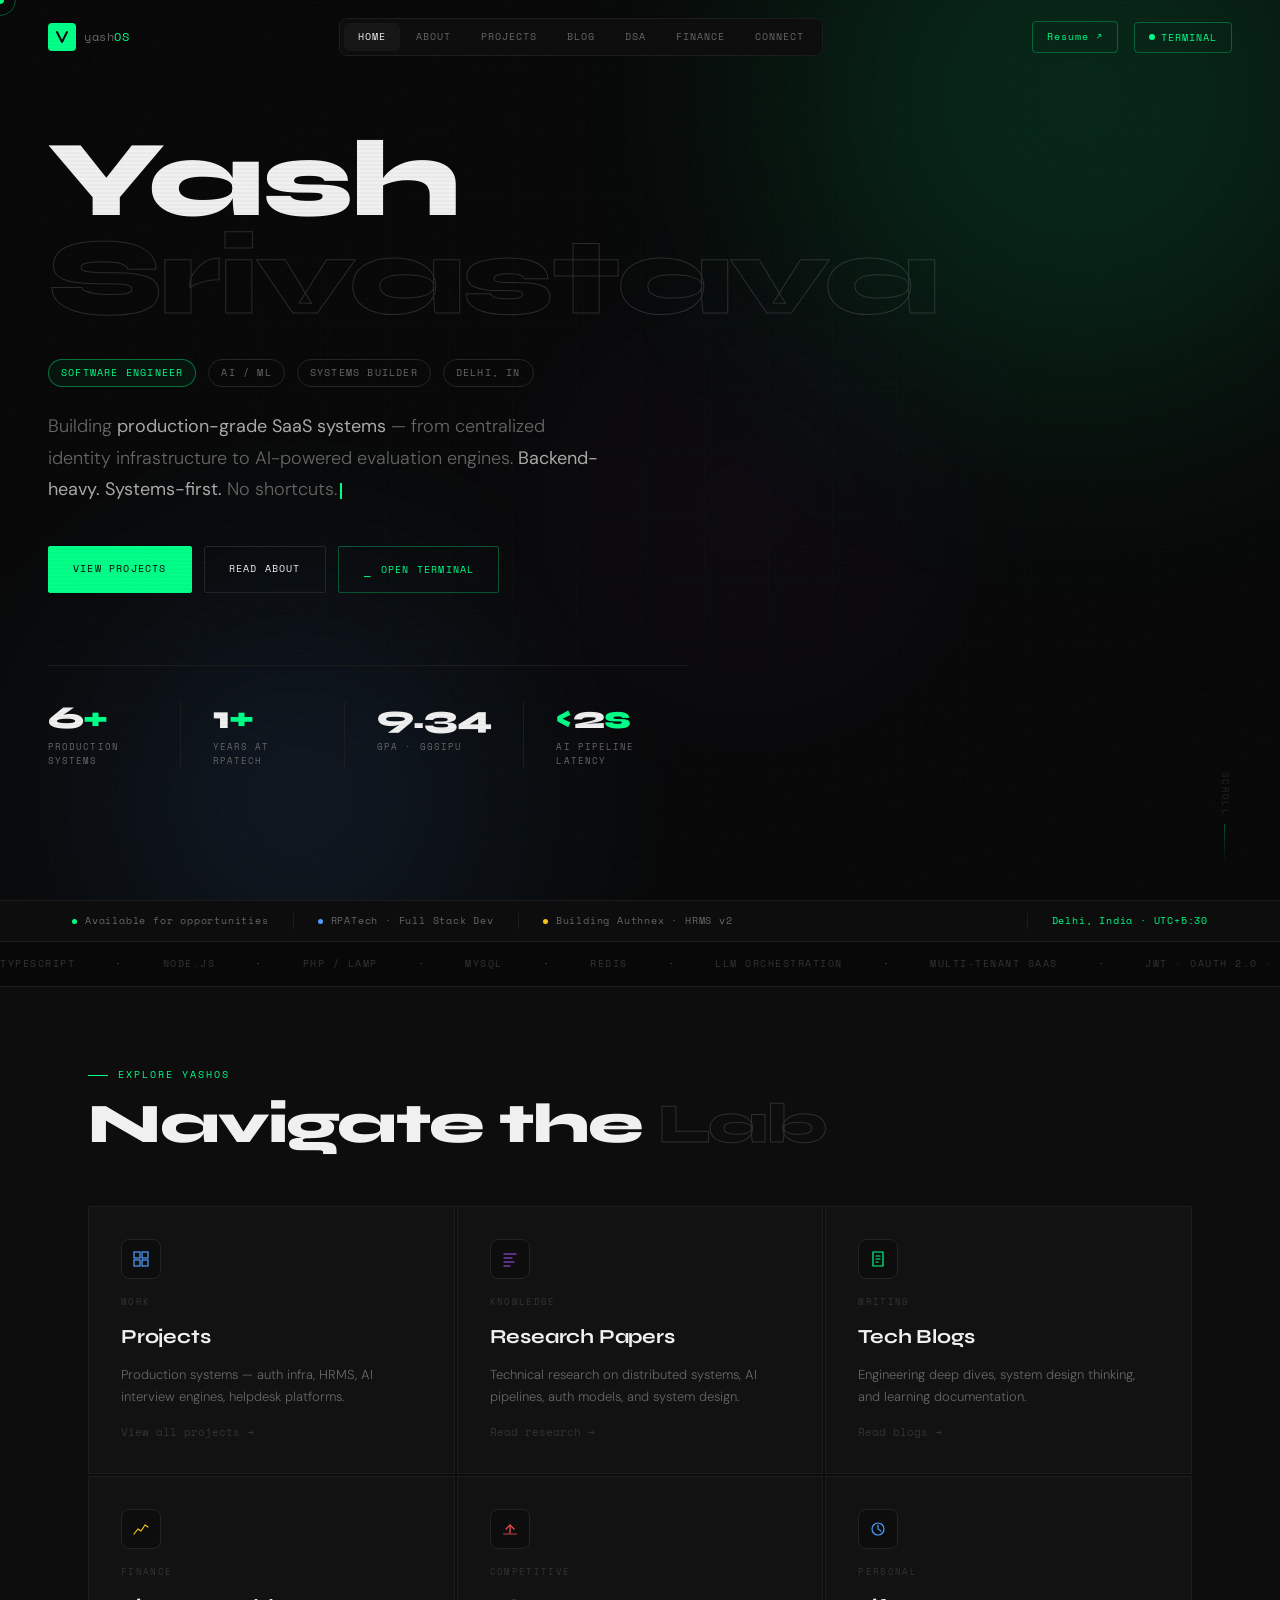
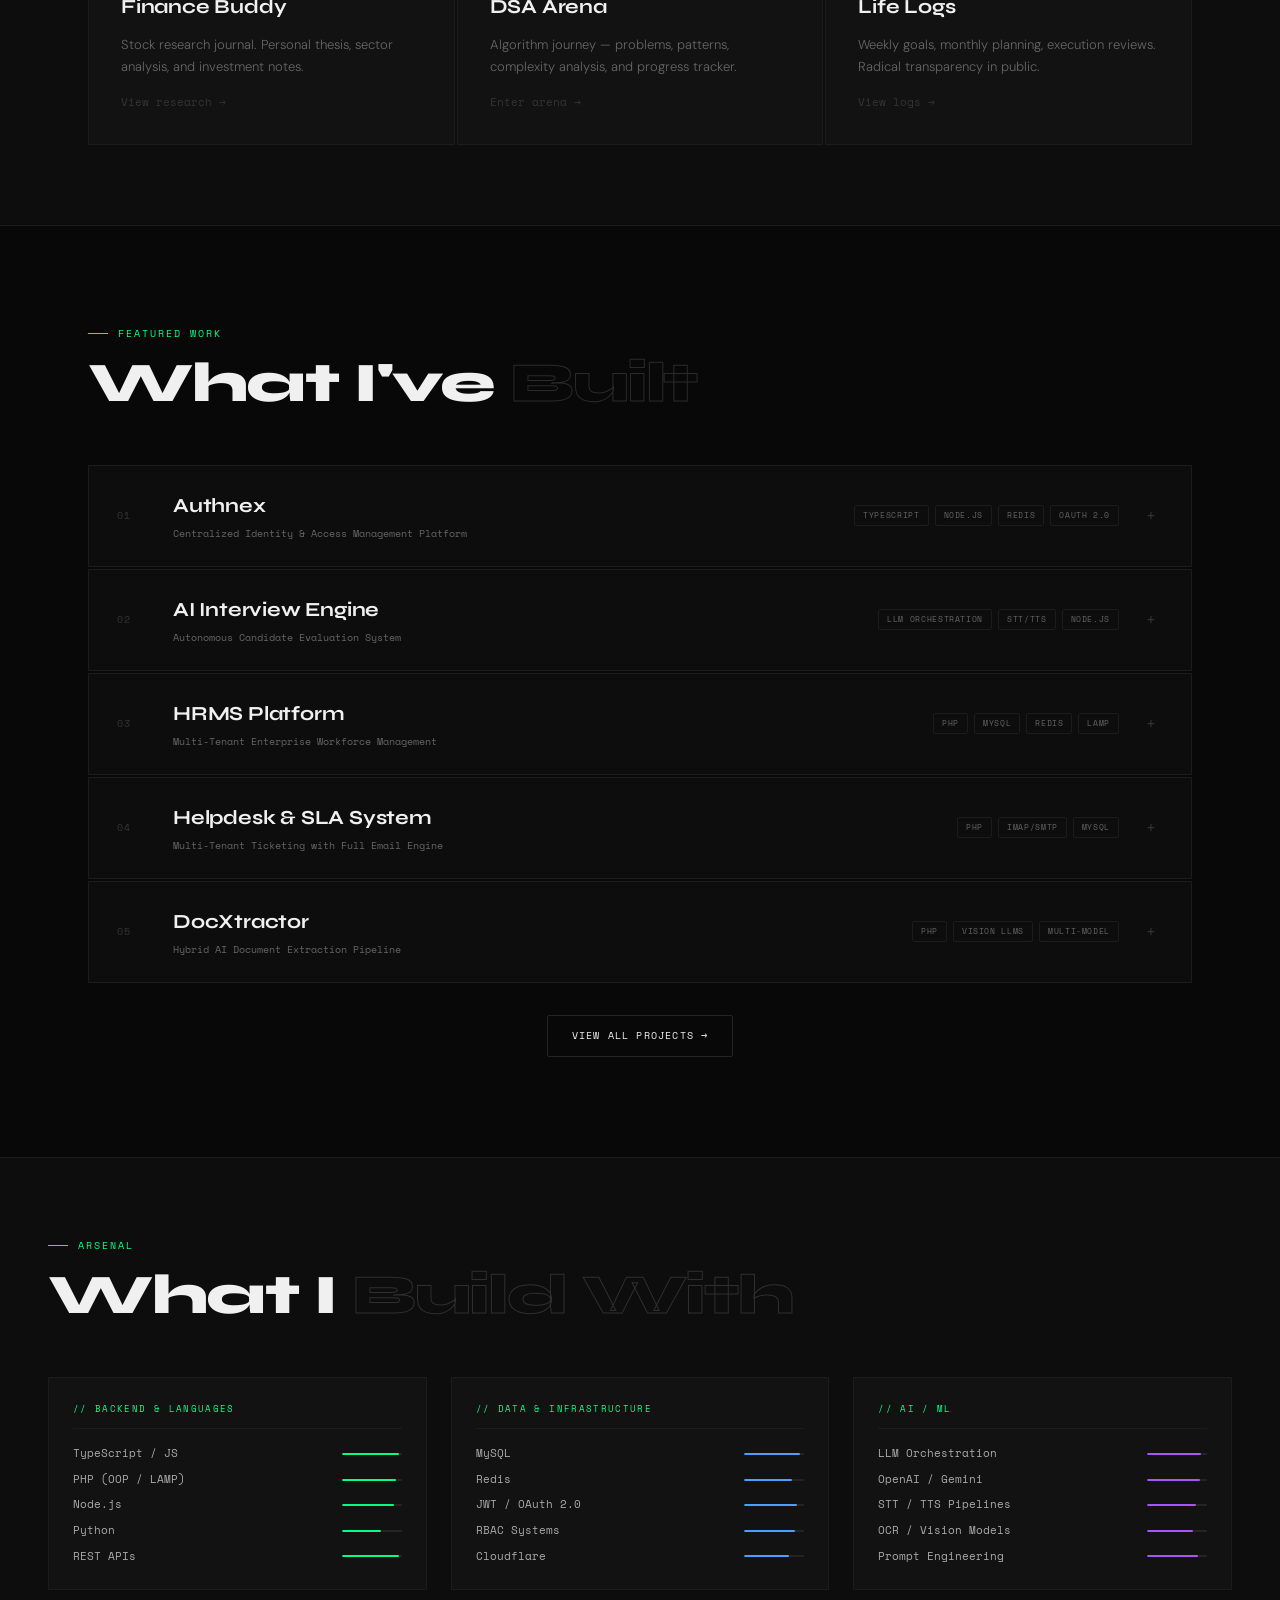
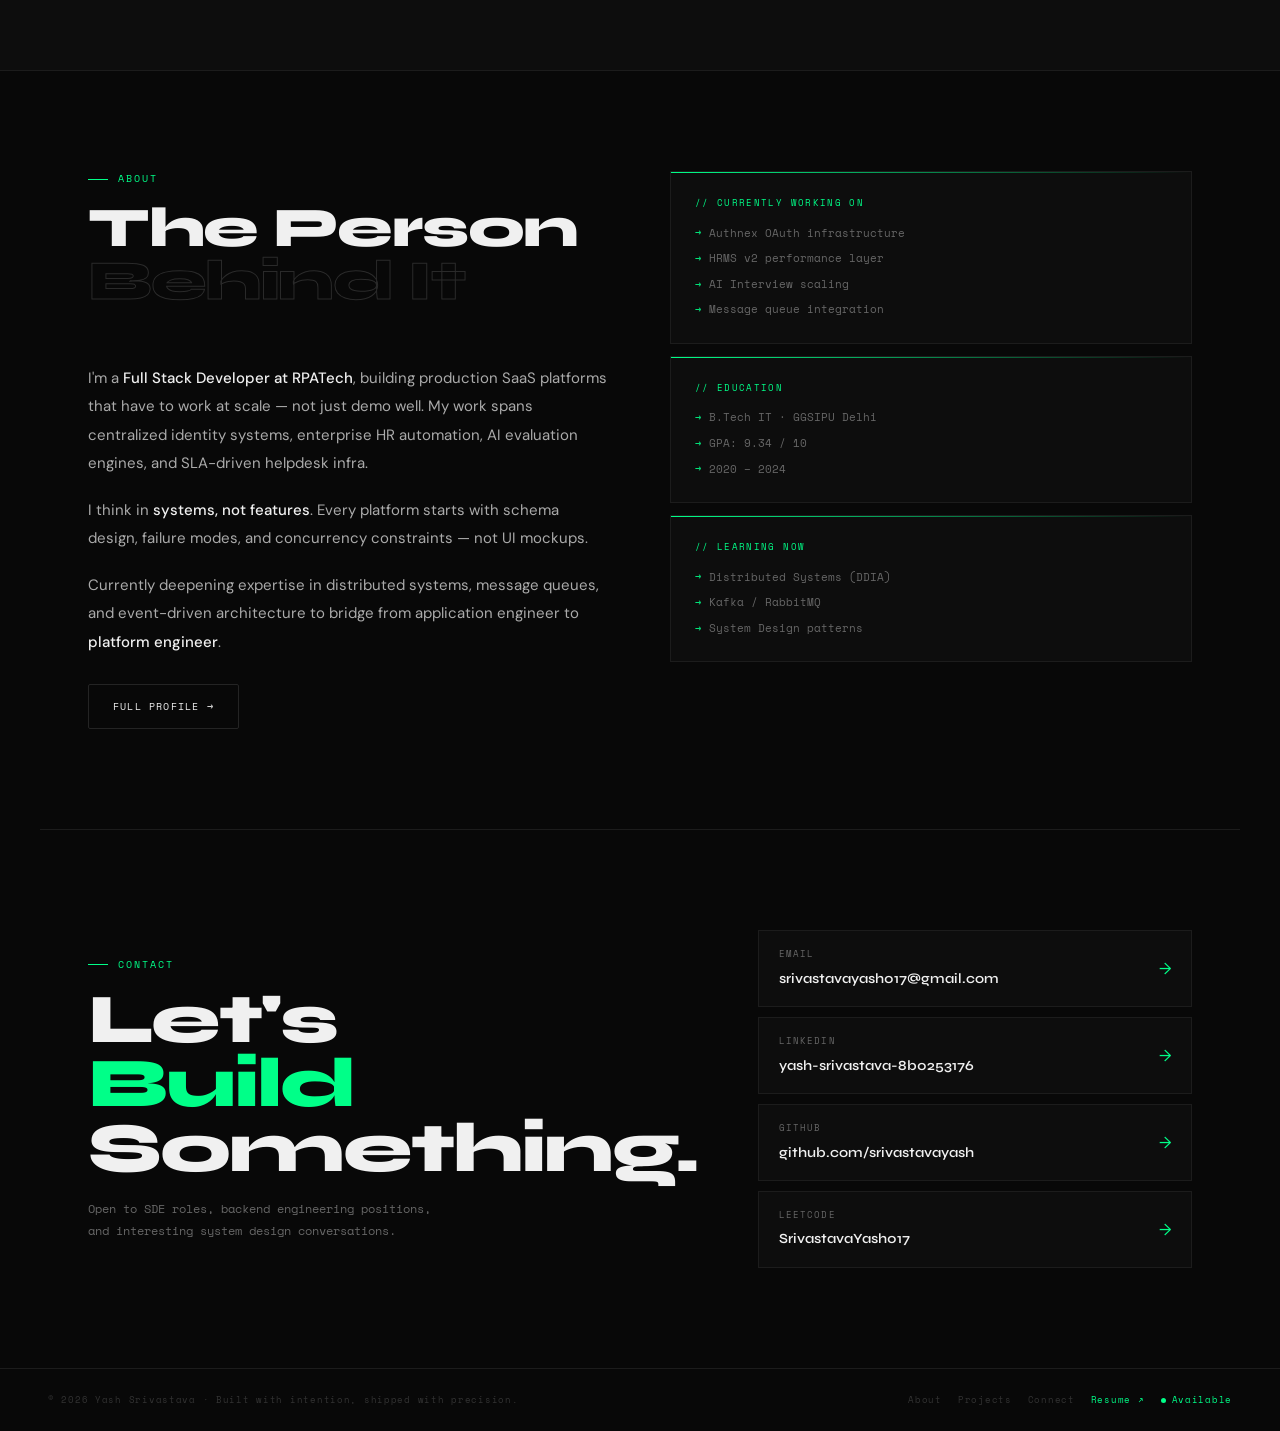
==== commit a5430dbb: "updates v2" ====
--- a/index.html
+++ b/index.html
@@ -257,6 +257,24 @@
       gap: 16px;
     }
 
+    .resume-btn {
+      font-family: var(--mono);
+      font-size: 10px;
+      color: var(--green);
+      text-decoration: none;
+      border: 1px solid rgba(0, 255, 136, .3);
+      padding: 7px 14px;
+      border-radius: 4px;
+      letter-spacing: .1em;
+      transition: all .2s;
+      white-space: nowrap;
+    }
+
+    .resume-btn:hover {
+      background: rgba(0, 255, 136, .08);
+      border-color: var(--green);
+    }
+
     .terminal-btn {
       font-family: var(--mono);
       font-size: 10px;
@@ -1796,15 +1814,14 @@
   <!-- Mobile Nav -->
   <div class="mobile-nav" id="mobile-nav">
     <button class="mobile-nav-close" onclick="closeMobileNav()">✕</button>
-    <a href="#hero" onclick="closeMobileNav()">Home</a>
-    <a href="about.php" onclick="closeMobileNav()">About</a>
-    <a href="projects.php" onclick="closeMobileNav()">Projects</a>
-    <a href="research.php" onclick="closeMobileNav()">Research</a>
-    <a href="blog.php" onclick="closeMobileNav()">Blog</a>
-    <a href="finance.php" onclick="closeMobileNav()">Finance</a>
-    <a href="dsa.php" onclick="closeMobileNav()">DSA</a>
-    <a href="lifelogs.php" onclick="closeMobileNav()">Life Logs</a>
-    <a href="connect.php" onclick="closeMobileNav()">Connect</a>
+    <a href="/" onclick="closeMobileNav()">Home</a>
+    <a href="/pages/about.html" onclick="closeMobileNav()">About</a>
+    <a href="/pages/projects.html" onclick="closeMobileNav()">Projects</a>
+    <a href="/pages/blog.html" onclick="closeMobileNav()">Blog</a>
+    <a href="/pages/dsa.html" onclick="closeMobileNav()">DSA</a>
+    <a href="/pages/finance.html" onclick="closeMobileNav()">Finance</a>
+    <a href="/pages/lifelogs.html" onclick="closeMobileNav()">Life Logs</a>
+    <a href="/pages/connect.html" onclick="closeMobileNav()">Connect</a>
   </div>
 
   <!-- ═══════════════ NAV ═══════════════ -->
@@ -1819,16 +1836,17 @@
     </a>
 
     <div class="nav-center">
-      <a href="#hero" class="active">Home</a>
-      <a href="about.php">About</a>
-      <a href="projects.php">Projects</a>
-      <a href="blog.php">Blog</a>
-      <a href="dsa.php">DSA</a>
-      <a href="finance.php">Finance</a>
-      <a href="connect.php">Connect</a>
+      <a href="/" class="active">Home</a>
+      <a href="/pages/about.html">About</a>
+      <a href="/pages/projects.html">Projects</a>
+      <a href="/pages/blog.html">Blog</a>
+      <a href="/pages/dsa.html">DSA</a>
+      <a href="/pages/finance.html">Finance</a>
+      <a href="/pages/connect.html">Connect</a>
     </div>
 
     <div class="nav-right">
+      <a href="https://drive.google.com/file/d/10lDm-uBw0VwUzHT2gi5AtJ79V8g0rTjZ/view?usp=sharing" target="_blank" rel="noopener" class="resume-btn">Resume ↗</a>
       <button class="terminal-btn" onclick="openTerminal()">
         <div class="t-dot"></div>
         Terminal
@@ -1846,14 +1864,6 @@
     <div class="hero-orb hero-orb-2"></div>
     <div class="hero-orb hero-orb-3"></div>
 
-    <div class="hero-boot" id="hero-boot">
-      <span class="boot-line"><span class="prefix">$ </span><span class="ok">▶</span> booting <span
-          style="color:var(--green)">yashOS</span> v2.0...</span>
-      <span class="boot-line"><span class="prefix"> </span><span class="ok">✓</span> loading identity...</span>
-      <span class="boot-line"><span class="prefix"> </span><span class="ok">✓</span> initializing projects...</span>
-      <span class="boot-line"><span class="prefix"> </span><span class="ok">✓</span> mounting knowledge base...</span>
-      <span class="boot-line"><span class="prefix"> </span><span class="loading">◈</span> welcome.</span>
-    </div>
 
     <h1 class="hero-name">
       Yash<br>
@@ -1875,7 +1885,7 @@
 
     <div class="hero-actions">
       <a class="btn" href="#projects-preview">View Projects</a>
-      <a class="btn ghost" href="about.php">Read About</a>
+      <a class="btn ghost" href="/pages/about.html">Read About</a>
       <button class="btn terminal-launch" onclick="openTerminal()">
         <span style="font-size:14px">_</span> Open Terminal
       </button>
@@ -1962,7 +1972,7 @@
 
       <div class="modules-grid">
 
-        <a class="module-card accent-blue reveal reveal-d1" href="projects.php">
+        <a class="module-card accent-blue reveal reveal-d1" href="/pages/projects.html">
           <div class="module-icon">
             <svg viewBox="0 0 18 18" fill="none" xmlns="http://www.w3.org/2000/svg">
               <rect x="2" y="2" width="6" height="6" stroke="#4d9eff" stroke-width="1.2" />
@@ -1978,7 +1988,7 @@
           <div class="module-arrow">View all projects →</div>
         </a>
 
-        <a class="module-card accent-purple reveal reveal-d2" href="research.php">
+        <a class="module-card accent-purple reveal reveal-d2" href="/pages/research.html">
           <div class="module-icon">
             <svg viewBox="0 0 18 18" fill="none" xmlns="http://www.w3.org/2000/svg">
               <path d="M3 4h12M3 8h8M3 12h10M3 16h6" stroke="#a855f7" stroke-width="1.2" stroke-linecap="round" />
@@ -1991,7 +2001,7 @@
           <div class="module-arrow">Read research →</div>
         </a>
 
-        <a class="module-card accent-green reveal reveal-d3" href="blog.php">
+        <a class="module-card accent-green reveal reveal-d3" href="/pages/blog.html">
           <div class="module-icon">
             <svg viewBox="0 0 18 18" fill="none" xmlns="http://www.w3.org/2000/svg">
               <path d="M4 2h10v14H4z" stroke="#00ff88" stroke-width="1.2" />
@@ -2004,7 +2014,7 @@
           <div class="module-arrow">Read blogs →</div>
         </a>
 
-        <a class="module-card accent-yellow reveal reveal-d1" href="finance.php">
+        <a class="module-card accent-yellow reveal reveal-d1" href="/pages/finance.html">
           <div class="module-icon">
             <svg viewBox="0 0 18 18" fill="none" xmlns="http://www.w3.org/2000/svg">
               <path d="M2 14L6 9L9 11L13 5L16 7" stroke="#f5c518" stroke-width="1.2" stroke-linecap="round"
@@ -2017,7 +2027,7 @@
           <div class="module-arrow">View research →</div>
         </a>
 
-        <a class="module-card accent-red reveal reveal-d2" href="dsa.php">
+        <a class="module-card accent-red reveal reveal-d2" href="/pages/dsa.html">
           <div class="module-icon">
             <svg viewBox="0 0 18 18" fill="none" xmlns="http://www.w3.org/2000/svg">
               <path d="M5 9L9 5L13 9" stroke="#ff4d4d" stroke-width="1.2" stroke-linecap="round" />
@@ -2032,7 +2042,7 @@
           <div class="module-arrow">Enter arena →</div>
         </a>
 
-        <a class="module-card accent-blue reveal reveal-d3" href="lifelogs.php">
+        <a class="module-card accent-blue reveal reveal-d3" href="/pages/lifelogs.html">
           <div class="module-icon">
             <svg viewBox="0 0 18 18" fill="none" xmlns="http://www.w3.org/2000/svg">
               <circle cx="9" cy="9" r="6" stroke="#4d9eff" stroke-width="1.2" />
@@ -2220,10 +2230,47 @@
         </div>
       </div>
 
+      <div class="project-item reveal">
+        <div class="project-header" onclick="toggleProject(this)">
+          <div class="project-num">05</div>
+          <div>
+            <div class="project-name">DocXtractor</div>
+            <div class="project-tagline">Hybrid AI Document Extraction Pipeline</div>
+          </div>
+          <div class="project-tags">
+            <span class="tag">PHP</span>
+            <span class="tag">Vision LLMs</span>
+            <span class="tag">Multi-model</span>
+          </div>
+          <div class="project-toggle">+</div>
+        </div>
+        <div class="project-body">
+          <div class="project-body-inner">
+            <ul class="project-bullets">
+              <li><strong>Multi-model abstraction layer</strong> — same plugin pattern as AI Interview engine. Runtime switching between Gemini, OpenAI, Claude, Mistral, and self-hosted vision models.</li>
+              <li><strong>Hybrid extraction pipeline</strong> — LLM semantic parsing for unstructured content + regex/rule-based deterministic validation for structured fields (invoice numbers, PAN, GSTIN).</li>
+              <li><strong>Document-type templating</strong> — documents classified on ingestion, routed to appropriate extraction prompt and validation schema. Per-template prompt tuning.</li>
+              <li><strong>Async multi-worker ingestion</strong> — bulk document uploads processed in parallel without blocking synchronous request threads.</li>
+              <li>Structured JSON output normalization at pipeline exit for reliable downstream system integration.</li>
+            </ul>
+            <div>
+              <div class="project-meta-block">
+                <div class="meta-label">Stack</div>
+                <div class="meta-value">PHP · OpenAI · Gemini<br>Claude · Mistral<br>Self-hosted Vision<br>MySQL</div>
+              </div>
+              <div class="project-meta-block">
+                <div class="meta-label">Key Design</div>
+                <div class="meta-value">Same plugin<br>abstraction as AI<br>Interview engine</div>
+              </div>
+            </div>
+          </div>
+        </div>
+      </div>
+
     </div>
 
     <div style="margin-top:32px; text-align:center;" class="reveal">
-      <a class="btn ghost" href="projects.php">View All Projects →</a>
+      <a class="btn ghost" href="/pages/projects.html">View All Projects →</a>
     </div>
   </section>
 
@@ -2338,7 +2385,7 @@
             architecture to bridge from application engineer to <strong>platform engineer</strong>.
           </p>
           <div style="margin-top:28px;">
-            <a class="btn ghost" href="about.php">Full Profile →</a>
+            <a class="btn ghost" href="/pages/about.html">Full Profile →</a>
           </div>
         </div>
       </div>
@@ -2420,12 +2467,12 @@
 
   <!-- ═══════════════ FOOTER ═══════════════ -->
   <footer>
-    <div class="footer-left">© 2025 Yash Srivastava · Built with intention, shipped with precision.</div>
+    <div class="footer-left">© 2026 Yash Srivastava · Built with intention, shipped with precision.</div>
     <div class="footer-right">
-      <a href="about.php">About</a>
-      <a href="projects.php">Projects</a>
-      <a href="blog.php">Blog</a>
-      <a href="connect.php">Connect</a>
+      <a href="/pages/about.html">About</a>
+      <a href="/pages/projects.html">Projects</a>
+      <a href="/pages/connect.html">Connect</a>
+      <a href="https://drive.google.com/file/d/10lDm-uBw0VwUzHT2gi5AtJ79V8g0rTjZ/view?usp=sharing" target="_blank" rel="noopener" style="color:var(--green)">Resume ↗</a>
       <div class="footer-status">
         <div class="status-dot"
           style="width:5px;height:5px;border-radius:50%;background:var(--green);animation:pulse-dot 2s ease-in-out infinite;">
@@ -2621,35 +2668,34 @@
       ],
 
       about: () => {
-        window.location.href = 'about.php';
+        window.location.href = '/pages/about.html';
         return [{ t: 'green', s: '  → Navigating to /about...' }];
       },
       projects: () => {
-        window.location.href = 'projects.php';
+        window.location.href = '/pages/projects.html';
         return [{ t: 'green', s: '  → Navigating to /projects...' }];
       },
       research: () => {
-        window.location.href = 'research.php';
-        return [{ t: 'green', s: '  → Navigating to /research...' }];
+        return [{ t: 'yellow', s: '  → Research page coming soon.' }];
       },
       blog: () => {
-        window.location.href = 'blog.php';
+        window.location.href = '/pages/blog.html';
         return [{ t: 'green', s: '  → Navigating to /blog...' }];
       },
       finance: () => {
-        window.location.href = 'finance.php';
+        window.location.href = '/pages/finance.html';
         return [{ t: 'green', s: '  → Navigating to /finance...' }];
       },
       dsa: () => {
-        window.location.href = 'dsa.php';
+        window.location.href = '/pages/dsa.html';
         return [{ t: 'green', s: '  → Navigating to /dsa...' }];
       },
       lifelogs: () => {
-        window.location.href = 'lifelogs.php';
+        window.location.href = '/pages/lifelogs.html';
         return [{ t: 'green', s: '  → Navigating to /lifelogs...' }];
       },
       contact: () => {
-        window.location.href = 'connect.php';
+        window.location.href = '/pages/connect.html';
         return [{ t: 'green', s: '  → Navigating to /connect...' }];
       },
 
@@ -2695,10 +2741,16 @@
         { t: 'blue', s: '  LinkedIn  → linkedin.com/in/yash-srivastava-8b0253176' },
         { t: 'blue', s: '  GitHub    → github.com/srivastavayash' },
         { t: 'yellow', s: '  LeetCode  → leetcode.com/SrivastavaYash017' },
+        { t: 'green', s: '  Resume    → drive.google.com/file/d/10lDm-uBw0VwUzHT2gi5AtJ79V8g0rTjZ' },
         { t: 'blank' },
       ],
 
       clear: () => { termBody.innerHTML = ''; return []; },
+
+      resume: () => {
+        window.open('https://drive.google.com/file/d/10lDm-uBw0VwUzHT2gi5AtJ79V8g0rTjZ/view?usp=sharing', '_blank');
+        return [{ t: 'green', s: '  → Opening resume in Google Drive...' }];
+      },
 
       exit: () => {
         setTimeout(closeTerminal, 200);
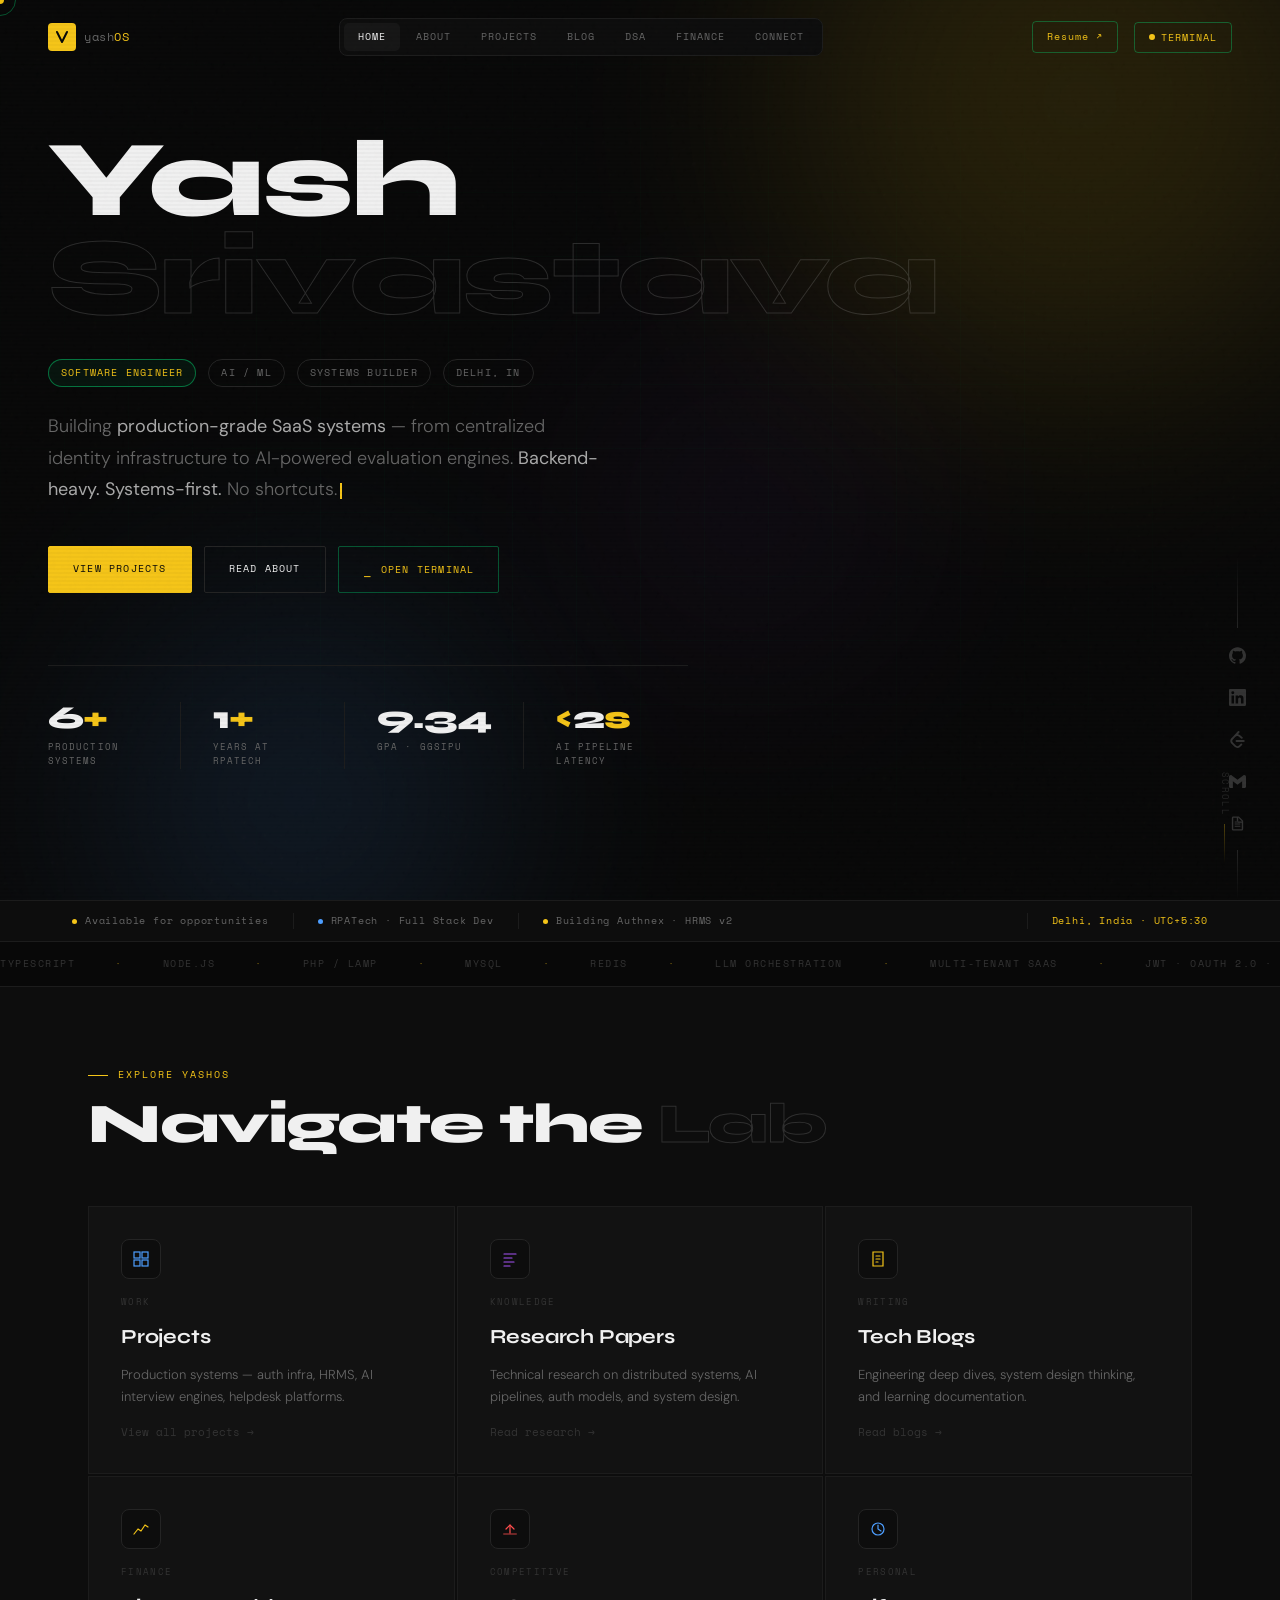
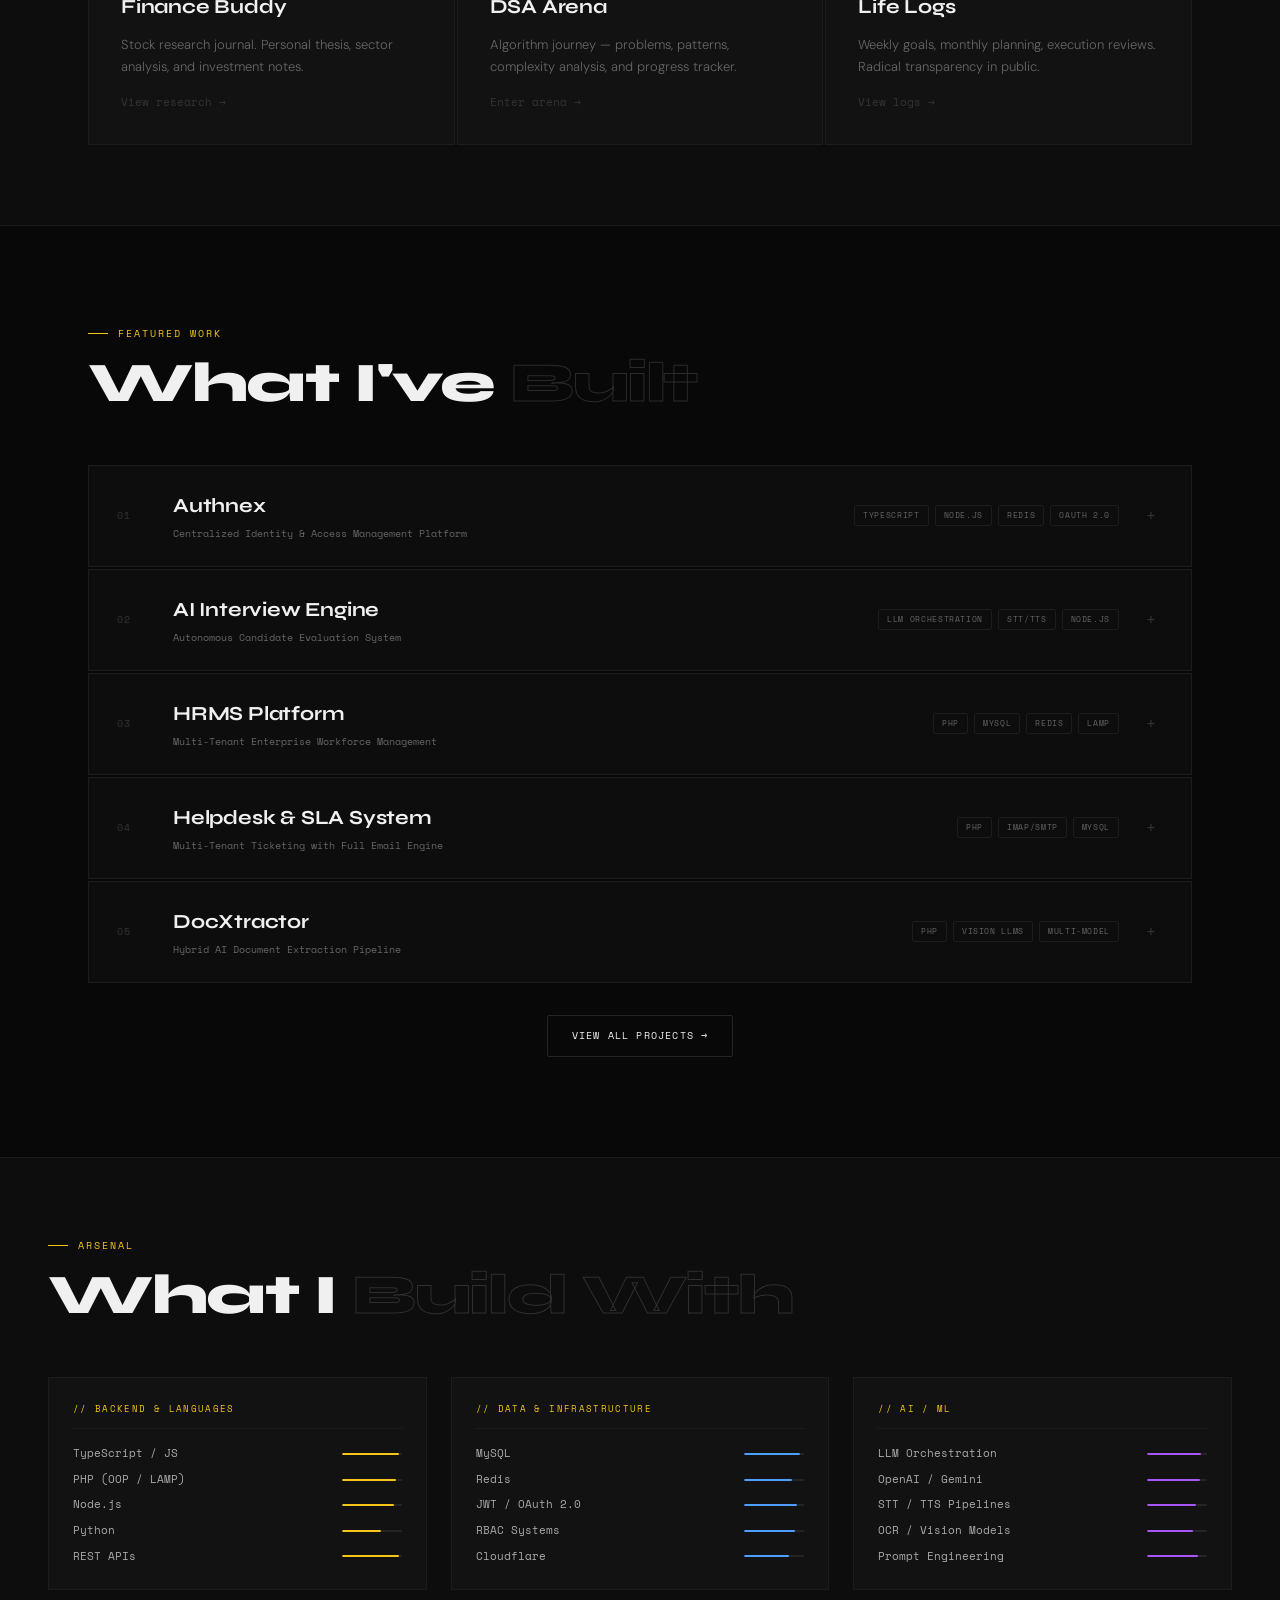
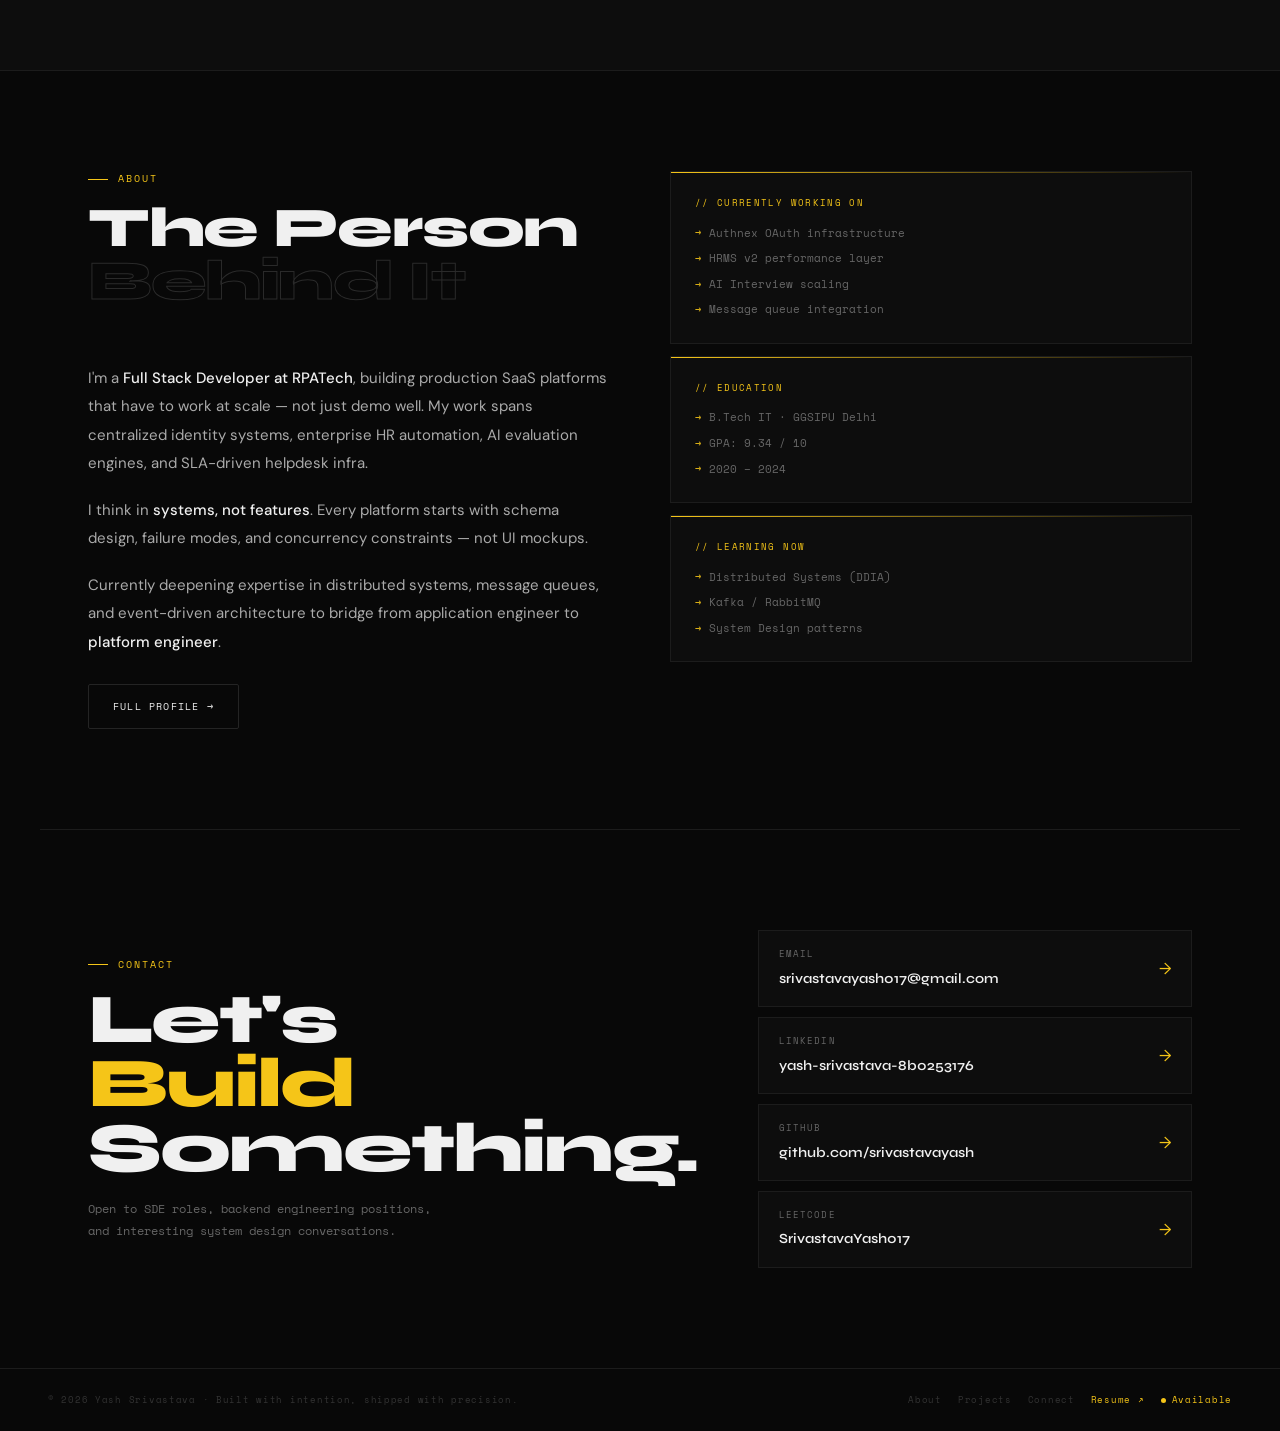
==== commit 79462e80: "Social Strip added" ====
--- a/index.html
+++ b/index.html
@@ -15,6 +15,7 @@
   <link
     href="https://fonts.googleapis.com/css2?family=Space+Mono:ital,wght@0,400;0,700;1,400&family=Syne:wght@400;500;600;700;800&family=DM+Sans:ital,opsz,wght@0,9..40,300;0,9..40,400;0,9..40,500;1,9..40,300&display=swap"
     rel="stylesheet" />
+  <link rel="stylesheet" href="/assets/css/shared.css" />
   <style>
     /* ═══════════════════════════════════════════════════════
    DESIGN TOKENS
@@ -26,9 +27,9 @@
       --bg4: #161616;
       --border: #1c1c1c;
       --border2: #242424;
-      --green: #00ff88;
-      --green2: #00cc6a;
-      --green-dim: rgba(0, 255, 136, .08);
+      --green: #f5c518;
+      --green2: #d4a017;
+      --green-dim: rgba(245, 197, 24, .08);
       --blue: #4d9eff;
       --purple: #a855f7;
       --yellow: #f5c518;
@@ -1810,6 +1811,48 @@
   <!-- Cursor -->
   <div id="cursor"></div>
   <div id="cursor-ring"></div>
+
+  <!-- ═══════════════ SOCIAL STRIP ═══════════════ -->
+  <div class="social-strip" id="social-strip">
+    <div class="social-strip-line"></div>
+
+    <!-- GitHub -->
+    <a class="social-btn" href="https://github.com/srivastavayash" target="_blank" rel="noopener" data-label="GitHub">
+      <svg viewBox="0 0 24 24" xmlns="http://www.w3.org/2000/svg">
+        <path d="M12 .297c-6.63 0-12 5.373-12 12 0 5.303 3.438 9.8 8.205 11.385.6.113.82-.258.82-.577 0-.285-.01-1.04-.015-2.04-3.338.724-4.042-1.61-4.042-1.61C4.422 18.07 3.633 17.7 3.633 17.7c-1.087-.744.084-.729.084-.729 1.205.084 1.838 1.236 1.838 1.236 1.07 1.835 2.809 1.305 3.495.998.108-.776.417-1.305.76-1.605-2.665-.3-5.466-1.332-5.466-5.93 0-1.31.465-2.38 1.235-3.22-.135-.303-.54-1.523.105-3.176 0 0 1.005-.322 3.3 1.23.96-.267 1.98-.399 3-.405 1.02.006 2.04.138 3 .405 2.28-1.552 3.285-1.23 3.285-1.23.645 1.653.24 2.873.12 3.176.765.84 1.23 1.91 1.23 3.22 0 4.61-2.805 5.625-5.475 5.92.42.36.81 1.096.81 2.22 0 1.606-.015 2.896-.015 3.286 0 .315.21.69.825.57C20.565 22.092 24 17.592 24 12.297c0-6.627-5.373-12-12-12"/>
+      </svg>
+    </a>
+
+    <!-- LinkedIn -->
+    <a class="social-btn" href="https://linkedin.com/in/yash-srivastava-8b0253176" target="_blank" rel="noopener" data-label="LinkedIn">
+      <svg viewBox="0 0 24 24" xmlns="http://www.w3.org/2000/svg">
+        <path d="M20.447 20.452h-3.554v-5.569c0-1.328-.027-3.037-1.852-3.037-1.853 0-2.136 1.445-2.136 2.939v5.667H9.351V9h3.414v1.561h.046c.477-.9 1.637-1.85 3.37-1.85 3.601 0 4.267 2.37 4.267 5.455v6.286zM5.337 7.433a2.062 2.062 0 0 1-2.063-2.065 2.064 2.064 0 1 1 2.063 2.065zm1.782 13.019H3.555V9h3.564v11.452zM22.225 0H1.771C.792 0 0 .774 0 1.729v20.542C0 23.227.792 24 1.771 24h20.451C23.2 24 24 23.227 24 22.271V1.729C24 .774 23.2 0 22.222 0h.003z"/>
+      </svg>
+    </a>
+
+    <!-- LeetCode -->
+    <a class="social-btn" href="https://leetcode.com/SrivastavaYash017" target="_blank" rel="noopener" data-label="LeetCode">
+      <svg viewBox="0 0 24 24" xmlns="http://www.w3.org/2000/svg">
+        <path d="M13.483 0a1.374 1.374 0 0 0-.961.438L7.116 6.226l-3.854 4.126a5.266 5.266 0 0 0-1.209 2.104 5.35 5.35 0 0 0-.125.513 5.527 5.527 0 0 0 .062 2.362 5.83 5.83 0 0 0 .349 1.017 5.938 5.938 0 0 0 1.271 1.818l4.277 4.193.039.038c2.248 2.165 5.852 2.133 8.063-.074l2.396-2.392c.54-.54.54-1.414.003-1.955a1.378 1.378 0 0 0-1.951-.003l-2.396 2.392a3.021 3.021 0 0 1-4.205.038l-.02-.019-4.276-4.193c-.652-.64-.972-1.469-.948-2.263a2.68 2.68 0 0 1 .066-.523 2.545 2.545 0 0 1 .619-1.164L9.13 8.114c1.058-1.134 3.204-1.27 4.43-.278l3.501 2.831c.593.48 1.461.387 1.94-.207a1.384 1.384 0 0 0-.207-1.943l-3.5-2.831c-.8-.647-1.766-1.045-2.774-1.202l2.015-2.158A1.384 1.384 0 0 0 13.483 0zm-2.866 12.815a1.38 1.38 0 0 0-1.38 1.382 1.38 1.38 0 0 0 1.38 1.382H20.79a1.38 1.38 0 0 0 1.38-1.382 1.38 1.38 0 0 0-1.38-1.382z"/>
+      </svg>
+    </a>
+
+    <!-- Email -->
+    <a class="social-btn" href="mailto:srivastavayash017@gmail.com" data-label="Email">
+      <svg viewBox="0 0 24 24" xmlns="http://www.w3.org/2000/svg">
+        <path d="M24 5.457v13.909c0 .904-.732 1.636-1.636 1.636h-3.819V11.73L12 16.64l-6.545-4.91v9.273H1.636A1.636 1.636 0 0 1 0 19.366V5.457c0-2.023 2.309-3.178 3.927-1.964L5.455 4.64 12 9.548l6.545-4.909 1.528-1.145C21.69 2.28 24 3.434 24 5.457z"/>
+      </svg>
+    </a>
+
+    <!-- Resume -->
+    <a class="social-btn" href="https://drive.google.com/file/d/10lDm-uBw0VwUzHT2gi5AtJ79V8g0rTjZ/view?usp=sharing" target="_blank" rel="noopener" data-label="Resume">
+      <svg viewBox="0 0 24 24" xmlns="http://www.w3.org/2000/svg">
+        <path d="M14 2H6a2 2 0 0 0-2 2v16a2 2 0 0 0 2 2h12a2 2 0 0 0 2-2V8l-6-6zm-1 1.5L18.5 9H13V3.5zM6 20V4h5v7h7v9H6zm2-5h8v1.5H8V15zm0-3h8v1.5H8V12zm0-3h4v1.5H8V9z"/>
+      </svg>
+    </a>
+
+    <div class="social-strip-bottom-line"></div>
+  </div>
 
   <!-- Mobile Nav -->
   <div class="mobile-nav" id="mobile-nav">
@@ -2004,8 +2047,8 @@
         <a class="module-card accent-green reveal reveal-d3" href="/pages/blog.html">
           <div class="module-icon">
             <svg viewBox="0 0 18 18" fill="none" xmlns="http://www.w3.org/2000/svg">
-              <path d="M4 2h10v14H4z" stroke="#00ff88" stroke-width="1.2" />
-              <path d="M7 6h4M7 9h4M7 12h2" stroke="#00ff88" stroke-width="1.2" stroke-linecap="round" />
+              <path d="M4 2h10v14H4z" stroke="#f5c518" stroke-width="1.2" />
+              <path d="M7 6h4M7 9h4M7 12h2" stroke="#f5c518" stroke-width="1.2" stroke-linecap="round" />
             </svg>
           </div>
           <div class="module-label">Writing</div>
--- a/assets/css/shared.css
+++ b/assets/css/shared.css
@@ -0,0 +1,1214 @@
+/* ═══════════════════════════════════════════════════════
+   yashOS — Shared Design System
+   shared.css · All pages import this
+═══════════════════════════════════════════════════════ */
+
+@import url('https://fonts.googleapis.com/css2?family=Space+Mono:ital,wght@0,400;0,700;1,400&family=Syne:wght@400;500;600;700;800&family=DM+Sans:ital,opsz,wght@0,9..40,300;0,9..40,400;0,9..40,500;1,9..40,300&display=swap');
+
+/* ── TOKENS ── */
+:root {
+    --bg: #080808;
+    --bg2: #0d0d0d;
+    --bg3: #121212;
+    --bg4: #161616;
+    --border: #1c1c1c;
+    --border2: #242424;
+    --green: #f5c518;
+    --green2: #d4a017;
+    --green-dim: rgba(245, 197, 24, .08);
+    --blue: #4d9eff;
+    --purple: #a855f7;
+    --yellow: #f5c518;
+    --red: #ff4d4d;
+    --white: #f0f0f0;
+    --gray1: #aaa;
+    --gray2: #666;
+    --gray3: #333;
+    --mono: 'Space Mono', monospace;
+    --sans: 'DM Sans', sans-serif;
+    --display: 'Syne', sans-serif;
+}
+
+/* ── RESET ── */
+*,
+*::before,
+*::after {
+    box-sizing: border-box;
+    margin: 0;
+    padding: 0;
+}
+
+html {
+    scroll-behavior: smooth;
+}
+
+body {
+    background: var(--bg);
+    color: var(--white);
+    font-family: var(--sans);
+    overflow-x: hidden;
+    cursor: none;
+    line-height: 1.6;
+}
+
+::selection {
+    background: rgba(245, 197, 24, .2);
+    color: var(--green);
+}
+
+::-webkit-scrollbar {
+    width: 4px;
+}
+
+::-webkit-scrollbar-track {
+    background: var(--bg);
+}
+
+::-webkit-scrollbar-thumb {
+    background: var(--gray3);
+    border-radius: 2px;
+}
+
+::-webkit-scrollbar-thumb:hover {
+    background: var(--green);
+}
+
+/* ── CURSOR ── */
+#cursor {
+    position: fixed;
+    width: 8px;
+    height: 8px;
+    background: var(--green);
+    border-radius: 50%;
+    pointer-events: none;
+    z-index: 99999;
+    transform: translate(-50%, -50%);
+    transition: width .12s, height .12s;
+    mix-blend-mode: difference;
+}
+
+#cursor-ring {
+    position: fixed;
+    width: 32px;
+    height: 32px;
+    border: 1px solid rgba(245, 197, 24, .3);
+    border-radius: 50%;
+    pointer-events: none;
+    z-index: 99998;
+    transform: translate(-50%, -50%);
+    transition: width .18s, height .18s, border-color .2s;
+}
+
+#cursor.hover {
+    width: 14px;
+    height: 14px;
+}
+
+#cursor-ring.hover {
+    width: 48px;
+    height: 48px;
+    border-color: rgba(245, 197, 24, .5);
+}
+
+/* ── OVERLAYS ── */
+.noise-overlay {
+    position: fixed;
+    inset: 0;
+    pointer-events: none;
+    z-index: 9990;
+    opacity: .5;
+    background-image: url("data:image/svg+xml,%3Csvg viewBox='0 0 200 200' xmlns='http://www.w3.org/2000/svg'%3E%3Cfilter id='n'%3E%3CfeTurbulence type='fractalNoise' baseFrequency='0.85' numOctaves='4' stitchTiles='stitch'/%3E%3C/filter%3E%3Crect width='100%25' height='100%25' filter='url(%23n)' opacity='0.035'/%3E%3C/svg%3E");
+}
+
+.scan-overlay {
+    position: fixed;
+    inset: 0;
+    pointer-events: none;
+    z-index: 9989;
+    background: repeating-linear-gradient(0deg, transparent, transparent 2px, rgba(0, 0, 0, .025) 2px, rgba(0, 0, 0, .025) 4px);
+}
+
+#scroll-progress {
+    position: fixed;
+    top: 0;
+    left: 0;
+    height: 2px;
+    background: linear-gradient(90deg, var(--green), var(--blue));
+    z-index: 9995;
+    width: 0%;
+    transition: width .1s;
+}
+
+/* ── NAV ── */
+nav {
+    position: fixed;
+    top: 0;
+    left: 0;
+    right: 0;
+    z-index: 1000;
+    display: flex;
+    justify-content: space-between;
+    align-items: center;
+    padding: 18px 48px;
+    transition: all .3s;
+}
+
+nav.scrolled {
+    background: rgba(8, 8, 8, .92);
+    backdrop-filter: blur(20px);
+    border-bottom: 1px solid var(--border);
+}
+
+.nav-logo {
+    font-family: var(--mono);
+    font-size: 12px;
+    color: var(--white);
+    text-decoration: none;
+    display: flex;
+    align-items: center;
+    gap: 8px;
+}
+
+.nav-logo-icon {
+    width: 28px;
+    height: 28px;
+    background: var(--green);
+    display: flex;
+    align-items: center;
+    justify-content: center;
+    border-radius: 4px;
+}
+
+.nav-logo-icon svg {
+    width: 14px;
+    height: 14px;
+}
+
+.nav-logo-text {
+    color: var(--gray2);
+}
+
+.nav-logo-text span {
+    color: var(--green);
+}
+
+.nav-center {
+    display: flex;
+    gap: 2px;
+    background: var(--bg2);
+    border: 1px solid var(--border);
+    padding: 4px;
+    border-radius: 8px;
+}
+
+.nav-center a {
+    font-family: var(--mono);
+    font-size: 10px;
+    color: var(--gray2);
+    text-decoration: none;
+    letter-spacing: .1em;
+    text-transform: uppercase;
+    padding: 6px 14px;
+    border-radius: 5px;
+    transition: all .2s;
+}
+
+.nav-center a:hover,
+.nav-center a.active {
+    color: var(--white);
+    background: var(--bg4);
+}
+
+.nav-right {
+    display: flex;
+    align-items: center;
+    gap: 16px;
+}
+
+.terminal-btn {
+    font-family: var(--mono);
+    font-size: 10px;
+    color: var(--green);
+    background: transparent;
+    border: 1px solid rgba(245, 197, 24, .3);
+    padding: 7px 14px;
+    cursor: pointer;
+    letter-spacing: .1em;
+    text-transform: uppercase;
+    transition: all .2s;
+    display: flex;
+    align-items: center;
+    gap: 6px;
+    border-radius: 4px;
+}
+
+.terminal-btn:hover {
+    background: var(--green-dim);
+    border-color: var(--green);
+}
+
+.terminal-btn .t-dot {
+    width: 6px;
+    height: 6px;
+    background: var(--green);
+    border-radius: 50%;
+    animation: pulse-dot 2s ease-in-out infinite;
+}
+
+.nav-mobile-btn {
+    display: none;
+    background: none;
+    border: none;
+    cursor: pointer;
+    flex-direction: column;
+    gap: 5px;
+    padding: 4px;
+}
+
+.nav-mobile-btn span {
+    display: block;
+    width: 22px;
+    height: 1px;
+    background: var(--gray2);
+    transition: all .3s;
+}
+
+/* ── MOBILE NAV ── */
+.mobile-nav {
+    display: none;
+    position: fixed;
+    inset: 0;
+    background: var(--bg2);
+    z-index: 999;
+    flex-direction: column;
+    align-items: center;
+    justify-content: center;
+    gap: 8px;
+}
+
+.mobile-nav.active {
+    display: flex;
+}
+
+.mobile-nav a {
+    font-family: var(--display);
+    font-size: 32px;
+    font-weight: 800;
+    color: var(--white);
+    text-decoration: none;
+    letter-spacing: -.02em;
+    padding: 8px 0;
+    transition: color .2s;
+}
+
+.mobile-nav a:hover {
+    color: var(--green);
+}
+
+.mobile-nav-close {
+    position: absolute;
+    top: 20px;
+    right: 24px;
+    background: none;
+    border: none;
+    color: var(--gray2);
+    font-size: 24px;
+    cursor: pointer;
+}
+
+/* ── FOOTER ── */
+footer {
+    border-top: 1px solid var(--border);
+    padding: 24px 48px;
+    display: flex;
+    justify-content: space-between;
+    align-items: center;
+}
+
+.footer-left {
+    font-family: var(--mono);
+    font-size: 9px;
+    color: var(--gray3);
+    letter-spacing: .08em;
+}
+
+.footer-right {
+    font-family: var(--mono);
+    font-size: 9px;
+    color: var(--gray3);
+    letter-spacing: .08em;
+    display: flex;
+    align-items: center;
+    gap: 16px;
+}
+
+.footer-right a {
+    color: var(--gray3);
+    text-decoration: none;
+    transition: color .2s;
+}
+
+.footer-right a:hover {
+    color: var(--green);
+}
+
+.footer-status {
+    display: flex;
+    align-items: center;
+    gap: 6px;
+    color: var(--green);
+}
+
+/* ── PAGE HERO ── */
+.page-hero {
+    padding: 160px 48px 80px;
+    position: relative;
+    overflow: hidden;
+    border-bottom: 1px solid var(--border);
+}
+
+.page-hero-grid {
+    position: absolute;
+    inset: 0;
+    background-image:
+        linear-gradient(rgba(245, 197, 24, .015) 1px, transparent 1px),
+        linear-gradient(90deg, rgba(245, 197, 24, .015) 1px, transparent 1px);
+    background-size: 64px 64px;
+    mask-image: radial-gradient(ellipse 100% 100% at 0% 0%, black 20%, transparent 70%);
+    pointer-events: none;
+}
+
+.page-hero-orb {
+    position: absolute;
+    border-radius: 50%;
+    filter: blur(100px);
+    pointer-events: none;
+    opacity: .1;
+}
+
+.eyebrow {
+    font-family: var(--mono);
+    font-size: 10px;
+    color: var(--green);
+    letter-spacing: .2em;
+    text-transform: uppercase;
+    margin-bottom: 14px;
+    display: flex;
+    align-items: center;
+    gap: 10px;
+}
+
+.eyebrow::before {
+    content: '';
+    width: 20px;
+    height: 1px;
+    background: var(--green);
+    display: inline-block;
+}
+
+.page-title {
+    font-family: var(--display);
+    font-weight: 800;
+    font-size: clamp(40px, 7vw, 96px);
+    line-height: .9;
+    letter-spacing: -.025em;
+}
+
+.page-title .ghost {
+    color: transparent;
+    -webkit-text-stroke: 1px rgba(240, 240, 240, .15);
+}
+
+.page-subtitle {
+    font-size: 15px;
+    color: var(--gray2);
+    margin-top: 20px;
+    max-width: 520px;
+    line-height: 1.75;
+    font-family: var(--mono);
+}
+
+/* ── SECTION ── */
+.section {
+    padding: 80px 48px;
+    max-width: 1200px;
+    margin: 0 auto;
+}
+
+.section-full {
+    padding: 80px 48px;
+}
+
+.section-heading {
+    font-family: var(--display);
+    font-weight: 800;
+    font-size: clamp(24px, 3.5vw, 44px);
+    line-height: .95;
+    letter-spacing: -.025em;
+    margin-bottom: 40px;
+}
+
+.section-heading .ghost {
+    color: transparent;
+    -webkit-text-stroke: 1px rgba(240, 240, 240, .15);
+}
+
+/* ── BUTTONS ── */
+.btn {
+    font-family: var(--mono);
+    font-size: 10px;
+    letter-spacing: .12em;
+    text-transform: uppercase;
+    text-decoration: none;
+    padding: 11px 22px;
+    border: 1px solid var(--green);
+    color: var(--bg);
+    background: var(--green);
+    cursor: pointer;
+    transition: all .2s;
+    border-radius: 2px;
+    display: inline-flex;
+    align-items: center;
+    gap: 8px;
+}
+
+.btn:hover {
+    background: var(--green2);
+    transform: translateY(-2px);
+    box-shadow: 0 8px 24px rgba(245, 197, 24, .2);
+}
+
+.btn.ghost {
+    background: transparent;
+    color: var(--white);
+    border-color: var(--border2);
+}
+
+.btn.ghost:hover {
+    border-color: var(--white);
+    background: rgba(255, 255, 255, .04);
+    transform: translateY(-2px);
+}
+
+.btn.sm {
+    padding: 8px 16px;
+    font-size: 9px;
+}
+
+/* ── CARDS ── */
+.card {
+    background: var(--bg2);
+    border: 1px solid var(--border);
+    padding: 28px;
+    position: relative;
+    overflow: hidden;
+    transition: border-color .25s, transform .25s;
+}
+
+.card:hover {
+    border-color: var(--border2);
+    transform: translateY(-2px);
+}
+
+.card-accent-line {
+    position: absolute;
+    top: 0;
+    left: 0;
+    right: 0;
+    height: 2px;
+    background: var(--card-accent, var(--green));
+    transform: scaleX(0);
+    transform-origin: left;
+    transition: transform .3s;
+}
+
+.card:hover .card-accent-line {
+    transform: scaleX(1);
+}
+
+.card-label {
+    font-family: var(--mono);
+    font-size: 9px;
+    color: var(--green);
+    letter-spacing: .15em;
+    text-transform: uppercase;
+    margin-bottom: 12px;
+}
+
+/* ── TAGS ── */
+.tag {
+    font-family: var(--mono);
+    font-size: 8px;
+    letter-spacing: .08em;
+    text-transform: uppercase;
+    padding: 3px 8px;
+    border: 1px solid var(--border);
+    color: var(--gray2);
+    border-radius: 2px;
+    display: inline-block;
+}
+
+.tag.green {
+    border-color: rgba(245, 197, 24, .3);
+    color: var(--green);
+    background: rgba(245, 197, 24, .05);
+}
+
+.tag.blue {
+    border-color: rgba(77, 158, 255, .3);
+    color: var(--blue);
+    background: rgba(77, 158, 255, .05);
+}
+
+.tag.yellow {
+    border-color: rgba(245, 197, 24, .3);
+    color: var(--yellow);
+    background: rgba(245, 197, 24, .05);
+}
+
+.tag.red {
+    border-color: rgba(255, 77, 77, .3);
+    color: var(--red);
+    background: rgba(255, 77, 77, .05);
+}
+
+.tag.purple {
+    border-color: rgba(168, 85, 247, .3);
+    color: var(--purple);
+    background: rgba(168, 85, 247, .05);
+}
+
+/* ── TERMINAL ── */
+#terminal-overlay {
+    position: fixed;
+    inset: 0;
+    z-index: 9000;
+    background: rgba(0, 0, 0, .85);
+    backdrop-filter: blur(8px);
+    display: flex;
+    align-items: center;
+    justify-content: center;
+    opacity: 0;
+    pointer-events: none;
+    transition: opacity .3s;
+}
+
+#terminal-overlay.active {
+    opacity: 1;
+    pointer-events: all;
+}
+
+.terminal-window {
+    width: min(780px, 94vw);
+    height: min(540px, 80vh);
+    background: #0a0a0a;
+    border: 1px solid rgba(245, 197, 24, .3);
+    border-radius: 8px;
+    overflow: hidden;
+    display: flex;
+    flex-direction: column;
+    box-shadow: 0 0 80px rgba(245, 197, 24, .08), 0 40px 120px rgba(0, 0, 0, .8);
+    transform: scale(.95) translateY(20px);
+    transition: transform .35s cubic-bezier(.34, 1.56, .64, 1), opacity .3s;
+    opacity: 0;
+}
+
+#terminal-overlay.active .terminal-window {
+    transform: scale(1) translateY(0);
+    opacity: 1;
+}
+
+.terminal-titlebar {
+    background: #111;
+    border-bottom: 1px solid var(--border);
+    padding: 12px 16px;
+    display: flex;
+    align-items: center;
+    gap: 12px;
+    flex-shrink: 0;
+}
+
+.t-dots {
+    display: flex;
+    gap: 7px;
+}
+
+.t-dot-btn {
+    width: 11px;
+    height: 11px;
+    border-radius: 50%;
+    cursor: pointer;
+    transition: opacity .2s;
+}
+
+.t-dot-btn:hover {
+    opacity: .7;
+}
+
+.t-dot-btn.red {
+    background: #ff5f56;
+}
+
+.t-dot-btn.yellow {
+    background: #ffbd2e;
+}
+
+.t-dot-btn.green {
+    background: #27c93f;
+}
+
+.t-title {
+    flex: 1;
+    text-align: center;
+    font-family: var(--mono);
+    font-size: 10px;
+    color: var(--gray2);
+    letter-spacing: .1em;
+}
+
+.t-version {
+    font-family: var(--mono);
+    font-size: 9px;
+    color: var(--gray3);
+}
+
+.terminal-body {
+    flex: 1;
+    overflow-y: auto;
+    padding: 20px;
+    display: flex;
+    flex-direction: column;
+    gap: 4px;
+    scrollbar-width: thin;
+    scrollbar-color: var(--border) transparent;
+}
+
+.t-line {
+    font-family: var(--mono);
+    font-size: 12px;
+    line-height: 1.8;
+    white-space: pre-wrap;
+    word-break: break-word;
+}
+
+.t-line.prompt {
+    color: var(--white);
+}
+
+.t-line.prompt .t-user {
+    color: var(--green);
+}
+
+.t-line.prompt .t-at {
+    color: var(--gray3);
+}
+
+.t-line.prompt .t-dir {
+    color: var(--blue);
+}
+
+.t-line.output {
+    color: var(--gray2);
+}
+
+.t-line.output.green {
+    color: var(--green);
+}
+
+.t-line.output.yellow {
+    color: var(--yellow);
+}
+
+.t-line.output.blue {
+    color: var(--blue);
+}
+
+.t-line.output.red {
+    color: var(--red);
+}
+
+.t-line.output.dim {
+    color: var(--gray3);
+}
+
+.t-line.output.bold {
+    color: var(--white);
+    font-weight: 700;
+}
+
+.t-line.blank {
+    height: 6px;
+}
+
+.terminal-input-row {
+    display: flex;
+    align-items: center;
+    gap: 8px;
+    padding: 12px 20px;
+    border-top: 1px solid var(--border);
+    background: #0a0a0a;
+    flex-shrink: 0;
+}
+
+.t-prompt-label {
+    font-family: var(--mono);
+    font-size: 12px;
+    white-space: nowrap;
+    flex-shrink: 0;
+}
+
+.t-prompt-label .t-user {
+    color: var(--green);
+}
+
+.t-prompt-label .t-at {
+    color: var(--gray3);
+}
+
+.t-prompt-label .t-dir {
+    color: var(--blue);
+}
+
+.t-prompt-label .t-arrow {
+    color: var(--green);
+}
+
+#terminal-input {
+    flex: 1;
+    background: transparent;
+    border: none;
+    outline: none;
+    font-family: var(--mono);
+    font-size: 12px;
+    color: var(--white);
+    caret-color: var(--green);
+}
+
+/* ── REVEAL ── */
+.reveal {
+    opacity: 0;
+    transform: translateY(24px);
+    transition: opacity .7s ease, transform .7s ease;
+}
+
+.reveal.visible {
+    opacity: 1;
+    transform: translateY(0);
+}
+
+.reveal-d1 {
+    transition-delay: .1s;
+}
+
+.reveal-d2 {
+    transition-delay: .2s;
+}
+
+.reveal-d3 {
+    transition-delay: .3s;
+}
+
+.reveal-d4 {
+    transition-delay: .4s;
+}
+
+.reveal-d5 {
+    transition-delay: .5s;
+}
+
+/* ── UTILS ── */
+.cursor-blink {
+    display: inline-block;
+    width: 2px;
+    height: .9em;
+    background: var(--green);
+    margin-left: 3px;
+    vertical-align: middle;
+    animation: blink 1s step-end infinite;
+}
+
+.divider {
+    height: 1px;
+    background: var(--border);
+    margin: 40px 0;
+}
+
+.mono {
+    font-family: var(--mono);
+}
+
+.text-green {
+    color: var(--green);
+}
+
+.text-blue {
+    color: var(--blue);
+}
+
+.text-yellow {
+    color: var(--yellow);
+}
+
+.text-red {
+    color: var(--red);
+}
+
+.text-purple {
+    color: var(--purple);
+}
+
+.text-muted {
+    color: var(--gray2);
+}
+
+.text-dim {
+    color: var(--gray3);
+}
+
+/* ── ANIMATIONS ── */
+@keyframes fadeUp {
+    to {
+        opacity: 1;
+        transform: translateY(0);
+    }
+}
+
+@keyframes blink {
+
+    0%,
+    100% {
+        opacity: 1;
+    }
+
+    50% {
+        opacity: 0;
+    }
+}
+
+@keyframes pulse-dot {
+
+    0%,
+    100% {
+        opacity: .4;
+        transform: scale(1);
+    }
+
+    50% {
+        opacity: 1;
+        transform: scale(1.3);
+    }
+}
+
+@keyframes spin {
+    to {
+        transform: rotate(360deg);
+    }
+}
+
+/* ── LOADING SPINNER ── */
+.spinner {
+    width: 20px;
+    height: 20px;
+    border: 2px solid var(--border2);
+    border-top-color: var(--green);
+    border-radius: 50%;
+    animation: spin .7s linear infinite;
+    display: inline-block;
+}
+
+/* ── EMPTY STATE ── */
+.empty-state {
+    text-align: center;
+    padding: 80px 24px;
+    font-family: var(--mono);
+    color: var(--gray2);
+}
+
+.empty-state-icon {
+    font-size: 32px;
+    margin-bottom: 16px;
+    opacity: .3;
+}
+
+.empty-state-title {
+    font-size: 14px;
+    color: var(--gray1);
+    margin-bottom: 8px;
+}
+
+.empty-state-sub {
+    font-size: 11px;
+    color: var(--gray3);
+}
+
+/* ── RESUME BUTTON ── */
+.resume-btn {
+    font-family: var(--mono);
+    font-size: 10px;
+    color: var(--green);
+    text-decoration: none;
+    border: 1px solid rgba(245, 197, 24, .3);
+    padding: 7px 14px;
+    border-radius: 4px;
+    letter-spacing: .1em;
+    transition: all .2s;
+    white-space: nowrap;
+}
+
+.resume-btn:hover {
+    background: var(--green-dim);
+    border-color: var(--green);
+}
+
+/* ── COMING SOON ── */
+.coming-soon-wrap {
+    min-height: 70vh;
+    display: flex;
+    align-items: center;
+    justify-content: center;
+    text-align: center;
+    padding: 60px 24px;
+}
+
+.coming-soon-inner {
+    max-width: 560px;
+}
+
+.coming-soon-badge {
+    display: inline-block;
+    font-family: var(--mono);
+    font-size: 9px;
+    letter-spacing: .2em;
+    text-transform: uppercase;
+    color: var(--yellow);
+    border: 1px solid rgba(245, 197, 24, .3);
+    background: rgba(245, 197, 24, .05);
+    padding: 5px 14px;
+    border-radius: 2px;
+    margin-bottom: 32px;
+}
+
+.coming-soon-title {
+    font-family: var(--display);
+    font-weight: 800;
+    font-size: clamp(40px, 7vw, 80px);
+    line-height: .9;
+    letter-spacing: -.025em;
+    margin-bottom: 24px;
+}
+
+.coming-soon-title .ghost {
+    color: transparent;
+    -webkit-text-stroke: 1px rgba(240, 240, 240, .15);
+}
+
+.coming-soon-sub {
+    font-family: var(--mono);
+    font-size: 12px;
+    color: var(--gray2);
+    line-height: 1.9;
+    margin-bottom: 40px;
+}
+
+.coming-soon-eta {
+    display: flex;
+    align-items: center;
+    justify-content: center;
+    gap: 8px;
+    font-family: var(--mono);
+    font-size: 10px;
+    color: var(--gray3);
+    margin-bottom: 40px;
+}
+
+.coming-soon-eta-dot {
+    width: 6px;
+    height: 6px;
+    border-radius: 50%;
+    background: var(--yellow);
+    animation: pulse-dot 2s ease-in-out infinite;
+}
+
+.coming-soon-actions {
+    display: flex;
+    gap: 12px;
+    justify-content: center;
+    flex-wrap: wrap;
+}
+
+.coming-soon-terminal {
+    margin-top: 60px;
+    background: var(--bg2);
+    border: 1px solid var(--border);
+    border-radius: 8px;
+    overflow: hidden;
+    text-align: left;
+}
+
+.coming-soon-terminal-bar {
+    background: var(--bg3);
+    border-bottom: 1px solid var(--border);
+    padding: 10px 16px;
+    display: flex;
+    gap: 6px;
+    align-items: center;
+}
+
+.coming-soon-terminal-bar span {
+    width: 10px;
+    height: 10px;
+    border-radius: 50%;
+}
+
+.coming-soon-terminal-bar .d1 { background: #ff5f56; }
+.coming-soon-terminal-bar .d2 { background: #ffbd2e; }
+.coming-soon-terminal-bar .d3 { background: #27c93f; }
+
+.coming-soon-terminal-body {
+    padding: 20px;
+    font-family: var(--mono);
+    font-size: 12px;
+    line-height: 2;
+}
+
+.coming-soon-terminal-body .c-green { color: var(--green); }
+.coming-soon-terminal-body .c-yellow { color: var(--yellow); }
+.coming-soon-terminal-body .c-dim { color: var(--gray3); }
+.coming-soon-terminal-body .c-white { color: var(--white); }
+
+/* ── SOCIAL STRIP ── */
+.social-strip {
+    position: fixed;
+    right: 24px;
+    bottom: 0;
+    z-index: 8000;
+    display: flex;
+    flex-direction: column;
+    align-items: center;
+    gap: 4px;
+    opacity: 0;
+    transform: translateY(20px);
+    animation: fadeUp .6s forwards 1.2s;
+}
+
+.social-strip-line {
+    width: 1px;
+    height: 72px;
+    background: linear-gradient(to bottom, transparent, var(--border2));
+    margin-bottom: 4px;
+}
+
+.social-btn {
+    position: relative;
+    display: flex;
+    align-items: center;
+    justify-content: center;
+    width: 38px;
+    height: 38px;
+    background: transparent;
+    border: none;
+    cursor: pointer;
+    color: var(--gray3);
+    text-decoration: none;
+    border-radius: 6px;
+    transition: color .2s, transform .2s, background .2s;
+}
+
+.social-btn svg {
+    width: 17px;
+    height: 17px;
+    fill: currentColor;
+    transition: transform .2s;
+}
+
+.social-btn:hover {
+    color: var(--green);
+    transform: translateX(-3px);
+    background: var(--green-dim);
+}
+
+.social-btn:hover svg {
+    transform: scale(1.15);
+    filter: drop-shadow(0 0 6px rgba(245, 197, 24, .5));
+}
+
+.social-btn::after {
+    content: attr(data-label);
+    position: absolute;
+    right: calc(100% + 10px);
+    top: 50%;
+    transform: translateY(-50%) translateX(4px);
+    font-family: var(--mono);
+    font-size: 9px;
+    letter-spacing: .1em;
+    color: var(--green);
+    background: var(--bg2);
+    border: 1px solid rgba(245, 197, 24, .2);
+    padding: 4px 10px;
+    border-radius: 3px;
+    white-space: nowrap;
+    opacity: 0;
+    pointer-events: none;
+    transition: opacity .15s, transform .15s;
+}
+
+.social-btn:hover::after {
+    opacity: 1;
+    transform: translateY(-50%) translateX(0);
+}
+
+.social-strip-bottom-line {
+    width: 1px;
+    height: 50px;
+    background: linear-gradient(to bottom, var(--border2), transparent);
+    margin-top: 4px;
+}
+
+/* ── MOBILE ── */
+
+@media (max-width: 900px) {
+    nav {
+        padding: 16px 24px;
+    }
+
+    .nav-center {
+        display: none;
+    }
+
+    .nav-mobile-btn {
+        display: flex;
+    }
+
+    .page-hero {
+        padding: 120px 24px 60px;
+    }
+
+    .section {
+        padding: 60px 24px;
+    }
+
+    .section-full {
+        padding: 60px 24px;
+    }
+
+    footer {
+        padding: 20px 24px;
+        flex-direction: column;
+        gap: 8px;
+        text-align: center;
+    }
+
+    .social-strip {
+        display: none;
+    }
+}
+
+@media (max-width: 560px) {
+    .page-hero {
+        padding: 100px 20px 48px;
+    }
+
+    .section {
+        padding: 48px 20px;
+    }
+}
